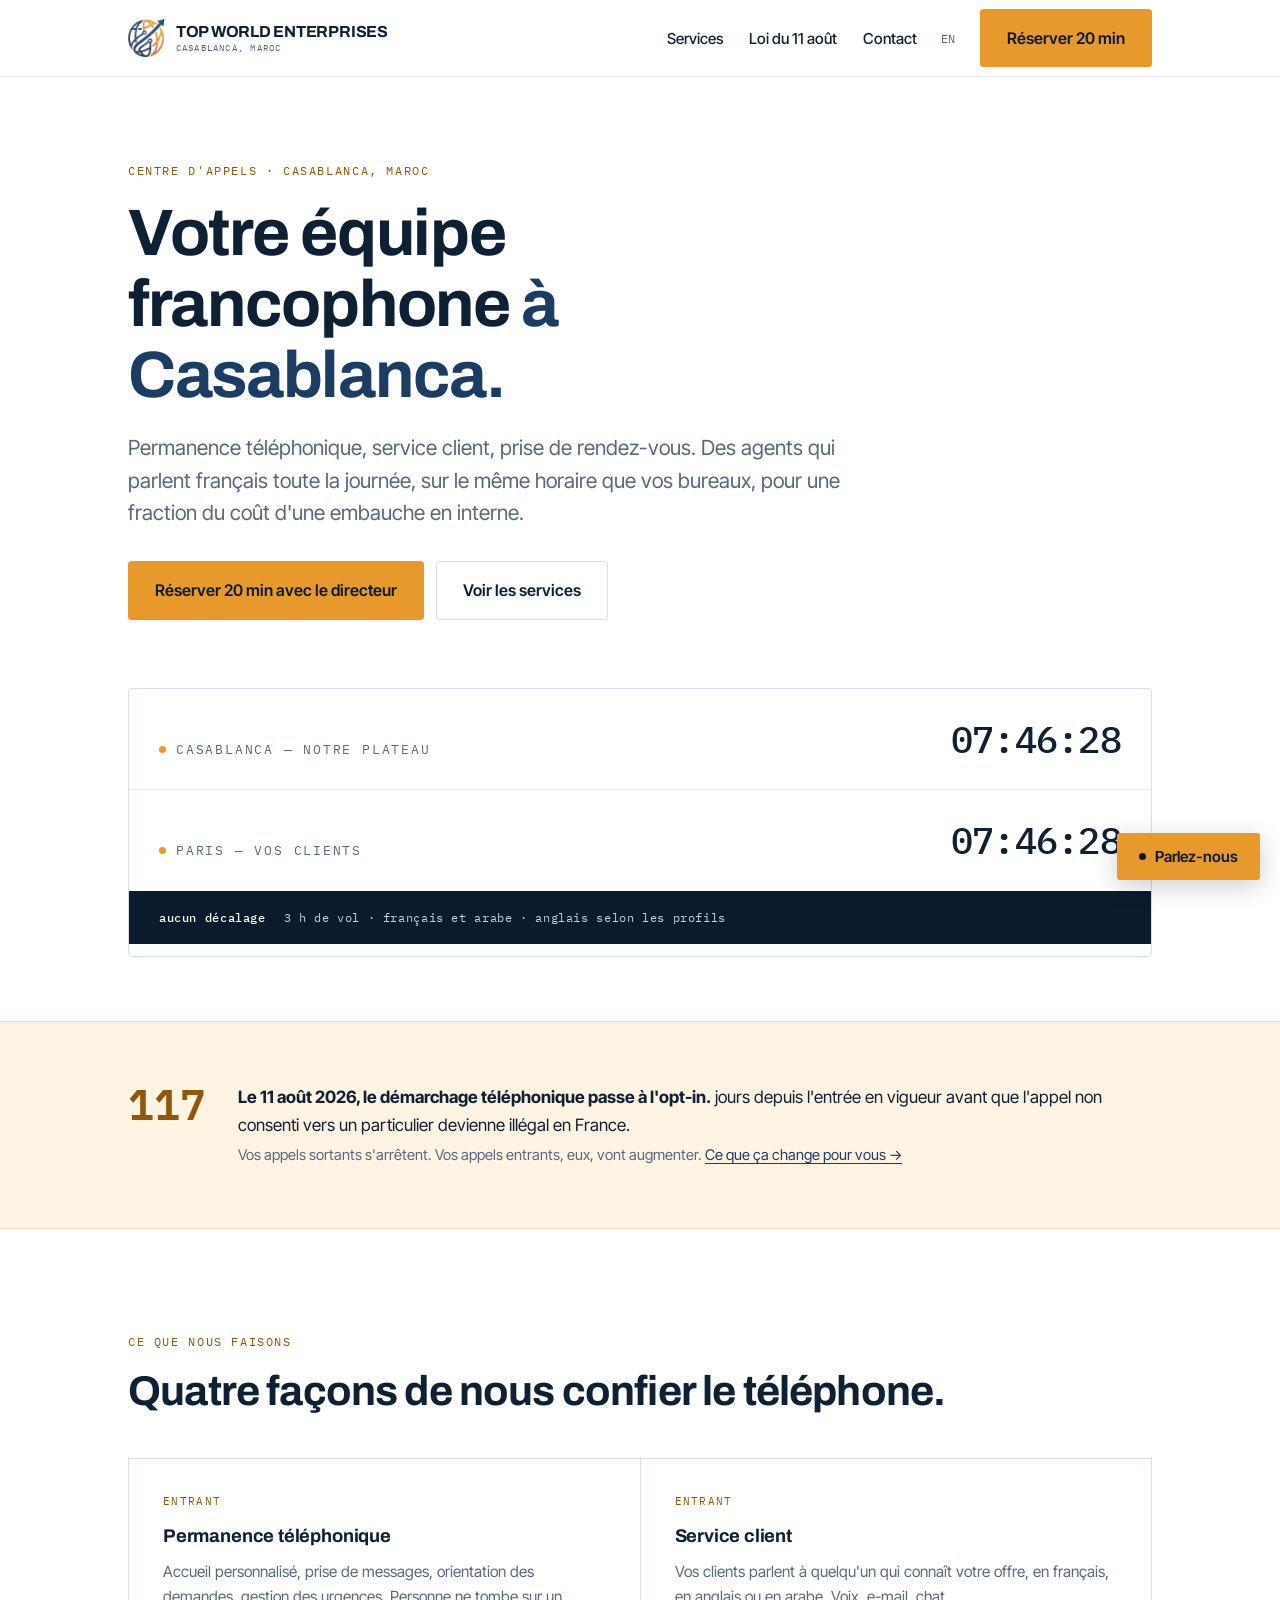
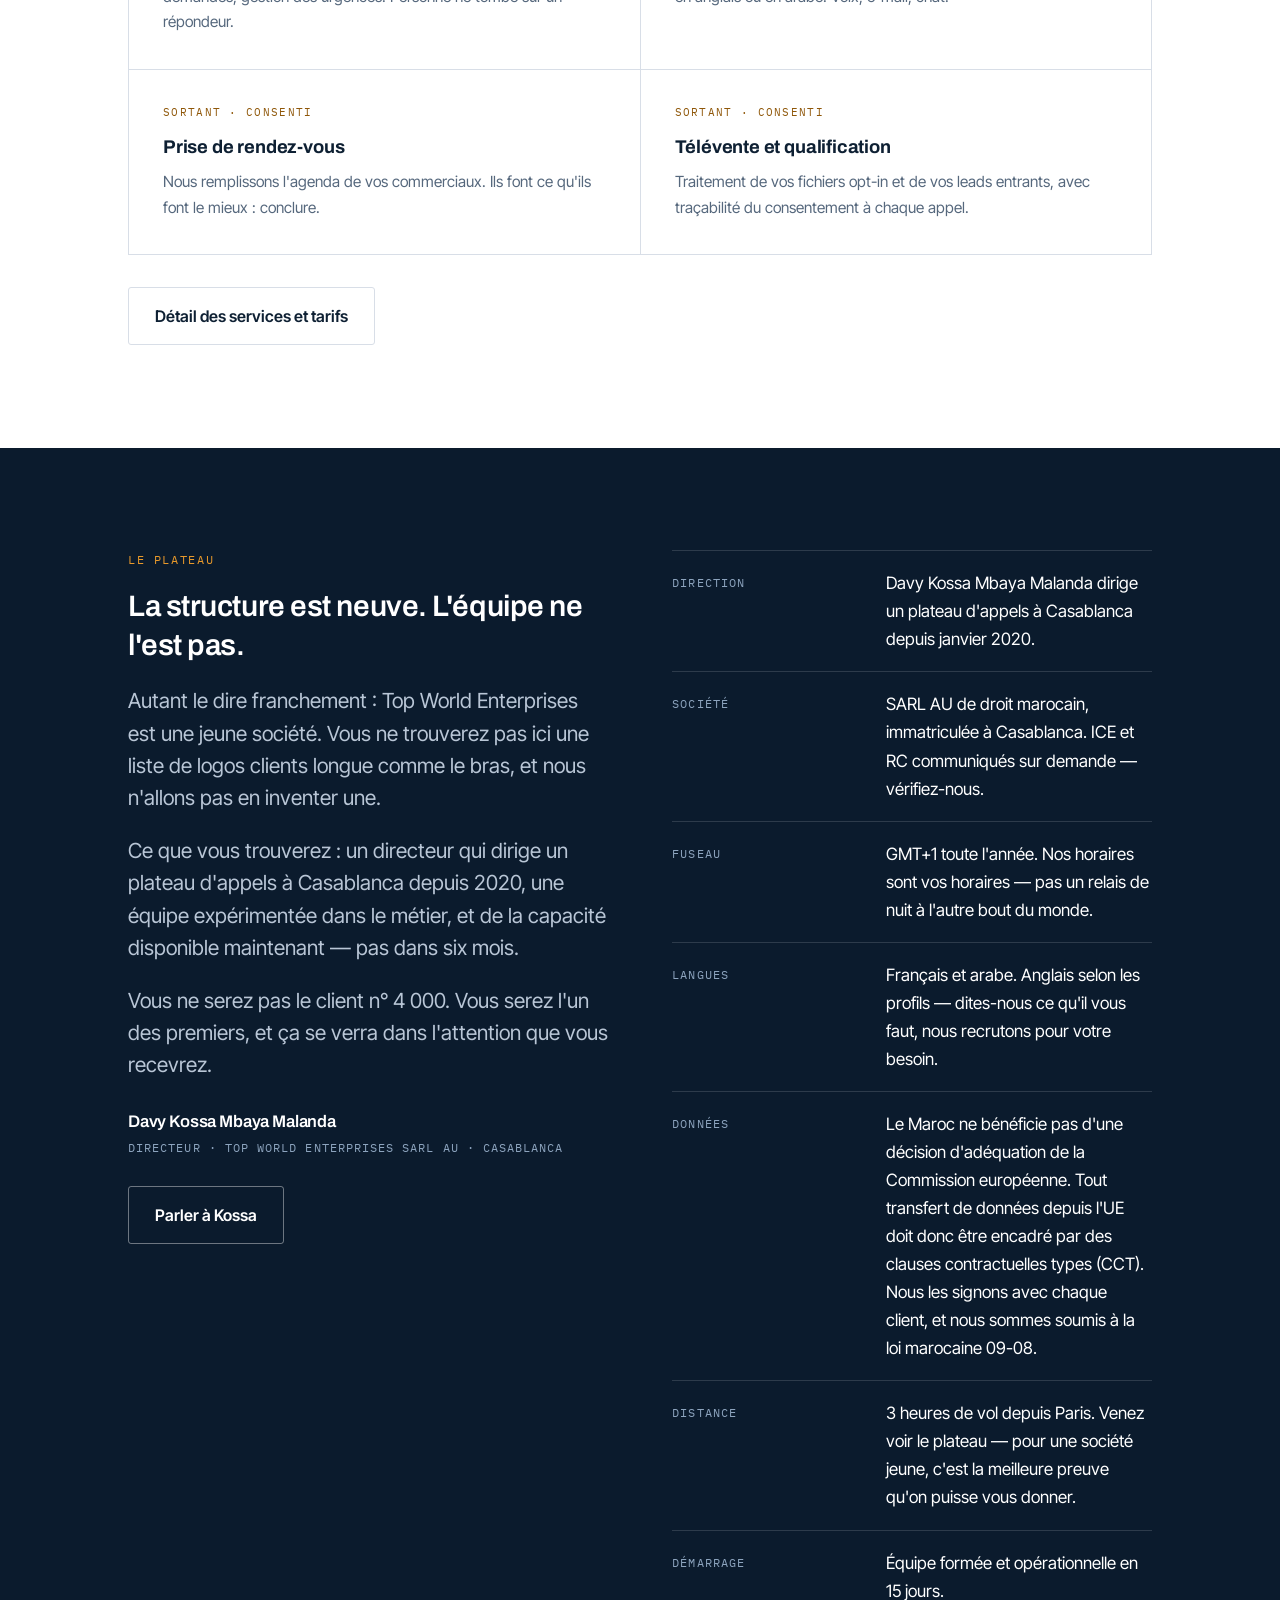
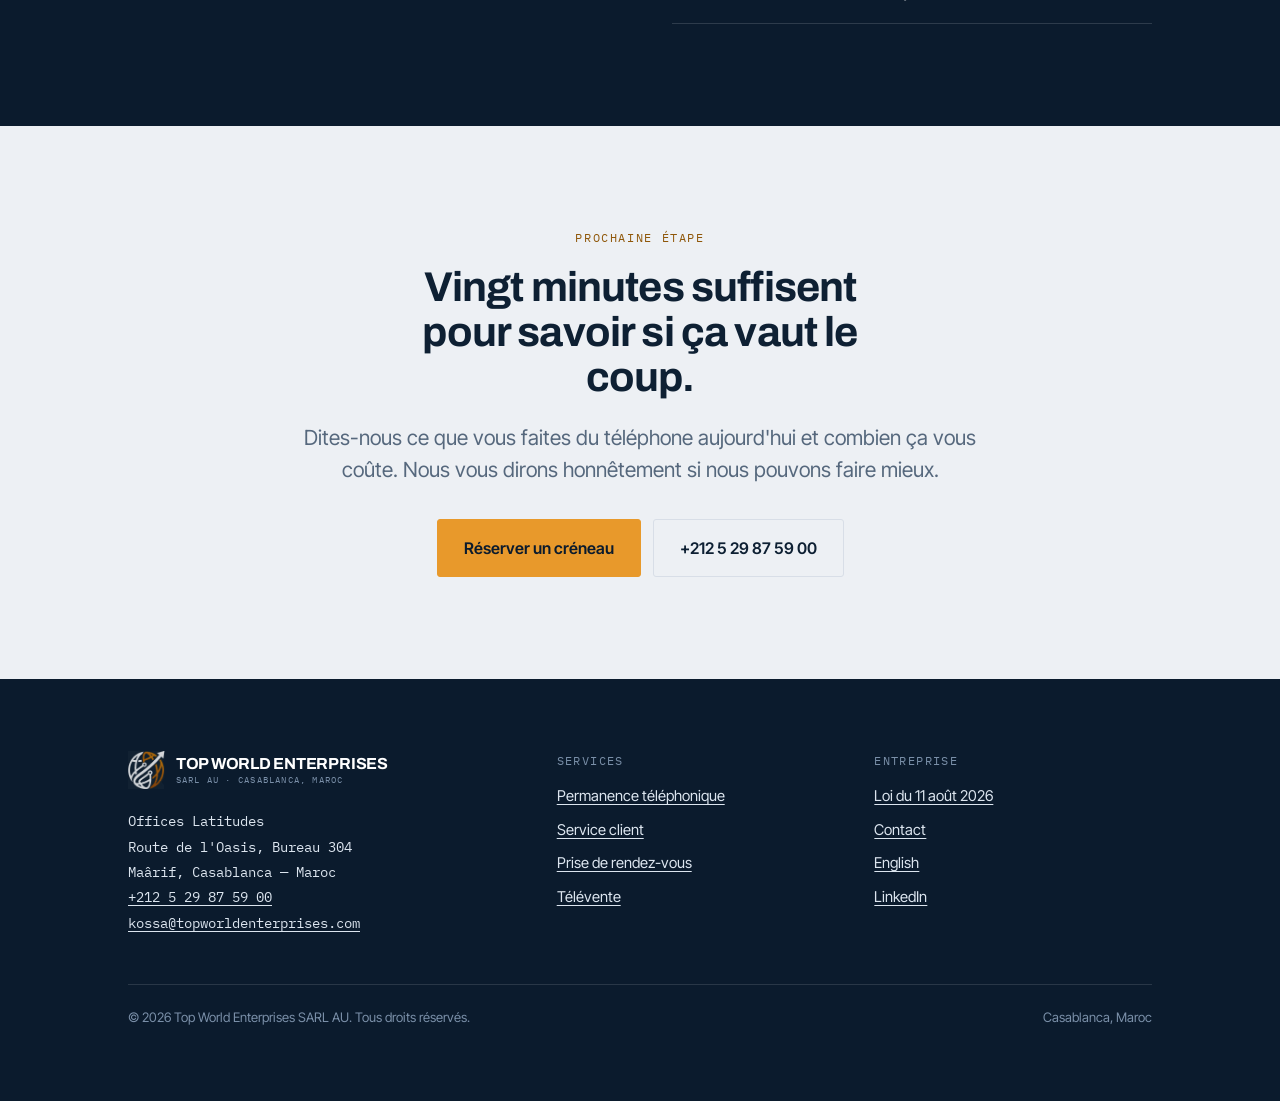
==== index.html @ 04cad6b2 "Add files via upload" ====
<!DOCTYPE html>
<html lang="fr">
<head>
<meta charset="utf-8">
<meta name="viewport" content="width=device-width, initial-scale=1">
<title>Centre d'appels francophone à Casablanca | Top World Enterprises</title>
<meta name="description" content="Centre d'appels et externalisation à Casablanca : permanence téléphonique, service client, prise de rendez-vous et télévente en français. Équipe opérationnelle en 15 jours. Conforme à la loi du 11 août 2026.">
<link rel="canonical" href="https://topworldenterprises.com/">
<link rel="alternate" hreflang="fr" href="https://topworldenterprises.com/">
<link rel="alternate" hreflang="en" href="https://topworldenterprises.com/en/">
<link rel="alternate" hreflang="x-default" href="https://topworldenterprises.com/">

<meta property="og:type" content="website">
<meta property="og:locale" content="fr_FR">
<meta property="og:site_name" content="Top World Enterprises">
<meta property="og:title" content="Votre équipe francophone à Casablanca">
<meta property="og:description" content="Permanence téléphonique, service client et prise de rendez-vous en français, depuis Casablanca. Opérationnelle en 15 jours.">
<meta property="og:url" content="https://topworldenterprises.com/">
<meta property="og:image" content="https://topworldenterprises.com/assets/img/og-image.jpg">
<meta name="twitter:card" content="summary">
<meta name="twitter:site" content="@topworldentrprz">

<link rel="icon" href="/assets/img/favicon.ico" sizes="any">
<link rel="apple-touch-icon" href="/assets/img/apple-touch-icon.png">
<link rel="preconnect" href="https://fonts.googleapis.com">
<link rel="preconnect" href="https://fonts.gstatic.com" crossorigin>
<link href="https://fonts.googleapis.com/css2?family=Archivo:wght@600;700&family=Inter+Tight:wght@400;500;600&family=IBM+Plex+Mono:wght@400;500;600&display=swap" rel="stylesheet">
<link rel="stylesheet" href="/assets/css/site.css">

<script type="application/ld+json">
{
  "@context": "https://schema.org",
  "@type": "LocalBusiness",
  "name": "Top World Enterprises SARL AU",
  "url": "https://topworldenterprises.com/",
  "image": "https://topworldenterprises.com/assets/img/og-image.jpg",
  "telephone": "+212529875900",
  "email": "kossa@topworldenterprises.com",
  "description": "Centre d'appels francophone et partenaire d'externalisation à Casablanca, Maroc.",
  "address": {
    "@type": "PostalAddress",
    "streetAddress": "Offices Latitudes, Route de l'Oasis, Bureau 304, Maârif",
    "addressLocality": "Casablanca",
    "addressRegion": "Casablanca-Settat",
    "addressCountry": "MA"
  },
  "areaServed": [
    { "@type": "Country", "name": "France" },
    { "@type": "Country", "name": "Belgique" },
    { "@type": "Country", "name": "Suisse" },
    { "@type": "Country", "name": "Maroc" }
  ],
  "knowsLanguage": ["fr", "ar"],
  "sameAs": [
    "https://www.linkedin.com/company/topworldenterprises",
    "https://www.facebook.com/TopWorldEnterprises/",
    "https://www.instagram.com/topworldenterprises",
    "https://www.x.com/topworldentrprz"
  ]
}
</script>
</head>
<body>
<a class="skip" href="#main">Aller au contenu</a>

<header class="nav">
  <div class="wrap nav__in">
    <a class="brand" href="/" aria-label="Top World Enterprises — accueil">
      <img class="brand__mark" src="/assets/img/mark.png" alt="" width="160" height="165">
      <span class="brand__text">
        <span class="brand__name">Top World Enterprises</span>
        <span class="brand__loc">Casablanca, Maroc</span>
      </span>
    </a>
    <nav aria-label="Principal">
      <ul class="nav__links">
        <li><a href="/services/">Services</a></li>
        <li><a href="/loi-11-aout-2026/">Loi du 11 août</a></li>
        <li><a href="/contact/">Contact</a></li>
      </ul>
    </nav>
    <a class="nav__lang" href="/en/">EN</a>
    <a class="btn btn--primary" href="/contact/">Réserver 20 min</a>
  </div>
</header>

<main id="main">

  <section class="wrap hero">
    <p class="eyebrow">Centre d'appels · Casablanca, Maroc</p>
    <h1>Votre équipe francophone <em>à Casablanca.</em></h1>
    <p class="lede">
      Permanence téléphonique, service client, prise de rendez-vous. Des agents
      qui parlent français toute la journée, sur le même horaire que vos bureaux,
      pour une fraction du coût d'une embauche en interne.
    </p>
    <div class="btn-row">
      <a class="btn btn--primary" href="/contact/">Réserver 20 min avec le directeur</a>
      <a class="btn btn--ghost" href="/services/">Voir les services</a>
    </div>

    <!-- Signature: the two clocks. Real times, real gap, computed live. -->
    <div class="clock">
      <div class="clock__row">
        <span class="clock__city"><span class="clock__dot clock__dot--live"></span>Casablanca — notre plateau</span>
        <span class="clock__time" id="clock-casa">--:--:--</span>
      </div>
      <div class="clock__row">
        <span class="clock__city"><span class="clock__dot"></span>Paris — vos clients</span>
        <span class="clock__time" id="clock-paris">--:--:--</span>
      </div>
      <p class="clock__foot">
        <b id="clock-gap">·</b>
        <span>3 h de vol · français et arabe · anglais selon les profils</span>
      </p>
    </div>
  </section>

  <section class="alert band band--tight">
    <div class="wrap alert__in">
      <p class="alert__count"><span id="loi-count">·</span></p>
      <div class="alert__body">
        <p><strong>Le 11 août 2026, le démarchage téléphonique passe à l'opt-in.</strong>
          <span id="loi-count-label">jours restants</span> avant que l'appel non consenti vers un particulier devienne illégal en France.</p>
        <p>Vos appels sortants s'arrêtent. Vos appels entrants, eux, vont augmenter. <a href="/loi-11-aout-2026/">Ce que ça change pour vous →</a></p>
      </div>
    </div>
  </section>

  <section class="band">
    <div class="wrap">
      <p class="eyebrow">Ce que nous faisons</p>
      <h2>Quatre façons de nous confier le téléphone.</h2>
      <div class="grid grid--2" style="margin-top:44px">
        <article class="card">
          <span class="card__tag">Entrant</span>
          <h3>Permanence téléphonique</h3>
          <p>Accueil personnalisé, prise de messages, orientation des demandes, gestion des urgences. Personne ne tombe sur un répondeur.</p>
        </article>
        <article class="card">
          <span class="card__tag">Entrant</span>
          <h3>Service client</h3>
          <p>Vos clients parlent à quelqu'un qui connaît votre offre, en français, en anglais ou en arabe. Voix, e-mail, chat.</p>
        </article>
        <article class="card">
          <span class="card__tag">Sortant · consenti</span>
          <h3>Prise de rendez-vous</h3>
          <p>Nous remplissons l'agenda de vos commerciaux. Ils font ce qu'ils font le mieux : conclure.</p>
        </article>
        <article class="card">
          <span class="card__tag">Sortant · consenti</span>
          <h3>Télévente et qualification</h3>
          <p>Traitement de vos fichiers opt-in et de vos leads entrants, avec traçabilité du consentement à chaque appel.</p>
        </article>
      </div>
      <div class="btn-row" style="margin-top:32px">
        <a class="btn btn--ghost" href="/services/">Détail des services et tarifs</a>
      </div>
    </div>
  </section>

  <section class="band band--navy">
    <div class="wrap director">
      <div>
        <p class="eyebrow eyebrow--pale">Le plateau</p>
        <p class="pull">La structure est neuve. L'équipe ne l'est pas.</p>
        <p class="lede">
          Autant le dire franchement : Top World Enterprises est une jeune société.
          Vous ne trouverez pas ici une liste de logos clients longue comme le bras,
          et nous n'allons pas en inventer une.
        </p>
        <p class="lede">
          Ce que vous trouverez : un directeur qui dirige un plateau d'appels à
          Casablanca depuis 2020, une équipe expérimentée dans le métier, et de la
          capacité disponible maintenant — pas dans six mois.
        </p>
        <p class="lede">
          Vous ne serez pas le client n° 4 000. Vous serez l'un des premiers, et
          ça se verra dans l'attention que vous recevrez.
        </p>
        <p class="sig">
          <span class="sig__name">Davy Kossa Mbaya Malanda</span>
          <span class="sig__role">Directeur · Top World Enterprises SARL AU · Casablanca</span>
        </p>
        <div class="btn-row" style="margin-top:28px">
          <a class="btn btn--onnavy" href="/contact/">Parler à Kossa</a>
        </div>
      </div>
      <ul class="facts">
        <li>
          <span class="facts__k">Direction</span>
          <span>Davy Kossa Mbaya Malanda dirige un plateau d'appels à Casablanca depuis janvier 2020.</span>
        </li>
        <li>
          <span class="facts__k">Société</span>
          <!-- TODO Ian : ICE et RC réels. Pour une société jeune, c'est la preuve
               la moins chère et la plus vérifiable qu'on existe vraiment. -->
          <span>SARL AU de droit marocain, immatriculée à Casablanca. ICE et RC communiqués sur demande — vérifiez-nous.</span>
        </li>
        <li>
          <span class="facts__k">Fuseau</span>
          <span>GMT+1 toute l'année. Nos horaires sont vos horaires — pas un relais de nuit à l'autre bout du monde.</span>
        </li>
        <li>
          <span class="facts__k">Langues</span>
          <span>Français et arabe. Anglais selon les profils — dites-nous ce qu'il vous faut, nous recrutons pour votre besoin.</span>
        </li>
        <li>
          <span class="facts__k">Données</span>
          <span>Le Maroc ne bénéficie pas d'une décision d'adéquation de la Commission européenne. Tout transfert de données depuis l'UE doit donc être encadré par des clauses contractuelles types (CCT). Nous les signons avec chaque client, et nous sommes soumis à la loi marocaine 09-08.</span>
        </li>
        <li>
          <span class="facts__k">Distance</span>
          <span>3 heures de vol depuis Paris. Venez voir le plateau — pour une société jeune, c'est la meilleure preuve qu'on puisse vous donner.</span>
        </li>
        <li>
          <span class="facts__k">Démarrage</span>
          <span>Équipe formée et opérationnelle en 15 jours.</span>
        </li>
      </ul>
    </div>
  </section>

  <section class="band band--mist">
    <div class="wrap" style="text-align:center">
      <p class="eyebrow">Prochaine étape</p>
      <h2 style="max-width:20ch;margin-inline:auto">Vingt minutes suffisent pour savoir si ça vaut le coup.</h2>
      <p class="lede" style="margin:22px auto 0">
        Dites-nous ce que vous faites du téléphone aujourd'hui et combien ça vous coûte.
        Nous vous dirons honnêtement si nous pouvons faire mieux.
      </p>
      <div class="btn-row" style="justify-content:center;margin-top:32px">
        <a class="btn btn--primary" href="/contact/">Réserver un créneau</a>
        <a class="btn btn--ghost" href="tel:+212529875900">+212 5 29 87 59 00</a>
      </div>
    </div>
  </section>

</main>

<footer class="foot">
  <div class="wrap">
    <div class="foot__grid">
      <div>
        <a class="brand brand--foot" href="/">
          <img class="brand__mark" src="/assets/img/mark-white.png" alt="" width="160" height="165">
          <span class="brand__text">
            <span class="brand__name">Top World Enterprises</span>
            <span class="brand__loc">SARL AU · Casablanca, Maroc</span>
          </span>
        </a>
        <address class="foot__mono">
          Offices Latitudes<br>
          Route de l'Oasis, Bureau 304<br>
          Maârif, Casablanca — Maroc<br>
          <a href="tel:+212529875900">+212 5 29 87 59 00</a><br>
          <a href="mailto:kossa@topworldenterprises.com">kossa@topworldenterprises.com</a>
        </address>
      </div>
      <div>
        <h4>Services</h4>
        <ul>
          <li><a href="/services/">Permanence téléphonique</a></li>
          <li><a href="/services/">Service client</a></li>
          <li><a href="/services/">Prise de rendez-vous</a></li>
          <li><a href="/services/">Télévente</a></li>
        </ul>
      </div>
      <div>
        <h4>Entreprise</h4>
        <ul>
          <li><a href="/loi-11-aout-2026/">Loi du 11 août 2026</a></li>
          <li><a href="/contact/">Contact</a></li>
          <li><a href="/en/">English</a></li>
          <li><a href="https://www.linkedin.com/company/topworldenterprises">LinkedIn</a></li>
        </ul>
      </div>
    </div>
    <!-- TODO Ian : dès que tu as l'ICE et le RC, décommente la ligne ci-dessous.
         Pour une société jeune vendant à des acheteurs français, un numéro
         d'immatriculation vérifiable vaut plus que n'importe quel argument. -->
    <!-- <p class="foot__mono" style="font-size:.78rem;color:#7A8FA8">ICE : 000000000000000 · RC : 000000 — Casablanca</p> -->
    <div class="foot__legal">
      <span>© 2026 Top World Enterprises SARL AU. Tous droits réservés.</span>
      <span>Casablanca, Maroc</span>
    </div>
  </div>
</footer>

<script src="/assets/js/site.js" defer></script>
<script src="/assets/js/qualifier.js" defer></script>
</body>
</html>
---- assets/css/site.css ----
/* Top World Enterprises — design tokens */
:root {
  --ink: #0E2033;
  --navy: #1C3D63;
  --navy-deep: #0B1B2D;
  --amber: #E8992B;
  --amber-deep: #8F5709;
  --amber-wash: #FDF3E2;
  --paper: #FFFFFF;
  --mist: #EDF0F4;
  --line: #D8DEE7;
  --line-soft: #E8ECF1;
  --muted: #56687D;
  --display: "Archivo", system-ui, sans-serif;
  --body: "Inter Tight", system-ui, sans-serif;
  --mono: "IBM Plex Mono", ui-monospace, monospace;
  --wrap: 1120px;
  --pad: clamp(20px, 5vw, 48px);
}

*, *::before, *::after { box-sizing: border-box; }

html { scroll-behavior: smooth; -webkit-text-size-adjust: 100%; }
@media (prefers-reduced-motion: reduce) {
  html { scroll-behavior: auto; }
  *, *::before, *::after { animation-duration: .01ms !important; transition-duration: .01ms !important; }
}

body {
  margin: 0;
  background: var(--paper);
  color: var(--ink);
  font-family: var(--body);
  font-size: 17px;
  line-height: 1.65;
  -webkit-font-smoothing: antialiased;
}

img { max-width: 100%; display: block; }

a { color: var(--navy); text-decoration-thickness: 1px; text-underline-offset: 3px; }

:focus-visible {
  outline: 2px solid var(--amber);
  outline-offset: 3px;
  border-radius: 2px;
}

.wrap { max-width: var(--wrap); margin-inline: auto; padding-inline: var(--pad); }

.skip {
  position: absolute; left: -9999px; top: 0; z-index: 100;
  background: var(--ink); color: #fff; padding: 12px 18px;
}
.skip:focus { left: 8px; top: 8px; }

/* ---------- type ---------- */
h1, h2, h3 { font-family: var(--display); font-weight: 700; letter-spacing: -.02em; line-height: 1.08; margin: 0; }
h1 { font-size: clamp(2.4rem, 6vw, 4.1rem); }
h2 { font-size: clamp(1.75rem, 3.4vw, 2.6rem); }
h3 { font-size: 1.15rem; letter-spacing: -.01em; line-height: 1.3; }
p { margin: 0 0 1em; }
.lede { font-size: clamp(1.05rem, 1.9vw, 1.3rem); color: var(--muted); line-height: 1.55; max-width: 60ch; }

.eyebrow {
  font-family: var(--mono);
  font-size: .72rem;
  letter-spacing: .14em;
  text-transform: uppercase;
  color: var(--amber-deep);
  margin: 0 0 18px;
}
.eyebrow--pale { color: var(--amber); }

/* ---------- buttons ---------- */
.btn {
  display: inline-flex; align-items: center; gap: 10px;
  font-family: var(--body); font-size: 1rem; font-weight: 600;
  padding: 15px 26px; border-radius: 3px; border: 1.5px solid transparent;
  text-decoration: none; cursor: pointer;
  transition: background .15s ease, color .15s ease, border-color .15s ease;
}
.btn--primary { background: var(--amber); color: var(--navy-deep); border-color: var(--amber); }
.btn--primary:hover { background: var(--amber-deep); border-color: var(--amber-deep); color: #fff; }
.btn--ghost { background: transparent; color: var(--ink); border-color: var(--line); }
.btn--ghost:hover { border-color: var(--ink); }
.btn--onnavy { background: transparent; color: #fff; border-color: rgba(255,255,255,.4); }
.btn--onnavy:hover { border-color: #fff; background: rgba(255,255,255,.08); }
.btn-row { display: flex; flex-wrap: wrap; gap: 12px; }

/* ---------- nav ---------- */
.nav {
  border-bottom: 1px solid var(--line-soft);
  position: sticky; top: 0; z-index: 50;
  background: rgba(255,255,255,.94);
  backdrop-filter: blur(8px);
}
.nav__in { display: flex; align-items: center; gap: 24px; min-height: 76px; }
.brand { display: flex; align-items: center; gap: 11px; text-decoration: none; margin-right: auto; }
.brand__mark { height: 38px; width: auto; flex: none; }
.brand__text { display: grid; gap: 2px; }
.brand__name {
  font-family: var(--display); font-weight: 700; font-size: 1rem;
  letter-spacing: -.015em; line-height: 1.05; color: var(--ink);
  text-transform: uppercase;
}
.brand__loc {
  font-family: var(--mono); font-size: .58rem; letter-spacing: .13em;
  text-transform: uppercase; color: var(--muted); line-height: 1;
}
.brand--foot { margin: 0 0 20px; }
.brand--foot .brand__name { color: #fff; }
.brand--foot .brand__loc { color: #7A8FA8; }
@media (max-width: 520px) {
  .brand__name { font-size: .82rem; }
  .brand__loc { display: none; }
  .brand__mark { height: 32px; }
}
.nav__links { display: flex; gap: 26px; list-style: none; margin: 0; padding: 0; }
.nav__links a { color: var(--ink); text-decoration: none; font-size: .95rem; font-weight: 500; }
.nav__links a:hover { color: var(--amber-deep); }
.nav__lang { font-family: var(--mono); font-size: .78rem; color: var(--muted); text-decoration: none; letter-spacing: .06em; }
@media (max-width: 860px) {
  .nav__links { display: none; }
  .nav__in { min-height: 64px; }
}

/* ---------- sections ---------- */
.band { padding-block: clamp(56px, 8vw, 104px); }
.band--mist { background: var(--mist); }
.band--navy { background: var(--navy-deep); color: #fff; }
.band--navy h2, .band--navy h3 { color: #fff; }
.band--navy .lede { color: #B9C6D6; }
.band--tight { padding-block: clamp(36px, 5vw, 60px); }

/* ---------- hero ---------- */
.hero { padding-top: clamp(48px, 7vw, 84px); padding-bottom: clamp(40px, 5vw, 64px); }
.hero h1 { max-width: 15ch; }
.hero h1 em { font-style: normal; color: var(--navy); }
.hero .lede { margin-top: 22px; }
.hero .btn-row { margin-top: 32px; }

/* ---------- signature: the shared clock ---------- */
.clock {
  margin-top: clamp(44px, 6vw, 68px);
  border: 1px solid var(--line);
  border-radius: 4px;
  background: var(--paper);
  overflow: hidden;
}
.clock__row {
  display: grid;
  grid-template-columns: 1fr auto;
  align-items: baseline;
  gap: 16px;
  padding: 20px clamp(18px, 3vw, 30px);
}
.clock__row + .clock__row { border-top: 1px solid var(--line-soft); }
.clock__city {
  font-family: var(--mono); font-size: .8rem; letter-spacing: .14em;
  text-transform: uppercase; color: var(--muted);
  display: flex; align-items: center; gap: 10px;
}
.clock__dot {
  width: 7px; height: 7px; border-radius: 50%;
  background: var(--amber); flex: none;
}
.clock__dot--live { animation: pulse 2.4s ease-in-out infinite; }
@keyframes pulse { 0%, 100% { opacity: 1; } 50% { opacity: .25; } }
.clock__time {
  font-family: var(--mono); font-weight: 500;
  font-size: clamp(1.6rem, 4vw, 2.3rem);
  letter-spacing: -.02em; color: var(--ink);
  font-variant-numeric: tabular-nums;
}
.clock__foot {
  background: var(--navy-deep); color: #C6D3E2;
  padding: 16px clamp(18px, 3vw, 30px);
  font-family: var(--mono); font-size: .78rem; letter-spacing: .05em;
  display: flex; flex-wrap: wrap; gap: 6px 18px; align-items: center;
}
.clock__foot b { color: #fff; font-weight: 500; }

/* ---------- alert band (loi) ---------- */
.alert { background: var(--amber-wash); border-block: 1px solid #F0DDBB; }
.alert__in { display: flex; flex-wrap: wrap; gap: 20px 32px; align-items: center; }
.alert__count {
  font-family: var(--mono); font-weight: 600;
  font-size: clamp(1.9rem, 4vw, 2.7rem); color: var(--amber-deep);
  line-height: 1; font-variant-numeric: tabular-nums; flex: none;
}
.alert__body { flex: 1 1 340px; }
.alert__body p { margin: 0; color: var(--ink); }
.alert__body p + p { margin-top: 4px; color: var(--muted); font-size: .92rem; }

/* ---------- cards ---------- */
.grid { display: grid; gap: 1px; background: var(--line); border: 1px solid var(--line); }
.grid--2 { grid-template-columns: repeat(2, 1fr); }
.grid--3 { grid-template-columns: repeat(3, 1fr); }
@media (max-width: 900px) { .grid--3 { grid-template-columns: repeat(2, 1fr); } }
@media (max-width: 620px) { .grid--2, .grid--3 { grid-template-columns: 1fr; } }

.card { background: var(--paper); padding: clamp(24px, 3vw, 34px); }
.card h3 { margin-bottom: 10px; }
.card p { margin: 0; color: var(--muted); font-size: .96rem; }
.card__tag {
  font-family: var(--mono); font-size: .68rem; letter-spacing: .12em;
  text-transform: uppercase; color: var(--amber-deep); display: block; margin-bottom: 14px;
}

/* ---------- fact list ---------- */
.facts { list-style: none; margin: 0; padding: 0; display: grid; gap: 0; }
.facts li {
  display: grid; grid-template-columns: 190px 1fr; gap: 24px;
  padding: 18px 0; border-top: 1px solid var(--line-soft);
}
.facts li:last-child { border-bottom: 1px solid var(--line-soft); }
.facts dt, .facts .facts__k {
  font-family: var(--mono); font-size: .74rem; letter-spacing: .1em;
  text-transform: uppercase; color: var(--muted); padding-top: 4px;
}
.band--navy .facts li { border-color: rgba(255,255,255,.14); }
.band--navy .facts__k { color: #8DA4BE; }
@media (max-width: 620px) { .facts li { grid-template-columns: 1fr; gap: 6px; } }

/* ---------- director ---------- */
.director { display: grid; grid-template-columns: 1fr 1fr; gap: clamp(32px, 5vw, 64px); align-items: start; }
@media (max-width: 860px) { .director { grid-template-columns: 1fr; } }
.pull {
  font-family: var(--display); font-weight: 600;
  font-size: clamp(1.3rem, 2.6vw, 1.85rem);
  line-height: 1.32; letter-spacing: -.015em; margin: 0 0 20px;
}

/* ---------- form ---------- */
.form { display: grid; gap: 18px; max-width: 560px; }
.field { display: grid; gap: 7px; }
.field label { font-family: var(--mono); font-size: .74rem; letter-spacing: .1em; text-transform: uppercase; color: var(--muted); }
.field input, .field select, .field textarea {
  font-family: var(--body); font-size: 1rem; color: var(--ink);
  padding: 13px 14px; border: 1.5px solid var(--line); border-radius: 3px;
  background: var(--paper); width: 100%;
}
.field input:focus, .field select:focus, .field textarea:focus { border-color: var(--navy); outline: none; }
.field textarea { min-height: 120px; resize: vertical; }
.hint { font-size: .85rem; color: var(--muted); margin: 0; }

/* ---------- footer ---------- */
.foot { background: var(--navy-deep); color: #A9BACD; padding-block: clamp(48px, 6vw, 72px); font-size: .93rem; }
.foot a { color: #DCE5EF; }
.foot__grid { display: grid; grid-template-columns: 1.4fr 1fr 1fr; gap: 40px; }
@media (max-width: 800px) { .foot__grid { grid-template-columns: 1fr 1fr; } }
@media (max-width: 520px) { .foot__grid { grid-template-columns: 1fr; } }
.foot h4 { font-family: var(--mono); font-size: .72rem; letter-spacing: .12em; text-transform: uppercase; color: #7A8FA8; margin: 0 0 14px; font-weight: 400; }
.foot ul { list-style: none; margin: 0; padding: 0; display: grid; gap: 9px; }
.foot__mono { font-family: var(--mono); font-size: .88rem; color: #DCE5EF; font-style: normal; line-height: 1.8; }
.foot__legal { margin-top: 48px; padding-top: 22px; border-top: 1px solid rgba(255,255,255,.12); font-size: .82rem; color: #7A8FA8; display: flex; flex-wrap: wrap; gap: 8px 24px; justify-content: space-between; }


/* ---------- director signature ---------- */
.sig { margin: 26px 0 0; display: grid; gap: 3px; }
.sig__name { font-family: var(--display); font-weight: 600; font-size: 1.05rem; letter-spacing: -.01em; color: #fff; }
.sig__role { font-family: var(--mono); font-size: .74rem; letter-spacing: .09em; text-transform: uppercase; color: #8DA4BE; }
.sig--light .sig__name { color: var(--ink); }
.sig--light .sig__role { color: var(--muted); }
.sig--light { margin-top: 0; margin-bottom: 14px; }

/* ---------- qualifier widget ---------- */
.qz { position: fixed; right: 20px; bottom: 20px; z-index: 60; display: flex; flex-direction: column; align-items: flex-end; gap: 12px; }
.qz__launch {
  display: inline-flex; align-items: center; gap: 9px;
  background: var(--amber); color: var(--navy-deep);
  border: none; border-radius: 3px; cursor: pointer;
  font-family: var(--body); font-size: .95rem; font-weight: 600;
  padding: 14px 22px; box-shadow: 0 6px 24px rgba(11,27,45,.22);
}
.qz__launch:hover { background: var(--amber-deep); color: #fff; }
.qz__dot { width: 7px; height: 7px; border-radius: 50%; background: var(--navy-deep); animation: pulse 2.4s ease-in-out infinite; }
.qz__launch:hover .qz__dot { background: #fff; }
.qz__box {
  width: min(370px, calc(100vw - 40px));
  background: var(--paper); border: 1px solid var(--line); border-radius: 4px;
  box-shadow: 0 18px 50px rgba(11,27,45,.26); overflow: hidden;
}
.qz__bar { background: var(--navy-deep); padding: 14px 16px; display: flex; align-items: center; justify-content: space-between; }
.qz__title { font-family: var(--mono); font-size: .7rem; letter-spacing: .12em; text-transform: uppercase; color: #C6D3E2; }
.qz__close { background: none; border: none; color: #C6D3E2; font-size: 1.4rem; line-height: 1; cursor: pointer; padding: 0 4px; }
.qz__close:hover { color: #fff; }
.qz__panel { padding: 20px 18px; max-height: min(66vh, 520px); overflow-y: auto; }
.qz__head { margin-bottom: 16px; }
.qz__step { font-family: var(--mono); font-size: .68rem; letter-spacing: .1em; color: var(--amber-deep); margin: 0 0 8px; }
.qz__q { font-family: var(--display); font-weight: 600; font-size: 1.08rem; letter-spacing: -.01em; line-height: 1.3; margin: 0 0 6px; }
.qz__body { font-size: .92rem; color: var(--muted); margin: 0 0 16px; }
.qz__opts { display: grid; gap: 7px; }
.qz__opt {
  text-align: left; background: var(--paper); border: 1.5px solid var(--line);
  border-radius: 3px; padding: 12px 14px; cursor: pointer;
  font-family: var(--body); font-size: .93rem; color: var(--ink);
}
.qz__opt:hover { border-color: var(--navy); background: var(--mist); }
.qz__back { background: none; border: none; color: var(--muted); font-family: var(--mono); font-size: .7rem; letter-spacing: .08em; cursor: pointer; margin-top: 14px; padding: 4px 0; }
.qz__back:hover { color: var(--ink); }
.qz__form { display: grid; gap: 10px; margin-top: 4px; }
.qz__input { font-family: var(--body); font-size: .95rem; padding: 12px 13px; border: 1.5px solid var(--line); border-radius: 3px; width: 100%; }
.qz__input:focus { border-color: var(--navy); outline: none; }
.qz__send { justify-content: center; }
.qz__err { font-size: .85rem; color: var(--amber-deep); margin: 4px 0 0; }
.qz__cal { width: 100%; height: 460px; border: 0; }
@media (max-width: 520px) {
  .qz { right: 12px; bottom: 12px; left: 12px; align-items: stretch; }
  .qz__launch { justify-content: center; }
}
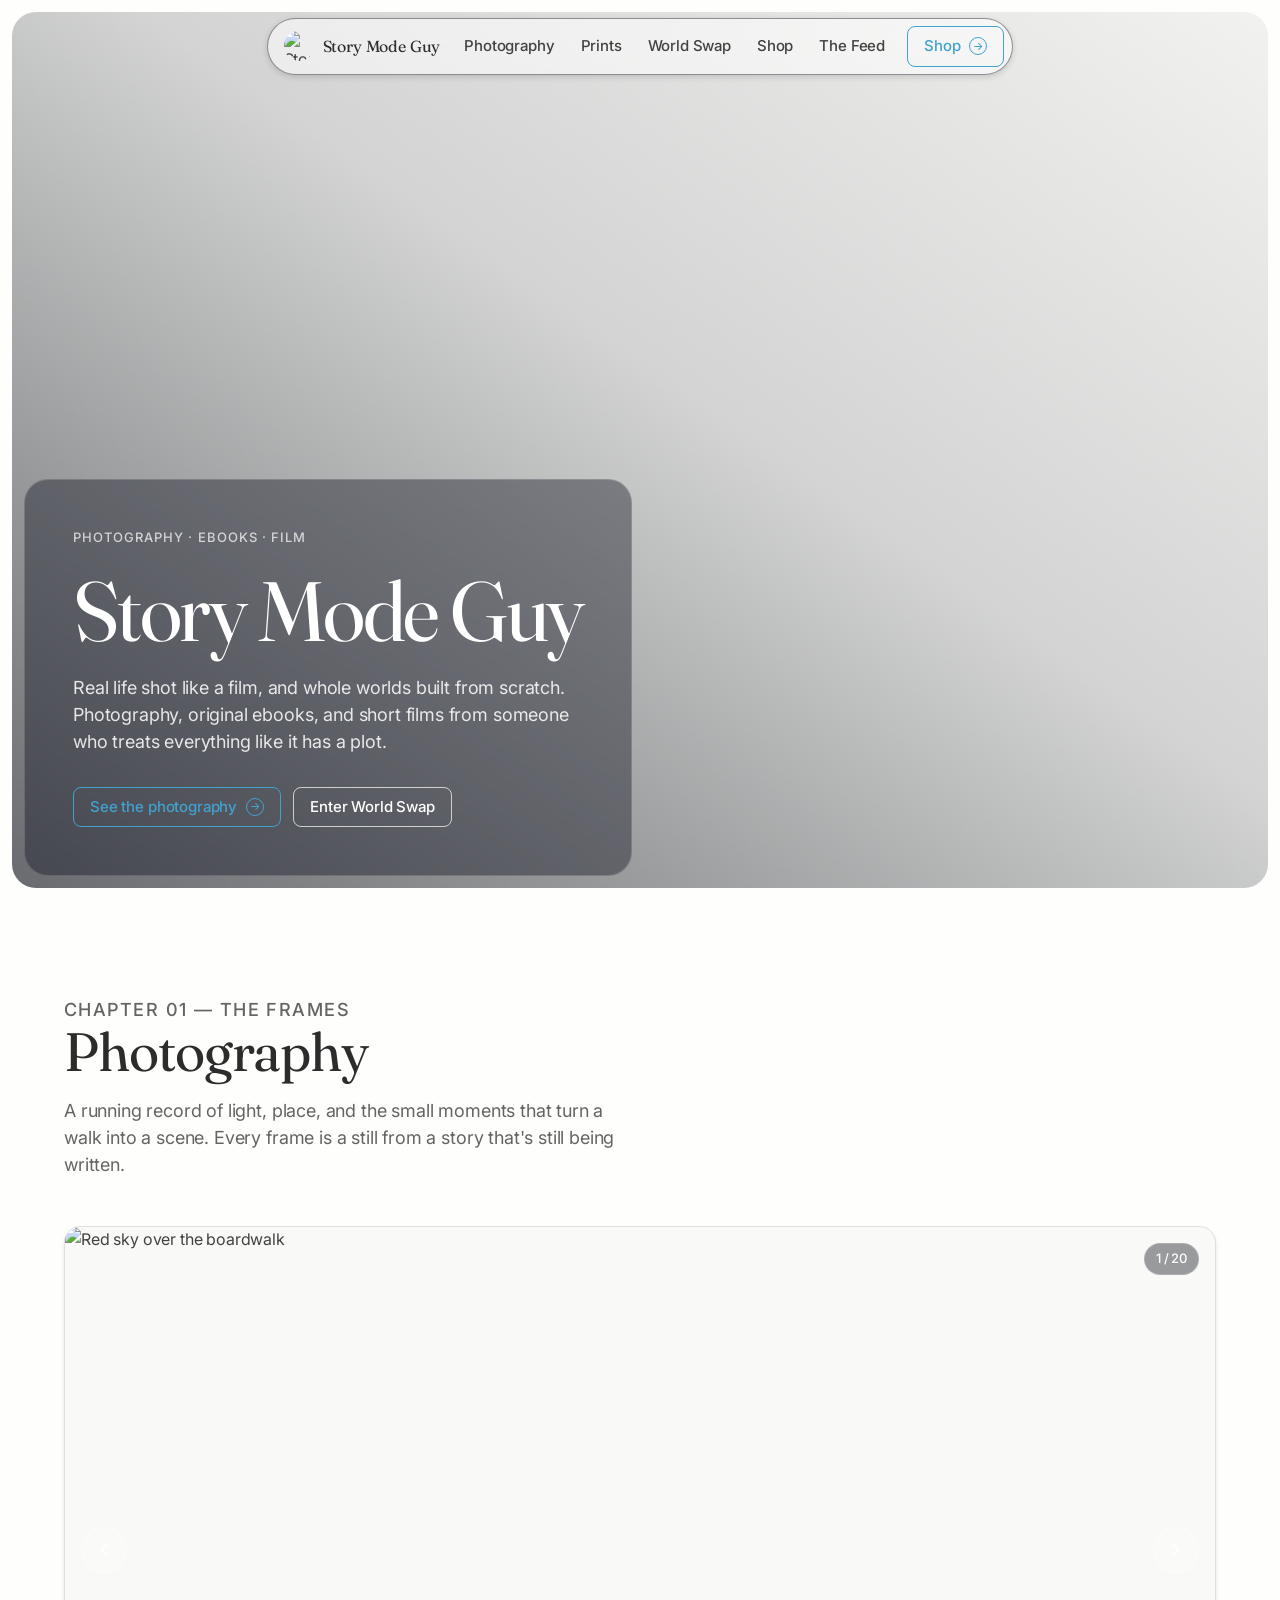
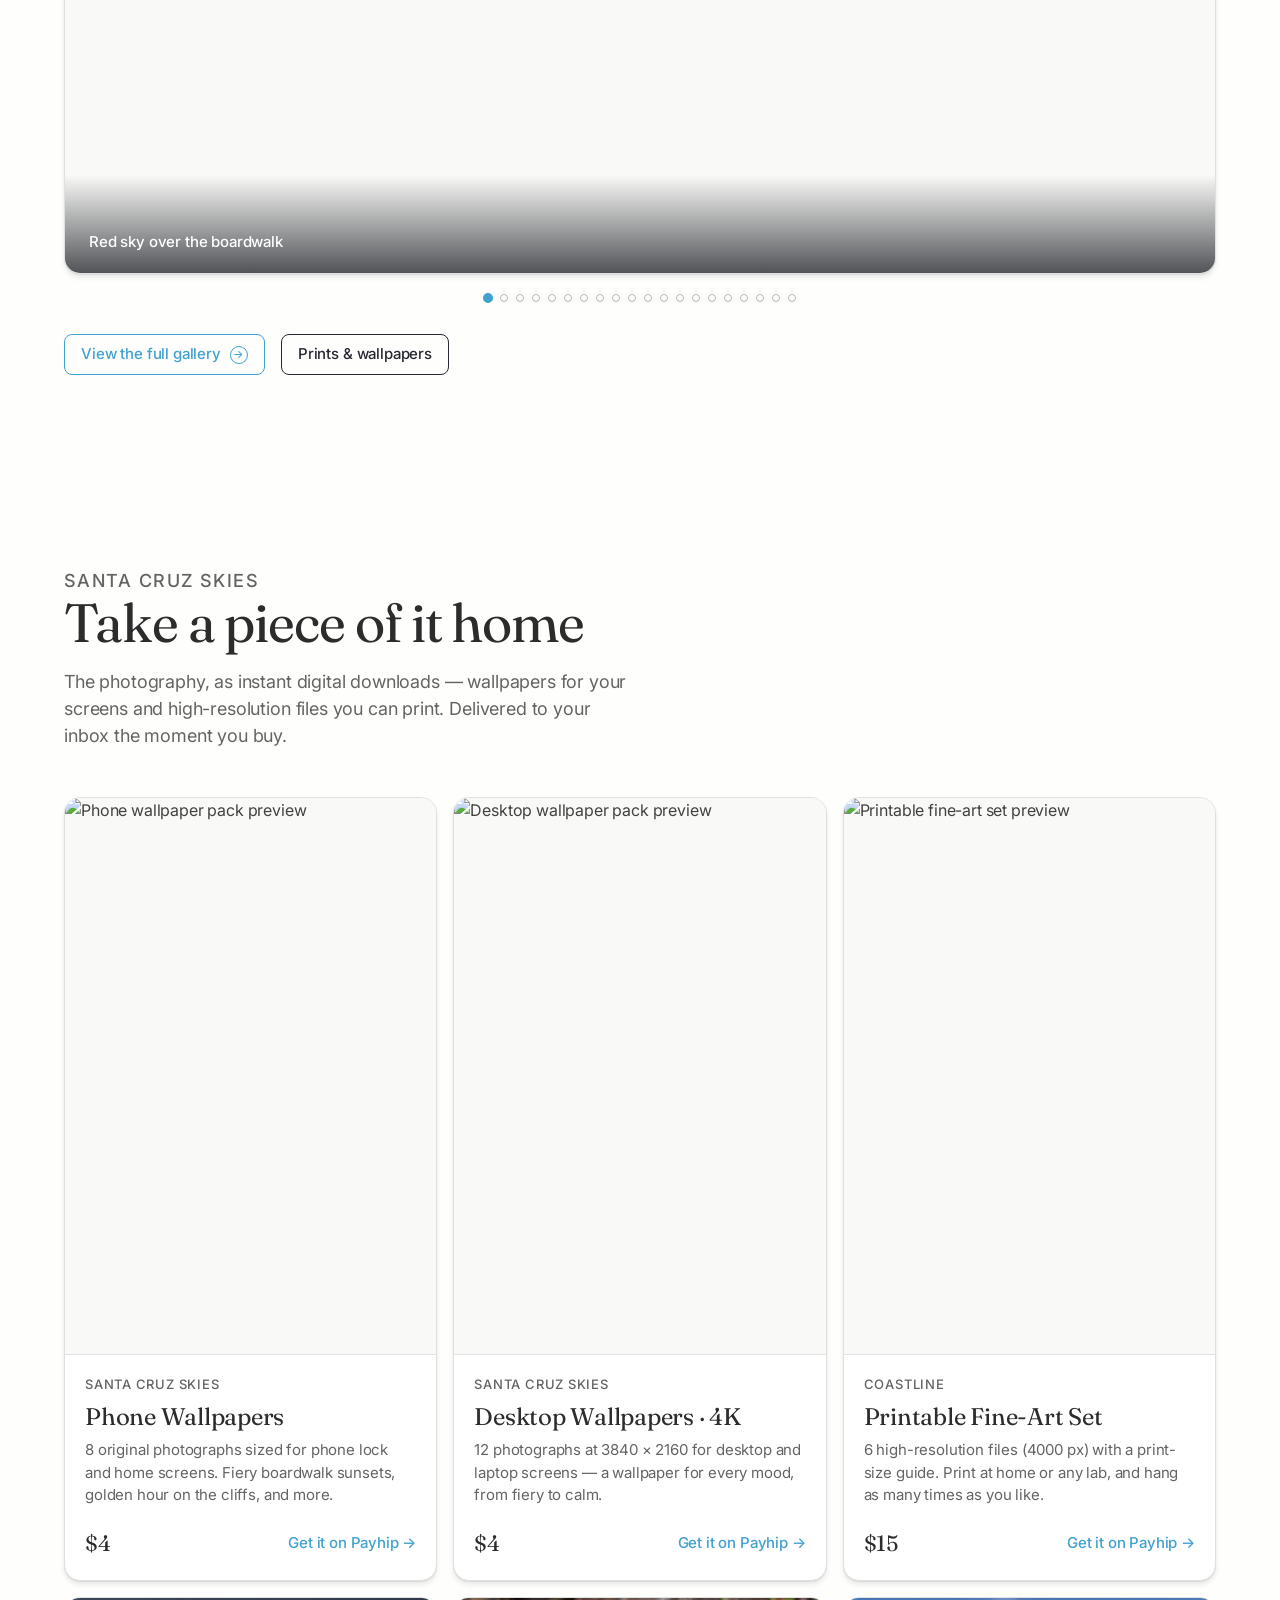
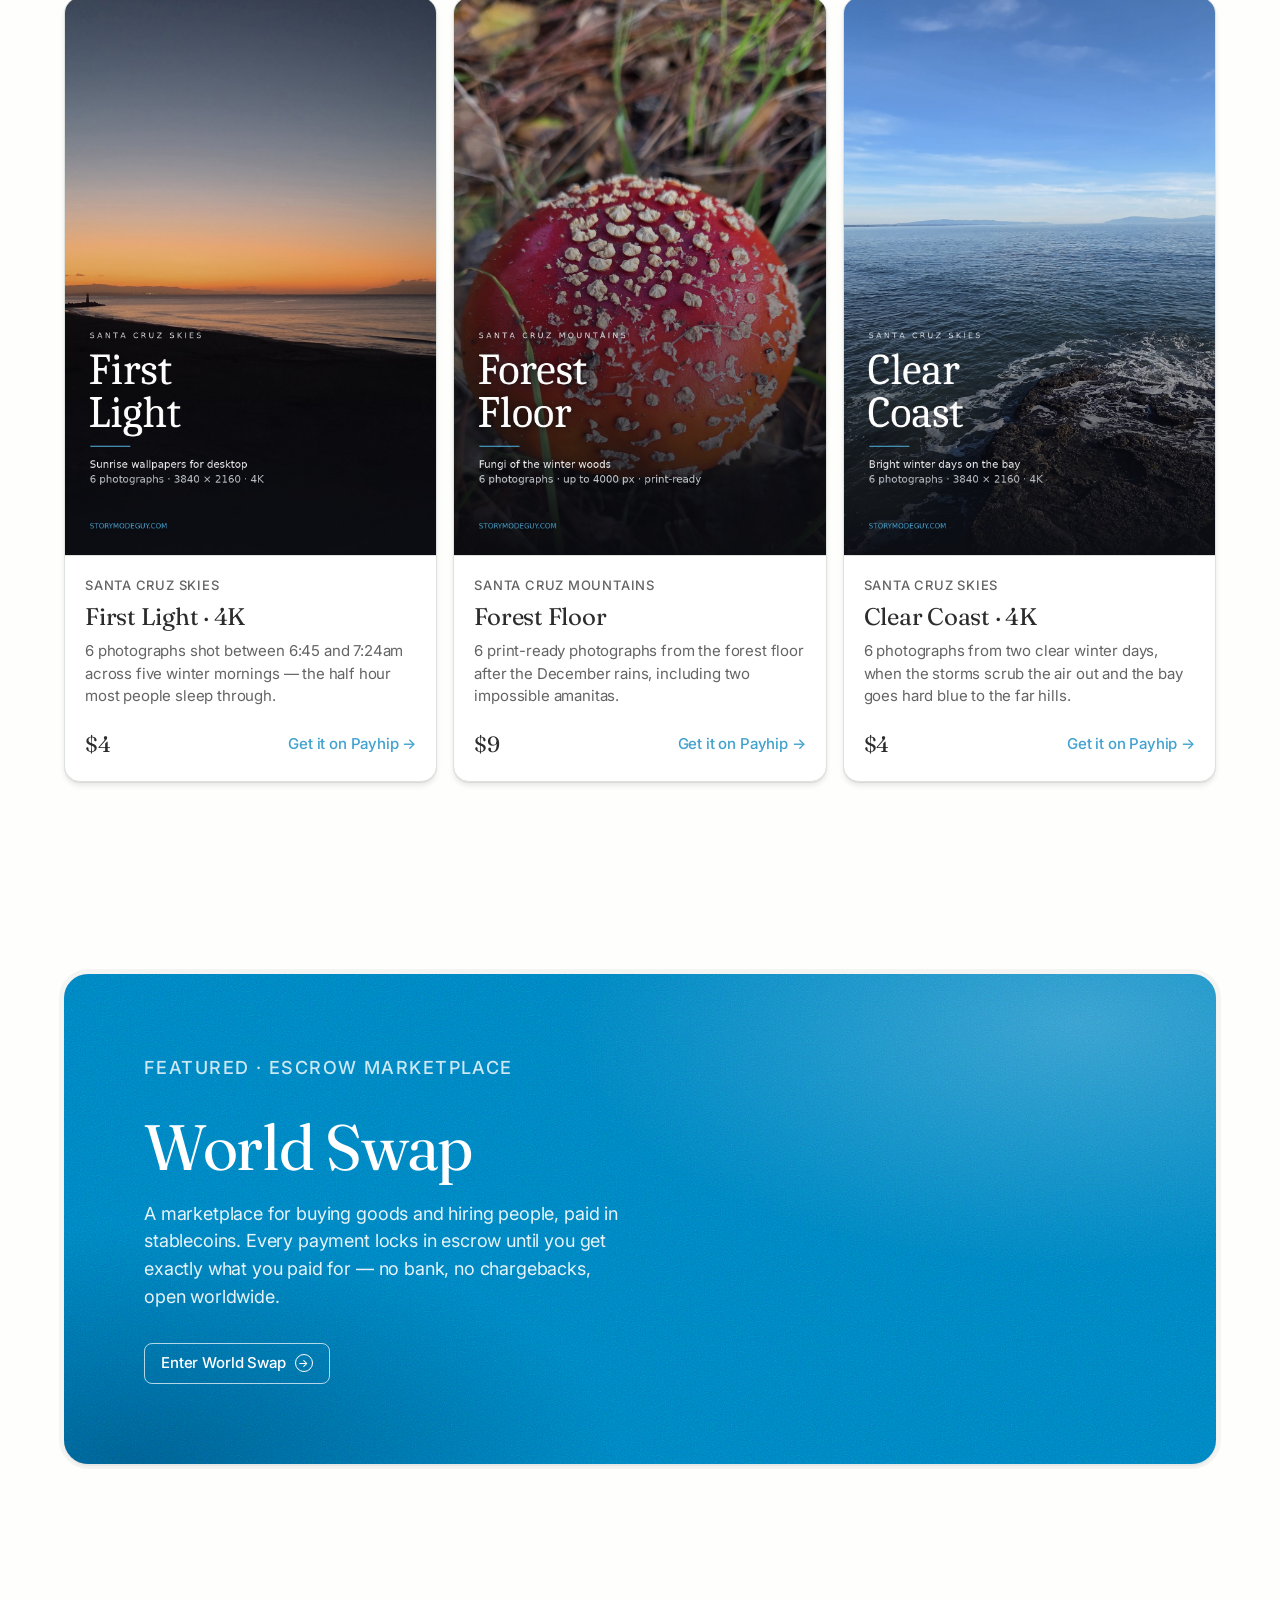
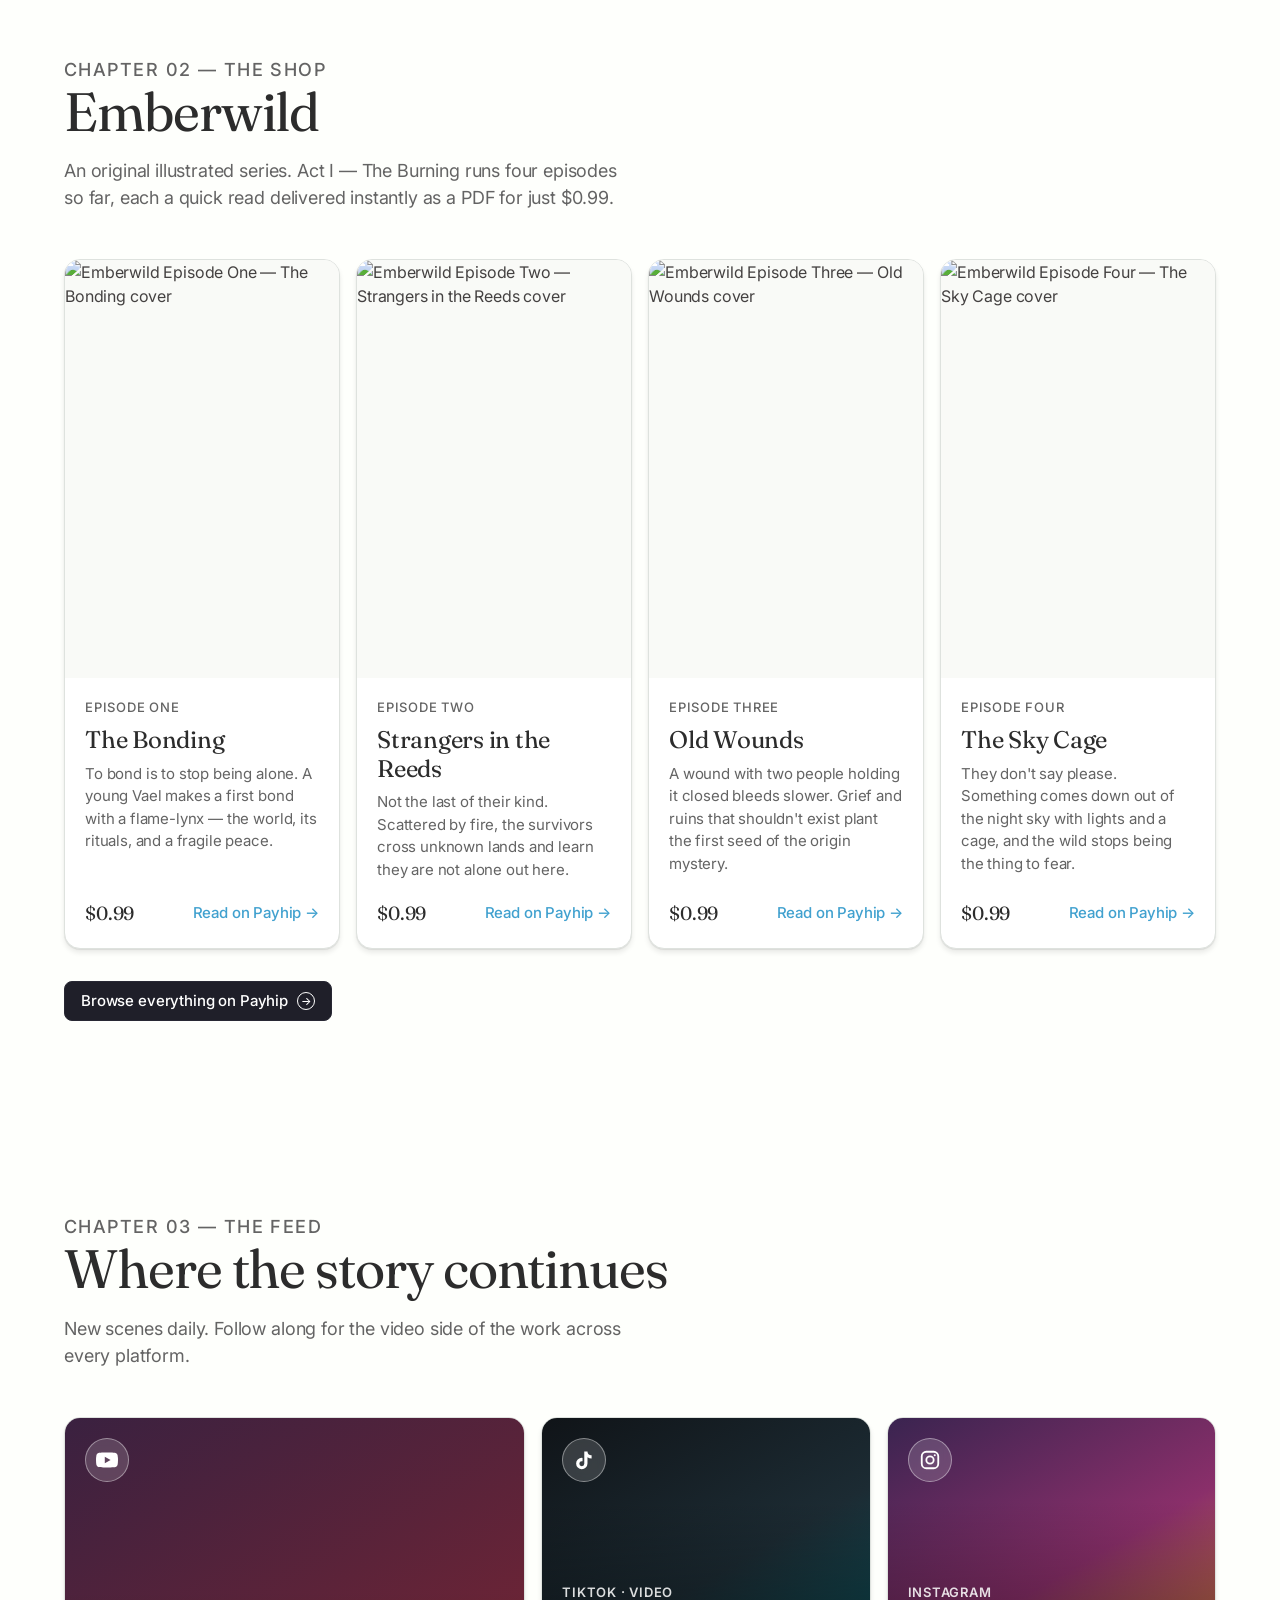
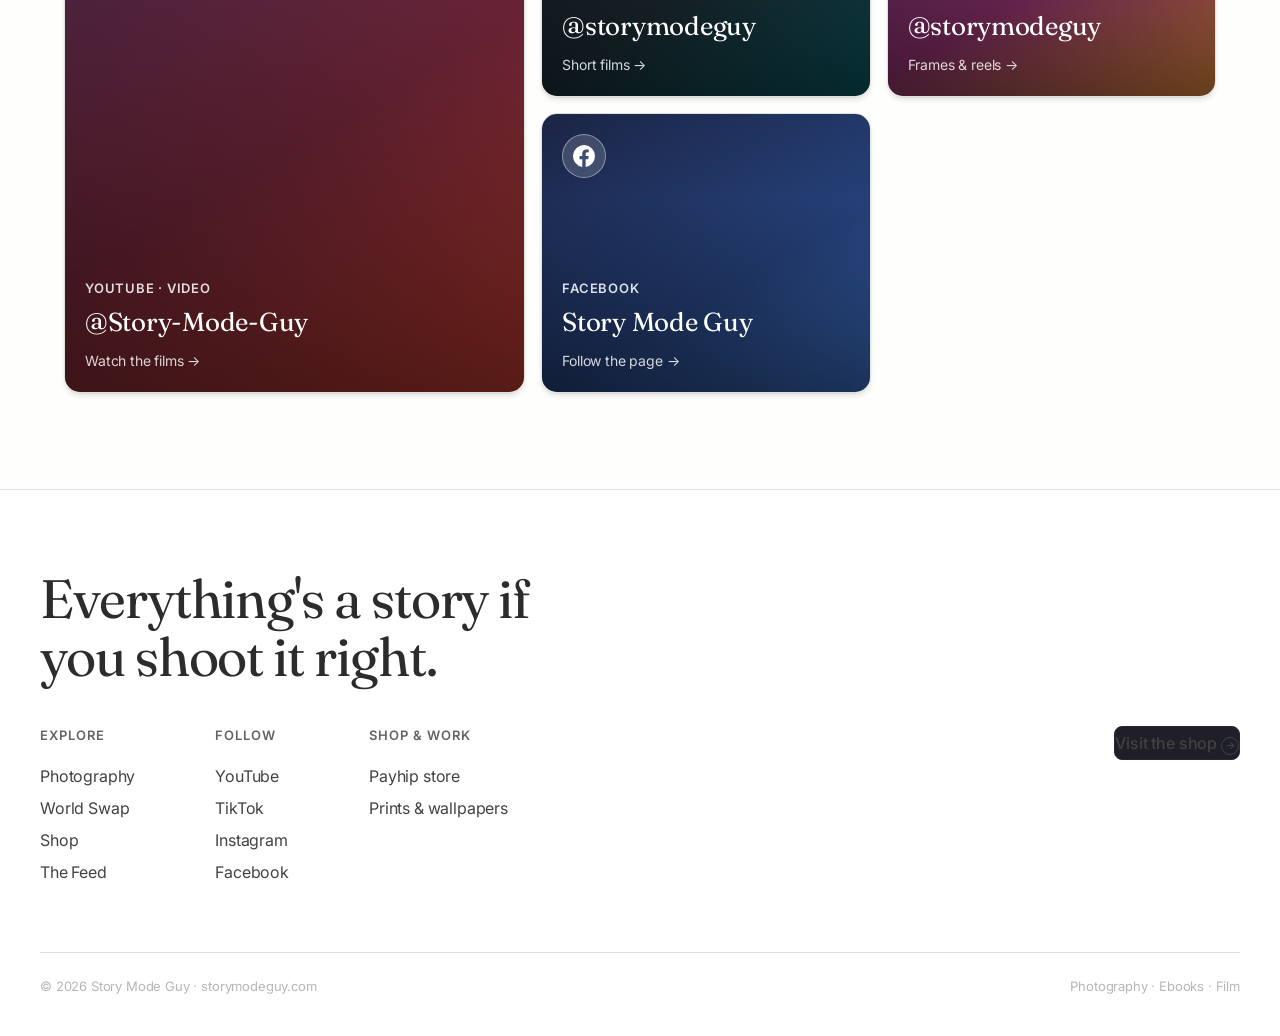
==== commit 12e8d935: "Add files via upload" ====
--- a/index.html
+++ b/index.html
@@ -1,293 +1,827 @@
 <!DOCTYPE html>
-<html lang="fr">
+<html lang="en">
 <head>
-<meta charset="utf-8">
-<meta name="viewport" content="width=device-width, initial-scale=1">
-<title>Centre d'appels francophone à Casablanca | Top World Enterprises</title>
-<meta name="description" content="Centre d'appels et externalisation à Casablanca : permanence téléphonique, service client, prise de rendez-vous et télévente en français. Équipe opérationnelle en 15 jours. Conforme à la loi du 11 août 2026.">
-<link rel="canonical" href="https://topworldenterprises.com/">
-<link rel="alternate" hreflang="fr" href="https://topworldenterprises.com/">
-<link rel="alternate" hreflang="en" href="https://topworldenterprises.com/en/">
-<link rel="alternate" hreflang="x-default" href="https://topworldenterprises.com/">
-
+<meta charset="UTF-8">
+<meta name="viewport" content="width=device-width, initial-scale=1.0">
+<title>Story Mode Guy — Photography, Ebooks & Film</title>
+<meta name="description" content="Photography, original ebooks, and short films from Story Mode Guy — someone who treats everything like it has a plot.">
+<link rel="canonical" href="https://storymodeguy.com/">
+<link rel="icon" type="image/png" href="smg-logo.png">
 <meta property="og:type" content="website">
-<meta property="og:locale" content="fr_FR">
-<meta property="og:site_name" content="Top World Enterprises">
-<meta property="og:title" content="Votre équipe francophone à Casablanca">
-<meta property="og:description" content="Permanence téléphonique, service client et prise de rendez-vous en français, depuis Casablanca. Opérationnelle en 15 jours.">
-<meta property="og:url" content="https://topworldenterprises.com/">
-<meta property="og:image" content="https://topworldenterprises.com/assets/img/og-image.jpg">
-<meta name="twitter:card" content="summary">
-<meta name="twitter:site" content="@topworldentrprz">
-
-<link rel="icon" href="/assets/img/favicon.ico" sizes="any">
-<link rel="apple-touch-icon" href="/assets/img/apple-touch-icon.png">
+<meta property="og:site_name" content="Story Mode Guy">
+<meta property="og:url" content="https://storymodeguy.com/">
+<meta property="og:title" content="Story Mode Guy — Photography, Ebooks & Film">
+<meta property="og:description" content="Photography, original fantasy ebooks, and short films.">
+<meta property="og:image" content="https://storymodeguy.com/og-image.jpg">
+<meta property="og:image:width" content="1200">
+<meta property="og:image:height" content="630">
+<meta name="twitter:card" content="summary_large_image">
+<meta name="twitter:title" content="Story Mode Guy — Photography, Ebooks & Film">
+<meta name="twitter:description" content="Photography, original fantasy ebooks, and short films.">
+<meta name="twitter:image" content="https://storymodeguy.com/og-image.jpg">
+
+<!-- ============================================================
+     FONTS
+     ppmondwest  → Fraunces  (display serif, weight 400)
+     af          → Inter     (utility sans)
+     ============================================================ -->
 <link rel="preconnect" href="https://fonts.googleapis.com">
 <link rel="preconnect" href="https://fonts.gstatic.com" crossorigin>
-<link href="https://fonts.googleapis.com/css2?family=Archivo:wght@600;700&family=Inter+Tight:wght@400;500;600&family=IBM+Plex+Mono:wght@400;500;600&display=swap" rel="stylesheet">
-<link rel="stylesheet" href="/assets/css/site.css">
-
-<script type="application/ld+json">
-{
-  "@context": "https://schema.org",
-  "@type": "LocalBusiness",
-  "name": "Top World Enterprises SARL AU",
-  "url": "https://topworldenterprises.com/",
-  "image": "https://topworldenterprises.com/assets/img/og-image.jpg",
-  "telephone": "+212529875900",
-  "email": "kossa@topworldenterprises.com",
-  "description": "Centre d'appels francophone et partenaire d'externalisation à Casablanca, Maroc.",
-  "address": {
-    "@type": "PostalAddress",
-    "streetAddress": "Offices Latitudes, Route de l'Oasis, Bureau 304, Maârif",
-    "addressLocality": "Casablanca",
-    "addressRegion": "Casablanca-Settat",
-    "addressCountry": "MA"
-  },
-  "areaServed": [
-    { "@type": "Country", "name": "France" },
-    { "@type": "Country", "name": "Belgique" },
-    { "@type": "Country", "name": "Suisse" },
-    { "@type": "Country", "name": "Maroc" }
-  ],
-  "knowsLanguage": ["fr", "ar"],
-  "sameAs": [
-    "https://www.linkedin.com/company/topworldenterprises",
-    "https://www.facebook.com/TopWorldEnterprises/",
-    "https://www.instagram.com/topworldenterprises",
-    "https://www.x.com/topworldentrprz"
-  ]
-}
-</script>
+<link href="https://fonts.googleapis.com/css2?family=Fraunces:opsz,wght@9..144,400;9..144,500&family=Inter:wght@400;500;600&display=swap" rel="stylesheet">
+
+<style>
+:root{
+  /* ---- Colors (from style reference) ---- */
+  --parchment:#fefffc;
+  --paper:#ffffff;
+  --linen:#f9faf7;
+  --ink-black:#171717;
+  --graphite:#2c2c2c;
+  --charcoal:#444141;
+  --ash:#646464;
+  --fog:#b4b8b4;
+  --mist:#dee2de;
+  --twilight:#282834;
+  --dusk:#1f1f29;
+  --signal-blue:#41a1cf;
+  --cerulean:#0081c0;
+
+  /* ---- Type ---- */
+  --serif:'Fraunces', Georgia, 'Times New Roman', serif;
+  --sans:'Inter', ui-sans-serif, system-ui, -apple-system, "Segoe UI", Roboto, sans-serif;
+
+  /* ---- Radii ---- */
+  --r-btn:8px;
+  --r-card:12px;
+  --r-card-lg:16px;
+  --r-surface:24px;
+  --r-pill:50px;
+
+  /* ---- Shadows (used very sparingly) ---- */
+  --sh-nav:rgba(0,0,0,0.15) 0px 2px 6px 0px;
+  --sh-card:rgba(0,0,0,0.08) 0px 1px 1px 0px, rgba(0,0,0,0.08) 0px 4px 5px 0px;
+  --sh-soft:rgba(0,0,0,0.05) 0px 1px 8px 0px;
+}
+
+*{box-sizing:border-box;}
+html{scroll-behavior:smooth;}
+@media (prefers-reduced-motion:reduce){html{scroll-behavior:auto;}}
+
+body{
+  margin:0;
+  background:var(--parchment);
+  color:var(--charcoal);
+  font-family:var(--sans);
+  font-size:16px;
+  line-height:1.5;
+  letter-spacing:-0.01em;
+  -webkit-font-smoothing:antialiased;
+  text-rendering:optimizeLegibility;
+}
+
+h1,h2,h3{
+  font-family:var(--serif);
+  font-weight:400;
+  color:var(--graphite);
+  font-feature-settings:"liga" 0;
+  margin:0;
+}
+
+a{color:inherit;text-decoration:none;}
+img{display:block;max-width:100%;}
+
+/* ---- Shared eyebrow / caption ---- */
+.eyebrow{
+  font-family:var(--sans);
+  font-size:13px;
+  font-weight:500;
+  letter-spacing:0.08em;
+  text-transform:uppercase;
+  color:var(--ash);
+  margin:0 0 var(--space,20px) 0;
+}
+
+/* ---- Buttons ---- */
+.btn{
+  display:inline-flex;
+  align-items:center;
+  gap:9px;
+  font-family:var(--sans);
+  font-size:15px;
+  font-weight:500;
+  letter-spacing:-0.01em;
+  border-radius:var(--r-btn);
+  padding:8px 16px;
+  border:1px solid transparent;
+  cursor:pointer;
+  transition:background-color .18s ease, color .18s ease, border-color .18s ease, transform .18s ease;
+}
+.btn .arrow{
+  display:inline-flex;align-items:center;justify-content:center;
+  width:18px;height:18px;border-radius:50%;
+  border:1px solid currentColor;font-size:11px;line-height:1;
+}
+.btn-primary{ color:var(--signal-blue); border-color:var(--signal-blue); background:transparent; }
+.btn-primary:hover{ background:rgba(65,161,207,0.08); }
+.btn-secondary{ color:var(--twilight); border-color:var(--twilight); background:transparent; }
+.btn-secondary:hover{ background:rgba(40,40,52,0.05); }
+.btn-filled{ color:#fff; background:var(--dusk); border-color:var(--twilight); }
+.btn-filled:hover{ transform:translateY(-1px); }
+.btn-onblue{ color:#fff; border-color:rgba(255,255,255,0.7); background:transparent; }
+.btn-onblue:hover{ background:rgba(255,255,255,0.14); }
+
+a:focus-visible,.btn:focus-visible{ outline:2px solid var(--signal-blue); outline-offset:3px; border-radius:var(--r-btn); }
+
+/* ============================================================
+   NAVIGATION — frosted pill, top center
+   ============================================================ */
+.nav-wrap{ position:fixed; top:18px; left:0; right:0; z-index:50; display:flex; justify-content:center; padding:0 16px; pointer-events:none; }
+.nav{
+  pointer-events:auto;
+  display:flex; align-items:center; gap:6px;
+  background:rgba(255,255,255,0.55);
+  backdrop-filter:blur(14px); -webkit-backdrop-filter:blur(14px);
+  border:1px solid rgba(40,40,52,0.5);
+  border-radius:var(--r-pill);
+  padding:7px 8px 7px 16px;
+  box-shadow:var(--sh-nav);
+  max-width:100%;
+}
+.brand{ display:flex; align-items:center; gap:9px; margin-right:6px; }
+.brand .brand-logo{ width:30px; height:30px; border-radius:50%; display:block; }
+.brand .glyph{ color:var(--twilight); }
+.brand .brand-name{ font-family:var(--serif); font-size:16px; color:var(--graphite); white-space:nowrap; letter-spacing:-0.01em; }
+.nav-links{ display:flex; align-items:center; gap:2px; }
+.nav-links a{
+  font-size:15px; font-weight:500; color:var(--charcoal);
+  padding:7px 12px; border-radius:var(--r-pill); white-space:nowrap;
+  transition:background-color .16s ease, color .16s ease;
+}
+.nav-links a:hover{ background:rgba(40,40,52,0.06); color:var(--graphite); }
+.nav-cta{ margin-left:4px; }
+.nav-toggle{ display:none; }
+
+@media (max-width:860px){
+  .nav-links{ display:none; }
+  .brand{ margin-right:0; }
+  .nav{ padding:8px 10px 8px 16px; }
+}
+
+/* ============================================================
+   LAYOUT
+   ============================================================ */
+.wrap{ max-width:1200px; margin:0 auto; padding:0 24px; }
+.chapter{ padding:96px 0; }
+@media (max-width:720px){ .chapter{ padding:64px 0; } }
+
+/* ============================================================
+   HERO — full-bleed atmospheric, frosted overlay card
+   ============================================================ */
+.hero{
+  position:relative;
+  min-height:100vh;
+  display:flex; align-items:flex-end;
+  padding:24px;
+  overflow:hidden;
+}
+.hero-art{
+  position:absolute; inset:12px;
+  border-radius:var(--r-surface);
+  /* Boardwalk sunset photo, with a soft dark wash at bottom-left for card legibility */
+  background-image:
+    linear-gradient(to top right, rgba(10,12,20,0.62) 0%, rgba(10,12,20,0.18) 55%, rgba(10,12,20,0.05) 100%),
+    url('hero.jpg');
+  background-size:cover, cover;
+  background-position:center, center;
+  overflow:hidden;
+}
+.hero-art::after{ /* grain */
+  content:""; position:absolute; inset:0; opacity:0.14; mix-blend-mode:overlay;
+  background-image:url("data:image/svg+xml,%3Csvg xmlns='http://www.w3.org/2000/svg' width='140' height='140'%3E%3Cfilter id='n'%3E%3CfeTurbulence type='fractalNoise' baseFrequency='0.85' numOctaves='2'/%3E%3C/filter%3E%3Crect width='100%25' height='100%25' filter='url(%23n)' opacity='0.55'/%3E%3C/svg%3E");
+}
+.hero-card{
+  position:relative;
+  max-width:620px;
+  background:rgba(20,22,36,0.42);
+  backdrop-filter:blur(10px); -webkit-backdrop-filter:blur(10px);
+  border:1px solid rgba(255,255,255,0.16);
+  border-radius:var(--r-surface);
+  padding:48px;
+  color:#fff;
+}
+.hero-card .eyebrow{ color:rgba(255,255,255,0.72); }
+.hero-card h1{
+  color:#fff;
+  font-size:clamp(48px, 8vw, 84px);
+  line-height:1.02;
+  letter-spacing:-0.03em;
+  margin:0 0 20px 0;
+}
+.hero-card p.lead{
+  font-size:18px; line-height:1.5; color:rgba(255,255,255,0.86);
+  margin:0 0 32px 0; max-width:46ch;
+}
+.hero-actions{ display:flex; flex-wrap:wrap; gap:12px; }
+@media (max-width:720px){
+  .hero-art{ inset:8px; }
+  .hero-card{ padding:32px 24px; }
+}
+
+/* ============================================================
+   EDITORIAL SECTION HEAD
+   ============================================================ */
+.sec-head{ max-width:720px; margin-bottom:48px; }
+.sec-head h2{
+  font-size:clamp(36px, 5vw, 54px);
+  line-height:1.08; letter-spacing:-0.02em;
+  margin:0 0 16px 0;
+}
+.sec-head p{ font-size:18px; color:var(--ash); line-height:1.5; margin:0; max-width:52ch; }
+
+/* ============================================================
+   PHOTOGRAPHY GALLERY — media cards
+   ============================================================ */
+/* ---- Slideshow ---- */
+.slideshow{
+  position:relative;
+  border:1px solid var(--mist);
+  border-radius:var(--r-card-lg);
+  overflow:hidden;
+  background:var(--linen);
+  box-shadow:var(--sh-card);
+  aspect-ratio:16/9;
+}
+.slides{ position:absolute; inset:0; }
+.slide{
+  position:absolute; inset:0; margin:0;
+  opacity:0; transition:opacity .6s ease;
+  pointer-events:none;
+}
+.slide.is-active{ opacity:1; pointer-events:auto; }
+.slide img{ width:100%; height:100%; object-fit:cover; display:block; }
+.slide figcaption{
+  position:absolute; left:0; right:0; bottom:0;
+  padding:56px 24px 20px;
+  font-family:var(--sans); font-size:15px; font-weight:500; color:#fff;
+  background:linear-gradient(to top, rgba(10,12,20,0.7), rgba(10,12,20,0));
+}
+.nav-arrow{
+  position:absolute; top:50%; transform:translateY(-50%); z-index:3;
+  width:46px; height:46px; border-radius:50%;
+  background:rgba(255,255,255,0.16); border:1px solid rgba(255,255,255,0.45);
+  backdrop-filter:blur(6px); -webkit-backdrop-filter:blur(6px);
+  color:#fff; cursor:pointer;
+  display:flex; align-items:center; justify-content:center;
+  transition:background-color .16s ease;
+}
+.nav-arrow:hover{ background:rgba(255,255,255,0.3); }
+.nav-arrow svg{ width:22px; height:22px; }
+.nav-arrow.prev{ left:16px; }
+.nav-arrow.next{ right:16px; }
+.counter{
+  position:absolute; top:16px; right:16px; z-index:3;
+  font-family:var(--sans); font-size:13px; font-weight:500; color:#fff;
+  background:rgba(10,12,20,0.4); border:1px solid rgba(255,255,255,0.2);
+  backdrop-filter:blur(4px); -webkit-backdrop-filter:blur(4px);
+  padding:5px 11px; border-radius:50px;
+}
+.dots{ display:flex; flex-wrap:wrap; justify-content:center; gap:8px; margin-top:20px; }
+.dot{
+  width:8px; height:8px; border-radius:50%; padding:0;
+  border:1px solid var(--fog); background:transparent; cursor:pointer;
+  transition:background-color .16s ease, border-color .16s ease, transform .16s ease;
+}
+.dot:hover{ border-color:var(--charcoal); }
+.dot.is-active{ background:var(--signal-blue); border-color:var(--signal-blue); transform:scale(1.25); }
+.gallery-foot{ margin-top:32px; display:flex; align-items:center; gap:16px; flex-wrap:wrap; }
+@media (max-width:720px){
+  .slideshow{ aspect-ratio:4/3; }
+  .nav-arrow{ width:40px; height:40px; }
+  .nav-arrow.prev{ left:10px; } .nav-arrow.next{ right:10px; }
+  .slide figcaption{ font-size:14px; padding:48px 16px 16px; }
+}
+
+/* ============================================================
+   PRINTS & WALLPAPERS — Payhip product cards
+   ============================================================ */
+.pcards{ display:grid; grid-template-columns:repeat(3,1fr); gap:16px; }
+.pcard{ display:flex; flex-direction:column; background:var(--paper); border:1px solid var(--mist); border-radius:var(--r-card-lg); overflow:hidden; box-shadow:var(--sh-card); text-decoration:none; transition:transform .18s ease; }
+.pcard:hover{ transform:translateY(-3px); }
+.pcard .pcover{ aspect-ratio:2/3; background:var(--linen); border-bottom:1px solid var(--mist); }
+.pcard .pcover img{ width:100%; height:100%; object-fit:cover; display:block; }
+.pcard .pbody{ padding:20px; display:flex; flex-direction:column; gap:8px; flex:1; }
+.pcard .kicker{ font-size:13px; font-weight:500; letter-spacing:0.06em; text-transform:uppercase; color:var(--ash); }
+.pcard h3{ font-size:24px; line-height:1.2; letter-spacing:-0.01em; }
+.pcard p{ font-size:15px; color:var(--ash); margin:0; flex:1; }
+.pcard .pfoot{ display:flex; align-items:center; justify-content:space-between; margin-top:12px; gap:12px; }
+.pcard .price{ font-family:var(--serif); font-size:22px; color:var(--graphite); }
+.pcard .card-link{ font-size:15px; font-weight:500; color:var(--signal-blue); display:inline-flex; align-items:center; gap:6px; }
+@media (max-width:900px){ .pcards{ grid-template-columns:1fr; max-width:460px; } }
+
+/* ============================================================
+   WORLD SWAP — the single Cerulean atmospheric moment
+   ============================================================ */
+.feature{
+  position:relative;
+  display:block;
+  text-decoration:none;
+  border-radius:var(--r-surface);
+  background:var(--cerulean);
+  color:#fff;
+  overflow:hidden;
+  box-shadow:rgba(0,0,0,0.06) 0px 2px 2px 0px, rgba(0,0,0,0.04) 0px 0px 0px 5px;
+  transition:transform .18s ease;
+}
+.feature:hover{ transform:translateY(-2px); }
+.feature::before,.feature::after{ pointer-events:none; }
+.feature::before{ content:""; position:absolute; inset:0;
+  background:
+    radial-gradient(80% 90% at 88% 10%, rgba(255,255,255,0.22), rgba(255,255,255,0) 55%),
+    radial-gradient(70% 80% at 6% 100%, rgba(0,40,70,0.4), rgba(0,40,70,0) 60%); }
+.feature::after{ content:""; position:absolute; inset:0; opacity:0.35; mix-blend-mode:overlay;
+  background-image:url("data:image/svg+xml,%3Csvg xmlns='http://www.w3.org/2000/svg' width='140' height='140'%3E%3Cfilter id='n'%3E%3CfeTurbulence type='fractalNoise' baseFrequency='0.8' numOctaves='2'/%3E%3C/filter%3E%3Crect width='100%25' height='100%25' filter='url(%23n)'/%3E%3C/svg%3E"); }
+.feature-inner{ position:relative; z-index:1; padding:80px; max-width:640px; }
+.feature .eyebrow{ color:rgba(255,255,255,0.8); }
+.feature h2{ color:#fff; font-size:clamp(40px,6vw,64px); line-height:1.03; letter-spacing:-0.02em; margin:0 0 20px 0; }
+.feature p{ font-size:18px; color:rgba(255,255,255,0.9); line-height:1.55; margin:0 0 32px 0; max-width:44ch; }
+@media (max-width:720px){ .feature-inner{ padding:40px 28px; } }
+
+/* ============================================================
+   SHOP — product cards
+   ============================================================ */
+.cards{ display:grid; grid-template-columns:repeat(4,1fr); gap:16px; }
+.card{
+  display:flex; flex-direction:column;
+  background:var(--paper);
+  border:1px solid var(--mist);
+  border-radius:var(--r-card-lg);
+  overflow:hidden;
+  box-shadow:var(--sh-card);
+  transition:transform .18s ease;
+}
+.card:hover{ transform:translateY(-3px); }
+.card .cover{ aspect-ratio:1692/2584; position:relative; background:var(--linen); }
+.card .cover img{ width:100%; height:100%; object-fit:cover; display:block; }
+.card .cover .wash::after{ content:""; position:absolute; inset:0; opacity:0.35; mix-blend-mode:overlay;
+  background-image:url("data:image/svg+xml,%3Csvg xmlns='http://www.w3.org/2000/svg' width='120' height='120'%3E%3Cfilter id='n'%3E%3CfeTurbulence type='fractalNoise' baseFrequency='0.9' numOctaves='2'/%3E%3C/filter%3E%3Crect width='100%25' height='100%25' filter='url(%23n)'/%3E%3C/svg%3E"); }
+.card .cover .wash{ position:absolute; inset:0; }
+.card .body{ padding:20px; display:flex; flex-direction:column; gap:8px; flex:1; }
+.card .kicker{ font-size:13px; font-weight:500; letter-spacing:0.06em; text-transform:uppercase; color:var(--ash); }
+.card h3{ font-size:24px; line-height:1.2; letter-spacing:-0.01em; }
+.card p{ font-size:15px; color:var(--ash); margin:0; flex:1; }
+.card .card-link{ font-size:15px; font-weight:500; color:var(--signal-blue); display:inline-flex; align-items:center; gap:6px; }
+.card .card-foot{ display:flex; align-items:center; justify-content:space-between; margin-top:10px; }
+.card .price{ font-family:var(--serif); font-size:19px; color:var(--graphite); }
+.shop-foot{ margin-top:32px; }
+@media (max-width:1000px){ .cards{ grid-template-columns:repeat(2,1fr); } }
+@media (max-width:560px){ .cards{ grid-template-columns:1fr; max-width:420px; } }
+
+/* ============================================================
+   THE FEED — social + video
+   ============================================================ */
+.feed{ display:grid; grid-template-columns:1.4fr 1fr 1fr; gap:16px; }
+.social{
+  position:relative;
+  display:flex; flex-direction:column; justify-content:flex-end;
+  border:1px solid var(--mist);
+  border-radius:var(--r-card-lg);
+  overflow:hidden;
+  min-height:280px;
+  padding:20px;
+  color:#fff;
+  box-shadow:var(--sh-card);
+  transition:transform .18s ease;
+}
+.social:hover{ transform:translateY(-3px); }
+.social .bg{ position:absolute; inset:0; z-index:0; }
+.social .bg::after{ content:""; position:absolute; inset:0; background:linear-gradient(180deg, rgba(0,0,0,0) 30%, rgba(0,0,0,0.55) 100%); }
+.social .content{ position:relative; z-index:1; }
+.social .plat{ font-size:13px; font-weight:600; letter-spacing:0.06em; text-transform:uppercase; opacity:0.85; }
+.social .handle{ font-family:var(--serif); font-size:26px; margin:4px 0 6px; letter-spacing:-0.01em; }
+.social .meta{ font-size:14px; opacity:0.82; display:inline-flex; align-items:center; gap:7px; }
+.social.tall{ grid-row:span 2; min-height:0; }
+.plat-badge{ position:absolute; top:20px; left:20px; z-index:1; width:44px; height:44px; border-radius:50%;
+  background:rgba(255,255,255,0.16); border:1px solid rgba(255,255,255,0.4); backdrop-filter:blur(4px); -webkit-backdrop-filter:blur(4px);
+  display:flex; align-items:center; justify-content:center; color:#fff; }
+.plat-badge svg{ width:22px; height:22px; display:block; }
+/* platform tints */
+.bg-yt{ background:linear-gradient(150deg,#3a2140,#6b2436 55%,#c23b2e); }
+.bg-tt{ background:linear-gradient(150deg,#101418,#1c2b33 55%,#0a5a63); }
+.bg-ig{ background:linear-gradient(150deg,#3a2450,#8a2f6a 55%,#e08a3a); }
+.bg-fb{ background:linear-gradient(150deg,#1b2444,#25417a 60%,#3b6ec2); }
+@media (max-width:860px){
+  .feed{ grid-template-columns:1fr 1fr; }
+  .social.tall{ grid-row:auto; }
+}
+@media (max-width:520px){ .feed{ grid-template-columns:1fr; } }
+
+/* ============================================================
+   FOOTER — white band, editorial colophon
+   ============================================================ */
+.footer{ background:var(--paper); border-top:1px solid var(--mist); }
+.footer-inner{ padding:80px 0 40px; }
+.footer h2{ font-size:clamp(32px,5vw,54px); line-height:1.08; letter-spacing:-0.02em; max-width:16ch; margin:0 0 40px; }
+.footer-grid{ display:flex; flex-wrap:wrap; gap:48px 80px; align-items:flex-start; }
+.foot-col h4{ font-family:var(--sans); font-size:13px; font-weight:600; letter-spacing:0.08em; text-transform:uppercase; color:var(--ash); margin:0 0 14px; }
+.foot-col a{ display:block; font-size:16px; color:var(--charcoal); padding:4px 0; transition:color .15s ease; }
+.foot-col a:hover{ color:var(--signal-blue); }
+.foot-cta{ margin-left:auto; }
+.colophon{ margin-top:64px; padding-top:24px; border-top:1px solid var(--mist); display:flex; flex-wrap:wrap; gap:12px 24px; justify-content:space-between; align-items:center; }
+.colophon span{ font-size:13px; color:var(--fog); }
+@media (max-width:720px){ .foot-cta{ margin-left:0; } }
+</style>
 </head>
 <body>
-<a class="skip" href="#main">Aller au contenu</a>
-
-<header class="nav">
-  <div class="wrap nav__in">
-    <a class="brand" href="/" aria-label="Top World Enterprises — accueil">
-      <img class="brand__mark" src="/assets/img/mark.png" alt="" width="160" height="165">
-      <span class="brand__text">
-        <span class="brand__name">Top World Enterprises</span>
-        <span class="brand__loc">Casablanca, Maroc</span>
-      </span>
+
+<!-- ========================= NAV ========================= -->
+<div class="nav-wrap">
+  <nav class="nav" aria-label="Primary">
+    <a class="brand" href="#top" aria-label="Story Mode Guy — home">
+      <img class="brand-logo" src="smg-logo.png" alt="Story Mode Guy logo">
+      <span class="brand-name">Story Mode Guy</span>
     </a>
-    <nav aria-label="Principal">
-      <ul class="nav__links">
-        <li><a href="/services/">Services</a></li>
-        <li><a href="/loi-11-aout-2026/">Loi du 11 août</a></li>
-        <li><a href="/contact/">Contact</a></li>
-      </ul>
-    </nav>
-    <a class="nav__lang" href="/en/">EN</a>
-    <a class="btn btn--primary" href="/contact/">Réserver 20 min</a>
+    <div class="nav-links">
+      <a href="#photography">Photography</a>
+      <a href="#prints">Prints</a>
+      <a href="#worldswap">World Swap</a>
+      <a href="#shop">Shop</a>
+      <a href="#feed">The Feed</a>
+    </div>
+    <a class="btn btn-primary nav-cta" href="https://payhip.com/storymodeguy" target="_blank" rel="noopener">Shop <span class="arrow">→</span></a>
+  </nav>
+</div>
+
+<!-- ========================= HERO ========================= -->
+<header class="hero" id="top">
+  <div class="hero-art" aria-hidden="true"></div>
+  <div class="hero-card">
+    <p class="eyebrow">Photography · Ebooks · Film</p>
+    <h1>Story Mode Guy</h1>
+    <p class="lead">Real life shot like a film, and whole worlds built from scratch. Photography, original ebooks, and short films from someone who treats everything like it has a plot.</p>
+    <div class="hero-actions">
+      <a class="btn btn-primary" href="#photography">See the photography <span class="arrow">→</span></a>
+      <a class="btn btn-onblue" href="https://www.topworldmedia.world" target="_blank" rel="noopener">Enter World Swap</a>
+    </div>
   </div>
 </header>
 
-<main id="main">
-
-  <section class="wrap hero">
-    <p class="eyebrow">Centre d'appels · Casablanca, Maroc</p>
-    <h1>Votre équipe francophone <em>à Casablanca.</em></h1>
-    <p class="lede">
-      Permanence téléphonique, service client, prise de rendez-vous. Des agents
-      qui parlent français toute la journée, sur le même horaire que vos bureaux,
-      pour une fraction du coût d'une embauche en interne.
-    </p>
-    <div class="btn-row">
-      <a class="btn btn--primary" href="/contact/">Réserver 20 min avec le directeur</a>
-      <a class="btn btn--ghost" href="/services/">Voir les services</a>
-    </div>
-
-    <!-- Signature: the two clocks. Real times, real gap, computed live. -->
-    <div class="clock">
-      <div class="clock__row">
-        <span class="clock__city"><span class="clock__dot clock__dot--live"></span>Casablanca — notre plateau</span>
-        <span class="clock__time" id="clock-casa">--:--:--</span>
+<!-- ========================= CH.01 PHOTOGRAPHY ========================= -->
+<section class="chapter" id="photography">
+  <div class="wrap">
+    <div class="sec-head">
+      <p class="eyebrow">Chapter 01 — The Frames</p>
+      <h2>Photography</h2>
+      <p>A running record of light, place, and the small moments that turn a walk into a scene. Every frame is a still from a story that's still being written.</p>
+    </div>
+
+    <div class="slideshow" id="slideshow">
+      <div class="slides" id="slides">
+        <figure class="slide is-active"><img src="photo-01.jpg" alt="Red sky over the boardwalk"><figcaption>Red sky over the boardwalk</figcaption></figure>
+        <figure class="slide"><img src="photo-02.jpg" alt="Ferris wheel in silhouette" loading="lazy"><figcaption>Ferris wheel in silhouette</figcaption></figure>
+        <figure class="slide"><img src="photo-03.jpg" alt="Walton Lighthouse, burning sky" loading="lazy"><figcaption>Walton Lighthouse, burning sky</figcaption></figure>
+        <figure class="slide"><img src="photo-04.jpg" alt="Ember light on the shore" loading="lazy"><figcaption>Ember light on the shore</figcaption></figure>
+        <figure class="slide"><img src="photo-05.jpg" alt="The wheel, lit up after dark" loading="lazy"><figcaption>The wheel, lit up after dark</figcaption></figure>
+        <figure class="slide"><img src="photo-06.jpg" alt="Lenticular cloud over the cliff" loading="lazy"><figcaption>Lenticular cloud over the cliff</figcaption></figure>
+        <figure class="slide"><img src="photo-07.jpg" alt="Dusk on the wet sand" loading="lazy"><figcaption>Dusk on the wet sand</figcaption></figure>
+        <figure class="slide"><img src="photo-08.jpg" alt="Still water, mirrored lights" loading="lazy"><figcaption>Still water, mirrored lights</figcaption></figure>
+        <figure class="slide"><img src="photo-09.jpg" alt="Golden hour on the tideline" loading="lazy"><figcaption>Golden hour on the tideline</figcaption></figure>
+        <figure class="slide"><img src="photo-10.jpg" alt="Magenta over the coaster" loading="lazy"><figcaption>Magenta over the coaster</figcaption></figure>
+        <figure class="slide"><img src="photo-11.jpg" alt="Sun through the coaster" loading="lazy"><figcaption>Sun through the coaster</figcaption></figure>
+        <figure class="slide"><img src="photo-12.jpg" alt="Cotton candy sky" loading="lazy"><figcaption>Cotton candy sky</figcaption></figure>
+        <figure class="slide"><img src="photo-13.jpg" alt="Crimson over the bay" loading="lazy"><figcaption>Crimson over the bay</figcaption></figure>
+        <figure class="slide"><img src="photo-14.jpg" alt="Pastel evening on the river" loading="lazy"><figcaption>Pastel evening on the river</figcaption></figure>
+        <figure class="slide"><img src="photo-15.jpg" alt="Boardwalk after dark" loading="lazy"><figcaption>Boardwalk after dark</figcaption></figure>
+        <figure class="slide"><img src="photo-16.jpg" alt="Blue water on the rocks" loading="lazy"><figcaption>Blue water on the rocks</figcaption></figure>
+        <figure class="slide"><img src="photo-17.jpg" alt="Cirrus over an empty beach" loading="lazy"><figcaption>Cirrus over an empty beach</figcaption></figure>
+        <figure class="slide"><img src="photo-18.jpg" alt="Creek in the redwoods" loading="lazy"><figcaption>Creek in the redwoods</figcaption></figure>
+        <figure class="slide"><img src="photo-19.jpg" alt="Amanita on the forest floor" loading="lazy"><figcaption>Amanita on the forest floor</figcaption></figure>
+        <figure class="slide"><img src="photo-20.jpg" alt="Sea foam, Christmas morning" loading="lazy"><figcaption>Sea foam, Christmas morning</figcaption></figure>
       </div>
-      <div class="clock__row">
-        <span class="clock__city"><span class="clock__dot"></span>Paris — vos clients</span>
-        <span class="clock__time" id="clock-paris">--:--:--</span>
+
+      <button class="nav-arrow prev" id="prevBtn" aria-label="Previous photo">
+        <svg viewBox="0 0 24 24" fill="none" stroke="currentColor" stroke-width="2" stroke-linecap="round" stroke-linejoin="round"><polyline points="15 18 9 12 15 6"></polyline></svg>
+      </button>
+      <button class="nav-arrow next" id="nextBtn" aria-label="Next photo">
+        <svg viewBox="0 0 24 24" fill="none" stroke="currentColor" stroke-width="2" stroke-linecap="round" stroke-linejoin="round"><polyline points="9 18 15 12 9 6"></polyline></svg>
+      </button>
+
+      <div class="counter"><span id="counterNow">1</span> / 20</div>
+    </div>
+
+    <div class="dots" id="dots" role="tablist" aria-label="Choose a photo"></div>
+
+    <div class="gallery-foot">
+      <a class="btn btn-primary" href="gallery.html">View the full gallery <span class="arrow">→</span></a>
+      <a class="btn btn-secondary" href="#prints">Prints &amp; wallpapers</a>
+    </div>
+  </div>
+</section>
+
+<!-- ========================= PRINTS & WALLPAPERS ========================= -->
+<section class="chapter" id="prints">
+  <div class="wrap">
+    <div class="sec-head">
+      <p class="eyebrow">Santa Cruz Skies</p>
+      <h2>Take a piece of it home</h2>
+      <p>The photography, as instant digital downloads — wallpapers for your screens and high-resolution files you can print. Delivered to your inbox the moment you buy.</p>
+    </div>
+
+    <div class="pcards">
+      <a class="pcard" href="https://payhip.com/b/KstGk" target="_blank" rel="noopener">
+        <div class="pcover"><img src="thumb-phone.jpg" alt="Phone wallpaper pack preview"></div>
+        <div class="pbody">
+          <span class="kicker">Santa Cruz Skies</span>
+          <h3>Phone Wallpapers</h3>
+          <p>8 original photographs sized for phone lock and home screens. Fiery boardwalk sunsets, golden hour on the cliffs, and more.</p>
+          <div class="pfoot">
+            <span class="price">$4</span>
+            <span class="card-link">Get it on Payhip →</span>
+          </div>
+        </div>
+      </a>
+
+      <a class="pcard" href="https://payhip.com/b/9dl2k" target="_blank" rel="noopener">
+        <div class="pcover"><img src="thumb-desktop.jpg" alt="Desktop wallpaper pack preview"></div>
+        <div class="pbody">
+          <span class="kicker">Santa Cruz Skies</span>
+          <h3>Desktop Wallpapers · 4K</h3>
+          <p>12 photographs at 3840 × 2160 for desktop and laptop screens — a wallpaper for every mood, from fiery to calm.</p>
+          <div class="pfoot">
+            <span class="price">$4</span>
+            <span class="card-link">Get it on Payhip →</span>
+          </div>
+        </div>
+      </a>
+
+      <a class="pcard" href="https://payhip.com/b/8eEof" target="_blank" rel="noopener">
+        <div class="pcover"><img src="thumb-prints.jpg" alt="Printable fine-art set preview"></div>
+        <div class="pbody">
+          <span class="kicker">Coastline</span>
+          <h3>Printable Fine-Art Set</h3>
+          <p>6 high-resolution files (4000&nbsp;px) with a print-size guide. Print at home or any lab, and hang as many times as you like.</p>
+          <div class="pfoot">
+            <span class="price">$15</span>
+            <span class="card-link">Get it on Payhip →</span>
+          </div>
+        </div>
+      </a>
+
+      <a class="pcard" href="https://payhip.com/b/n20m8" target="_blank" rel="noopener">
+        <div class="pcover"><img src="thumb-first-light.jpg" alt="First Light sunrise wallpaper pack preview"></div>
+        <div class="pbody">
+          <span class="kicker">Santa Cruz Skies</span>
+          <h3>First Light · 4K</h3>
+          <p>6 photographs shot between 6:45 and 7:24am across five winter mornings — the half hour most people sleep through.</p>
+          <div class="pfoot">
+            <span class="price">$4</span>
+            <span class="card-link">Get it on Payhip →</span>
+          </div>
+        </div>
+      </a>
+
+      <a class="pcard" href="https://payhip.com/b/GOTV1" target="_blank" rel="noopener">
+        <div class="pcover"><img src="thumb-forest-floor.jpg" alt="Forest Floor printable fungi set preview"></div>
+        <div class="pbody">
+          <span class="kicker">Santa Cruz Mountains</span>
+          <h3>Forest Floor</h3>
+          <p>6 print-ready photographs from the forest floor after the December rains, including two impossible amanitas.</p>
+          <div class="pfoot">
+            <span class="price">$9</span>
+            <span class="card-link">Get it on Payhip →</span>
+          </div>
+        </div>
+      </a>
+
+      <a class="pcard" href="https://payhip.com/b/29Exc" target="_blank" rel="noopener">
+        <div class="pcover"><img src="thumb-clear-coast.jpg" alt="Clear Coast 4K wallpaper pack preview"></div>
+        <div class="pbody">
+          <span class="kicker">Santa Cruz Skies</span>
+          <h3>Clear Coast · 4K</h3>
+          <p>6 photographs from two clear winter days, when the storms scrub the air out and the bay goes hard blue to the far hills.</p>
+          <div class="pfoot">
+            <span class="price">$4</span>
+            <span class="card-link">Get it on Payhip →</span>
+          </div>
+        </div>
+      </a>
+    </div>
+  </div>
+</section>
+
+<!-- ========================= WORLD SWAP (FEATURED) ========================= -->
+<section class="chapter" id="worldswap">
+  <div class="wrap">
+    <a class="feature" href="https://www.topworldmedia.world" target="_blank" rel="noopener">
+      <div class="feature-inner">
+        <p class="eyebrow">Featured · Escrow marketplace</p>
+        <h2>World Swap</h2>
+        <p>A marketplace for buying goods and hiring people, paid in stablecoins. Every payment locks in escrow until you get exactly what you paid for — no bank, no chargebacks, open worldwide.</p>
+        <span class="btn btn-onblue">Enter World Swap <span class="arrow">→</span></span>
       </div>
-      <p class="clock__foot">
-        <b id="clock-gap">·</b>
-        <span>3 h de vol · français et arabe · anglais selon les profils</span>
-      </p>
-    </div>
-  </section>
-
-  <section class="alert band band--tight">
-    <div class="wrap alert__in">
-      <p class="alert__count"><span id="loi-count">·</span></p>
-      <div class="alert__body">
-        <p><strong>Le 11 août 2026, le démarchage téléphonique passe à l'opt-in.</strong>
-          <span id="loi-count-label">jours restants</span> avant que l'appel non consenti vers un particulier devienne illégal en France.</p>
-        <p>Vos appels sortants s'arrêtent. Vos appels entrants, eux, vont augmenter. <a href="/loi-11-aout-2026/">Ce que ça change pour vous →</a></p>
+    </a>
+  </div>
+</section>
+
+<!-- ========================= CH.02 SHOP ========================= -->
+<section class="chapter" id="shop">
+  <div class="wrap">
+    <div class="sec-head">
+      <p class="eyebrow">Chapter 02 — The Shop</p>
+      <h2>Emberwild</h2>
+      <p>An original illustrated series. Act I — The Burning runs four episodes so far, each a quick read delivered instantly as a PDF for just $0.99.</p>
+    </div>
+
+    <div class="cards">
+      <a class="card" href="https://payhip.com/b/bMoJ7" target="_blank" rel="noopener">
+        <div class="cover"><img src="ep-1cover.png" alt="Emberwild Episode One — The Bonding cover"></div>
+        <div class="body">
+          <span class="kicker">Episode One</span>
+          <h3>The Bonding</h3>
+          <p>To bond is to stop being alone. A young Vael makes a first bond with a flame-lynx — the world, its rituals, and a fragile peace.</p>
+          <div class="card-foot"><span class="price">$0.99</span><span class="card-link">Read on Payhip →</span></div>
+        </div>
+      </a>
+      <a class="card" href="https://payhip.com/b/hLtPf" target="_blank" rel="noopener">
+        <div class="cover"><img src="ep-2cover.png" alt="Emberwild Episode Two — Strangers in the Reeds cover"></div>
+        <div class="body">
+          <span class="kicker">Episode Two</span>
+          <h3>Strangers in the Reeds</h3>
+          <p>Not the last of their kind. Scattered by fire, the survivors cross unknown lands and learn they are not alone out here.</p>
+          <div class="card-foot"><span class="price">$0.99</span><span class="card-link">Read on Payhip →</span></div>
+        </div>
+      </a>
+      <a class="card" href="https://payhip.com/b/Lip5f" target="_blank" rel="noopener">
+        <div class="cover"><img src="ep-3cover.png" alt="Emberwild Episode Three — Old Wounds cover"></div>
+        <div class="body">
+          <span class="kicker">Episode Three</span>
+          <h3>Old Wounds</h3>
+          <p>A wound with two people holding it closed bleeds slower. Grief and ruins that shouldn't exist plant the first seed of the origin mystery.</p>
+          <div class="card-foot"><span class="price">$0.99</span><span class="card-link">Read on Payhip →</span></div>
+        </div>
+      </a>
+      <a class="card" href="https://payhip.com/b/9BG6W" target="_blank" rel="noopener">
+        <div class="cover"><img src="ep-4cover.png" alt="Emberwild Episode Four — The Sky Cage cover"></div>
+        <div class="body">
+          <span class="kicker">Episode Four</span>
+          <h3>The Sky Cage</h3>
+          <p>They don't say please. Something comes down out of the night sky with lights and a cage, and the wild stops being the thing to fear.</p>
+          <div class="card-foot"><span class="price">$0.99</span><span class="card-link">Read on Payhip →</span></div>
+        </div>
+      </a>
+    </div>
+
+    <div class="shop-foot">
+      <a class="btn btn-filled" href="https://payhip.com/storymodeguy" target="_blank" rel="noopener">Browse everything on Payhip <span class="arrow">→</span></a>
+    </div>
+  </div>
+</section>
+
+<!-- ========================= CH.03 THE FEED ========================= -->
+<section class="chapter" id="feed">
+  <div class="wrap">
+    <div class="sec-head">
+      <p class="eyebrow">Chapter 03 — The Feed</p>
+      <h2>Where the story continues</h2>
+      <p>New scenes daily. Follow along for the video side of the work across every platform.</p>
+    </div>
+
+    <div class="feed">
+      <a class="social tall" href="https://www.youtube.com/@Story-Mode-Guy" target="_blank" rel="noopener">
+        <div class="bg bg-yt" aria-hidden="true"></div>
+        <div class="plat-badge" aria-hidden="true"><svg viewBox="0 0 24 24" fill="currentColor"><path d="M23.5 6.5a3 3 0 0 0-2.1-2.1C19.5 3.9 12 3.9 12 3.9s-7.5 0-9.4.5A3 3 0 0 0 .5 6.5 31 31 0 0 0 0 12a31 31 0 0 0 .5 5.5 3 3 0 0 0 2.1 2.1c1.9.5 9.4.5 9.4.5s7.5 0 9.4-.5a3 3 0 0 0 2.1-2.1A31 31 0 0 0 24 12a31 31 0 0 0-.5-5.5zM9.6 15.6V8.4l6.3 3.6-6.3 3.6z"/></svg></div>
+        <div class="content">
+          <span class="plat">YouTube · Video</span>
+          <div class="handle">@Story-Mode-Guy</div>
+          <span class="meta">Watch the films →</span>
+        </div>
+      </a>
+      <a class="social" href="https://www.tiktok.com/@storymodeguy" target="_blank" rel="noopener">
+        <div class="bg bg-tt" aria-hidden="true"></div>
+        <div class="plat-badge" aria-hidden="true"><svg viewBox="0 0 24 24" fill="currentColor"><path d="M16.9 5.6a4.6 4.6 0 0 1-1.1-3H12.3v13.4a2.7 2.7 0 1 1-2.7-2.7c.28 0 .55.05.8.13V9.7a6.2 6.2 0 0 0-.8-.05 6.2 6.2 0 1 0 6.2 6.2V8.9a7.9 7.9 0 0 0 4.5 1.4V6.7a4.6 4.6 0 0 1-3.4-1.1z"/></svg></div>
+        <div class="content">
+          <span class="plat">TikTok · Video</span>
+          <div class="handle">@storymodeguy</div>
+          <span class="meta">Short films →</span>
+        </div>
+      </a>
+      <a class="social" href="https://www.instagram.com/storymodeguy" target="_blank" rel="noopener">
+        <div class="bg bg-ig" aria-hidden="true"></div>
+        <div class="plat-badge" aria-hidden="true"><svg viewBox="0 0 24 24" fill="none" stroke="currentColor" stroke-width="2"><rect x="3" y="3" width="18" height="18" rx="5"/><circle cx="12" cy="12" r="4"/><circle cx="17.2" cy="6.8" r="1.1" fill="currentColor" stroke="none"/></svg></div>
+        <div class="content">
+          <span class="plat">Instagram</span>
+          <div class="handle">@storymodeguy</div>
+          <span class="meta">Frames &amp; reels →</span>
+        </div>
+      </a>
+      <a class="social" href="https://www.facebook.com/profile.php?id=61572467301840" target="_blank" rel="noopener">
+        <div class="bg bg-fb" aria-hidden="true"></div>
+        <div class="plat-badge" aria-hidden="true"><svg viewBox="0 0 24 24" fill="currentColor"><path d="M24 12a12 12 0 1 0-13.9 11.9v-8.4H7.1V12h3V9.4c0-3 1.8-4.6 4.5-4.6 1.3 0 2.6.23 2.6.23v2.9h-1.5c-1.5 0-1.9.9-1.9 1.9V12h3.3l-.5 3.5h-2.8v8.4A12 12 0 0 0 24 12z"/></svg></div>
+        <div class="content">
+          <span class="plat">Facebook</span>
+          <div class="handle">Story Mode Guy</div>
+          <span class="meta">Follow the page →</span>
+        </div>
+      </a>
+    </div>
+  </div>
+</section>
+
+<!-- ========================= FOOTER ========================= -->
+<footer class="footer">
+  <div class="wrap footer-inner">
+    <h2>Everything's a story if you shoot it right.</h2>
+    <div class="footer-grid">
+      <div class="foot-col">
+        <h4>Explore</h4>
+        <a href="#photography">Photography</a>
+        <a href="#worldswap">World Swap</a>
+        <a href="#shop">Shop</a>
+        <a href="#feed">The Feed</a>
       </div>
-    </div>
-  </section>
-
-  <section class="band">
-    <div class="wrap">
-      <p class="eyebrow">Ce que nous faisons</p>
-      <h2>Quatre façons de nous confier le téléphone.</h2>
-      <div class="grid grid--2" style="margin-top:44px">
-        <article class="card">
-          <span class="card__tag">Entrant</span>
-          <h3>Permanence téléphonique</h3>
-          <p>Accueil personnalisé, prise de messages, orientation des demandes, gestion des urgences. Personne ne tombe sur un répondeur.</p>
-        </article>
-        <article class="card">
-          <span class="card__tag">Entrant</span>
-          <h3>Service client</h3>
-          <p>Vos clients parlent à quelqu'un qui connaît votre offre, en français, en anglais ou en arabe. Voix, e-mail, chat.</p>
-        </article>
-        <article class="card">
-          <span class="card__tag">Sortant · consenti</span>
-          <h3>Prise de rendez-vous</h3>
-          <p>Nous remplissons l'agenda de vos commerciaux. Ils font ce qu'ils font le mieux : conclure.</p>
-        </article>
-        <article class="card">
-          <span class="card__tag">Sortant · consenti</span>
-          <h3>Télévente et qualification</h3>
-          <p>Traitement de vos fichiers opt-in et de vos leads entrants, avec traçabilité du consentement à chaque appel.</p>
-        </article>
+      <div class="foot-col">
+        <h4>Follow</h4>
+        <a href="https://www.youtube.com/@Story-Mode-Guy" target="_blank" rel="noopener">YouTube</a>
+        <a href="https://www.tiktok.com/@storymodeguy" target="_blank" rel="noopener">TikTok</a>
+        <a href="https://www.instagram.com/storymodeguy" target="_blank" rel="noopener">Instagram</a>
+        <a href="https://www.facebook.com/profile.php?id=61572467301840" target="_blank" rel="noopener">Facebook</a>
       </div>
-      <div class="btn-row" style="margin-top:32px">
-        <a class="btn btn--ghost" href="/services/">Détail des services et tarifs</a>
+      <div class="foot-col">
+        <h4>Shop &amp; work</h4>
+        <a href="https://payhip.com/storymodeguy" target="_blank" rel="noopener">Payhip store</a>
+        <a href="#prints">Prints &amp; wallpapers</a>
       </div>
-    </div>
-  </section>
-
-  <section class="band band--navy">
-    <div class="wrap director">
-      <div>
-        <p class="eyebrow eyebrow--pale">Le plateau</p>
-        <p class="pull">La structure est neuve. L'équipe ne l'est pas.</p>
-        <p class="lede">
-          Autant le dire franchement : Top World Enterprises est une jeune société.
-          Vous ne trouverez pas ici une liste de logos clients longue comme le bras,
-          et nous n'allons pas en inventer une.
-        </p>
-        <p class="lede">
-          Ce que vous trouverez : un directeur qui dirige un plateau d'appels à
-          Casablanca depuis 2020, une équipe expérimentée dans le métier, et de la
-          capacité disponible maintenant — pas dans six mois.
-        </p>
-        <p class="lede">
-          Vous ne serez pas le client n° 4 000. Vous serez l'un des premiers, et
-          ça se verra dans l'attention que vous recevrez.
-        </p>
-        <p class="sig">
-          <span class="sig__name">Davy Kossa Mbaya Malanda</span>
-          <span class="sig__role">Directeur · Top World Enterprises SARL AU · Casablanca</span>
-        </p>
-        <div class="btn-row" style="margin-top:28px">
-          <a class="btn btn--onnavy" href="/contact/">Parler à Kossa</a>
-        </div>
+      <div class="foot-col foot-cta">
+        <a class="btn btn-filled" href="https://payhip.com/storymodeguy" target="_blank" rel="noopener">Visit the shop <span class="arrow">→</span></a>
       </div>
-      <ul class="facts">
-        <li>
-          <span class="facts__k">Direction</span>
-          <span>Davy Kossa Mbaya Malanda dirige un plateau d'appels à Casablanca depuis janvier 2020.</span>
-        </li>
-        <li>
-          <span class="facts__k">Société</span>
-          <!-- TODO Ian : ICE et RC réels. Pour une société jeune, c'est la preuve
-               la moins chère et la plus vérifiable qu'on existe vraiment. -->
-          <span>SARL AU de droit marocain, immatriculée à Casablanca. ICE et RC communiqués sur demande — vérifiez-nous.</span>
-        </li>
-        <li>
-          <span class="facts__k">Fuseau</span>
-          <span>GMT+1 toute l'année. Nos horaires sont vos horaires — pas un relais de nuit à l'autre bout du monde.</span>
-        </li>
-        <li>
-          <span class="facts__k">Langues</span>
-          <span>Français et arabe. Anglais selon les profils — dites-nous ce qu'il vous faut, nous recrutons pour votre besoin.</span>
-        </li>
-        <li>
-          <span class="facts__k">Données</span>
-          <span>Le Maroc ne bénéficie pas d'une décision d'adéquation de la Commission européenne. Tout transfert de données depuis l'UE doit donc être encadré par des clauses contractuelles types (CCT). Nous les signons avec chaque client, et nous sommes soumis à la loi marocaine 09-08.</span>
-        </li>
-        <li>
-          <span class="facts__k">Distance</span>
-          <span>3 heures de vol depuis Paris. Venez voir le plateau — pour une société jeune, c'est la meilleure preuve qu'on puisse vous donner.</span>
-        </li>
-        <li>
-          <span class="facts__k">Démarrage</span>
-          <span>Équipe formée et opérationnelle en 15 jours.</span>
-        </li>
-      </ul>
-    </div>
-  </section>
-
-  <section class="band band--mist">
-    <div class="wrap" style="text-align:center">
-      <p class="eyebrow">Prochaine étape</p>
-      <h2 style="max-width:20ch;margin-inline:auto">Vingt minutes suffisent pour savoir si ça vaut le coup.</h2>
-      <p class="lede" style="margin:22px auto 0">
-        Dites-nous ce que vous faites du téléphone aujourd'hui et combien ça vous coûte.
-        Nous vous dirons honnêtement si nous pouvons faire mieux.
-      </p>
-      <div class="btn-row" style="justify-content:center;margin-top:32px">
-        <a class="btn btn--primary" href="/contact/">Réserver un créneau</a>
-        <a class="btn btn--ghost" href="tel:+212529875900">+212 5 29 87 59 00</a>
-      </div>
-    </div>
-  </section>
-
-</main>
-
-<footer class="foot">
-  <div class="wrap">
-    <div class="foot__grid">
-      <div>
-        <a class="brand brand--foot" href="/">
-          <img class="brand__mark" src="/assets/img/mark-white.png" alt="" width="160" height="165">
-          <span class="brand__text">
-            <span class="brand__name">Top World Enterprises</span>
-            <span class="brand__loc">SARL AU · Casablanca, Maroc</span>
-          </span>
-        </a>
-        <address class="foot__mono">
-          Offices Latitudes<br>
-          Route de l'Oasis, Bureau 304<br>
-          Maârif, Casablanca — Maroc<br>
-          <a href="tel:+212529875900">+212 5 29 87 59 00</a><br>
-          <a href="mailto:kossa@topworldenterprises.com">kossa@topworldenterprises.com</a>
-        </address>
-      </div>
-      <div>
-        <h4>Services</h4>
-        <ul>
-          <li><a href="/services/">Permanence téléphonique</a></li>
-          <li><a href="/services/">Service client</a></li>
-          <li><a href="/services/">Prise de rendez-vous</a></li>
-          <li><a href="/services/">Télévente</a></li>
-        </ul>
-      </div>
-      <div>
-        <h4>Entreprise</h4>
-        <ul>
-          <li><a href="/loi-11-aout-2026/">Loi du 11 août 2026</a></li>
-          <li><a href="/contact/">Contact</a></li>
-          <li><a href="/en/">English</a></li>
-          <li><a href="https://www.linkedin.com/company/topworldenterprises">LinkedIn</a></li>
-        </ul>
-      </div>
-    </div>
-    <!-- TODO Ian : dès que tu as l'ICE et le RC, décommente la ligne ci-dessous.
-         Pour une société jeune vendant à des acheteurs français, un numéro
-         d'immatriculation vérifiable vaut plus que n'importe quel argument. -->
-    <!-- <p class="foot__mono" style="font-size:.78rem;color:#7A8FA8">ICE : 000000000000000 · RC : 000000 — Casablanca</p> -->
-    <div class="foot__legal">
-      <span>© 2026 Top World Enterprises SARL AU. Tous droits réservés.</span>
-      <span>Casablanca, Maroc</span>
+    </div>
+    <div class="colophon">
+      <span>© 2026 Story Mode Guy · storymodeguy.com</span>
+      <span>Photography · Ebooks · Film</span>
     </div>
   </div>
 </footer>
 
-<script src="/assets/js/site.js" defer></script>
-<script src="/assets/js/qualifier.js" defer></script>
+<script>
+(function(){
+  var slides = Array.prototype.slice.call(document.querySelectorAll('#slides .slide'));
+  if(!slides.length) return;
+  var dotsWrap = document.getElementById('dots');
+  var counterNow = document.getElementById('counterNow');
+  var show = document.getElementById('slideshow');
+  var i = 0, timer = null, DELAY = 5000;
+  var reduce = window.matchMedia && window.matchMedia('(prefers-reduced-motion: reduce)').matches;
+
+  // build dots
+  slides.forEach(function(_, n){
+    var b = document.createElement('button');
+    b.className = 'dot' + (n === 0 ? ' is-active' : '');
+    b.setAttribute('aria-label', 'Photo ' + (n+1));
+    b.addEventListener('click', function(){ go(n); restart(); });
+    dotsWrap.appendChild(b);
+  });
+  var dots = Array.prototype.slice.call(dotsWrap.children);
+
+  function go(n){
+    slides[i].classList.remove('is-active');
+    dots[i].classList.remove('is-active');
+    i = (n + slides.length) % slides.length;
+    slides[i].classList.add('is-active');
+    dots[i].classList.add('is-active');
+    counterNow.textContent = i + 1;
+  }
+  function next(){ go(i+1); }
+  function prev(){ go(i-1); }
+  function start(){ if(!reduce) timer = setInterval(next, DELAY); }
+  function stop(){ clearInterval(timer); }
+  function restart(){ stop(); start(); }
+
+  document.getElementById('nextBtn').addEventListener('click', function(){ next(); restart(); });
+  document.getElementById('prevBtn').addEventListener('click', function(){ prev(); restart(); });
+
+  // pause on hover
+  show.addEventListener('mouseenter', stop);
+  show.addEventListener('mouseleave', start);
+
+  // keyboard
+  document.addEventListener('keydown', function(e){
+    var r = show.getBoundingClientRect();
+    if(r.bottom < 0 || r.top > window.innerHeight) return;
+    if(e.key === 'ArrowRight'){ next(); restart(); }
+    if(e.key === 'ArrowLeft'){ prev(); restart(); }
+  });
+
+  // swipe
+  var x0 = null;
+  show.addEventListener('touchstart', function(e){ x0 = e.changedTouches[0].clientX; stop(); }, {passive:true});
+  show.addEventListener('touchend', function(e){
+    if(x0 === null) return;
+    var dx = e.changedTouches[0].clientX - x0;
+    if(Math.abs(dx) > 40){ dx < 0 ? next() : prev(); }
+    x0 = null; start();
+  }, {passive:true});
+
+  start();
+})();
+</script>
 </body>
 </html>
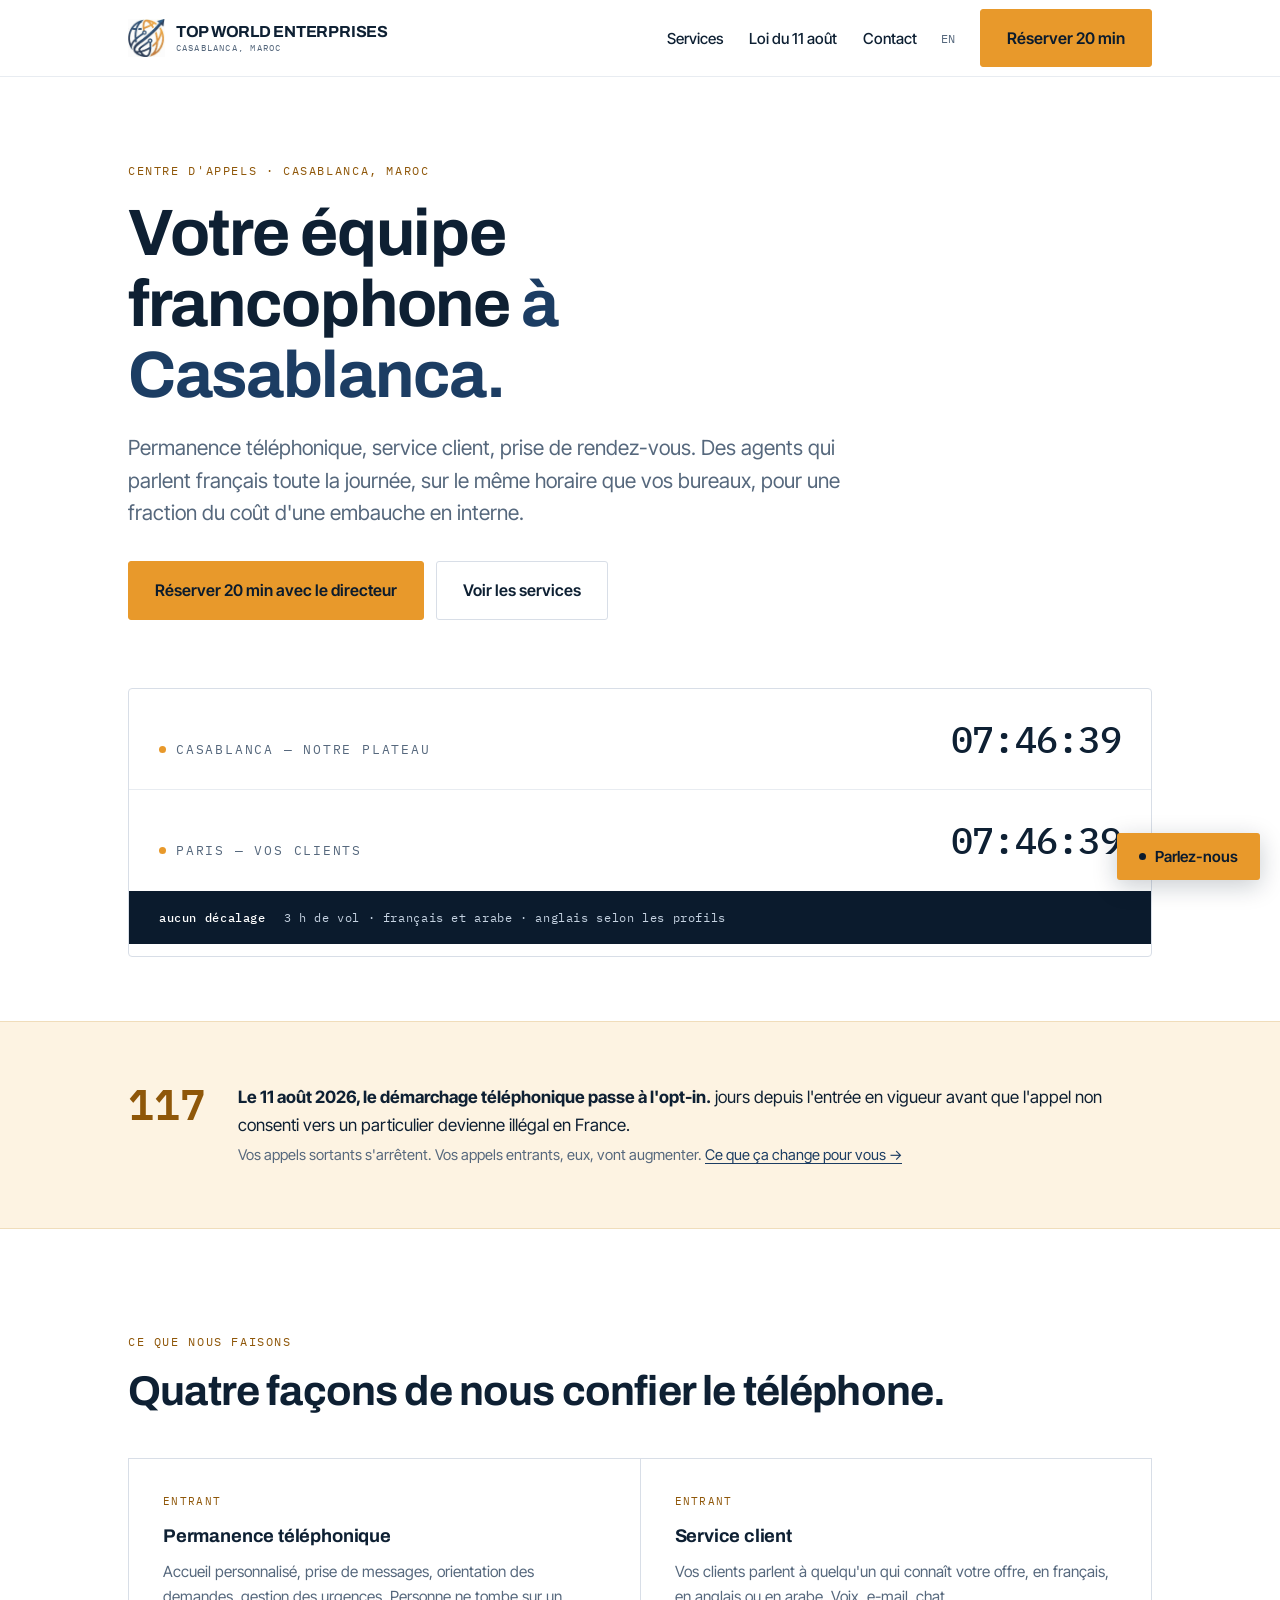
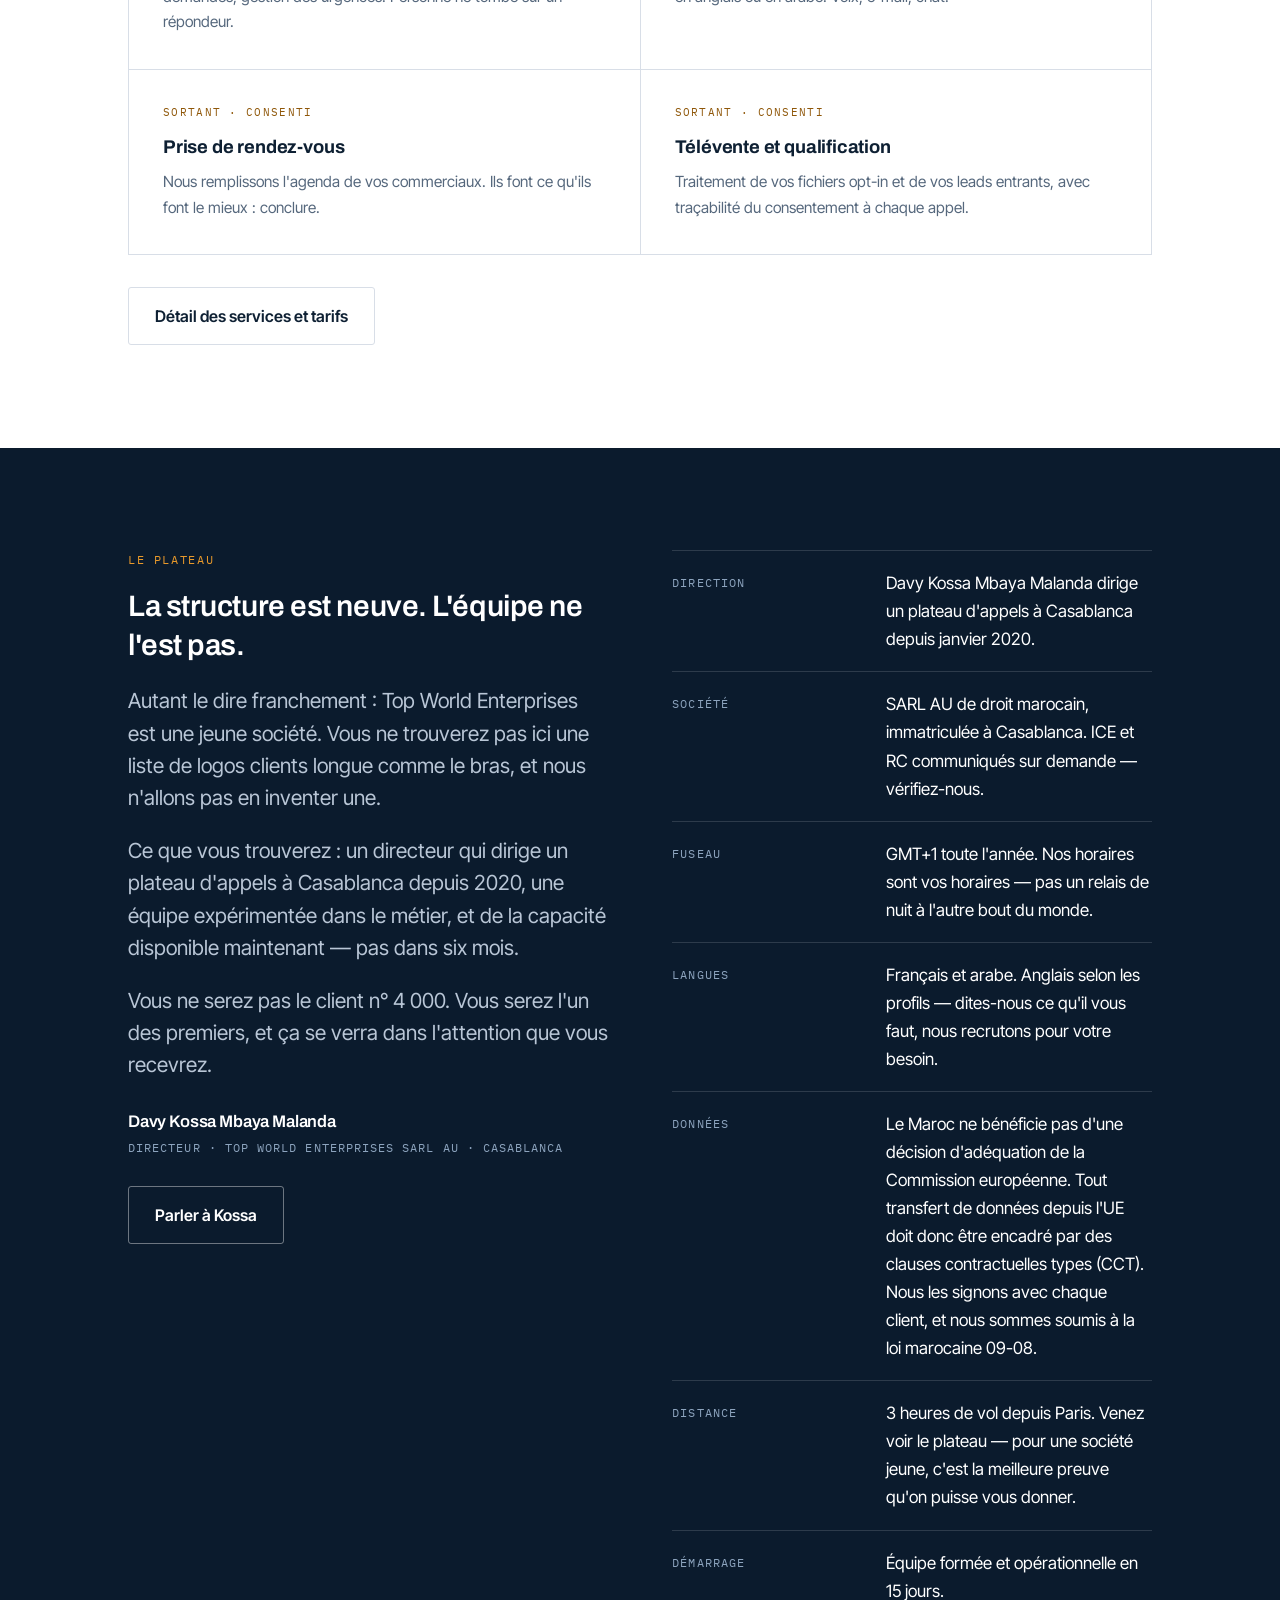
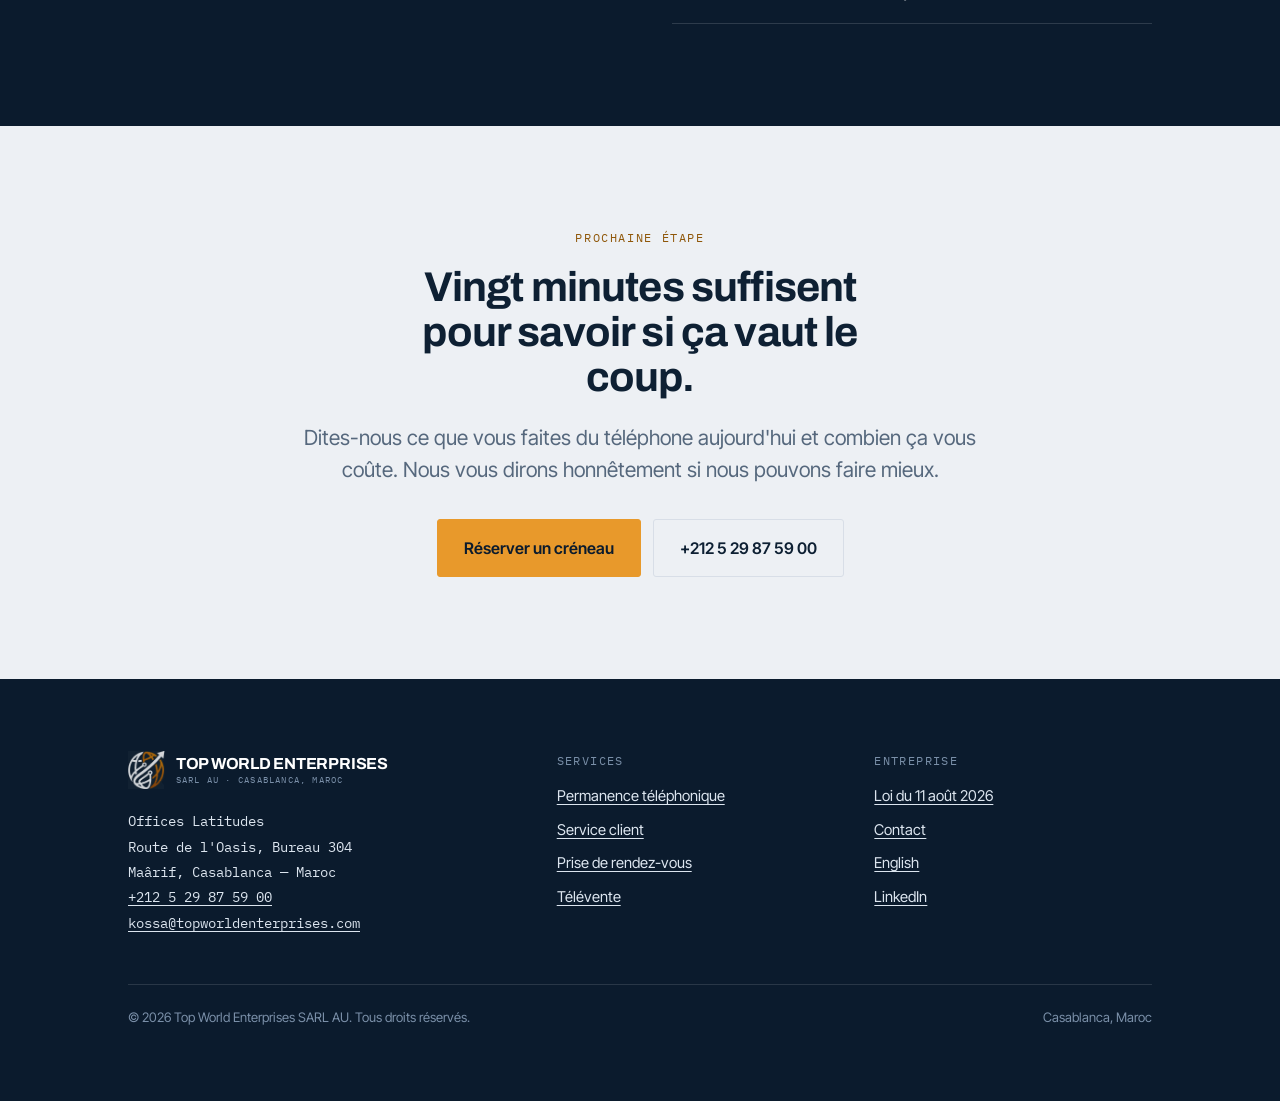
==== commit 574dcd04: "Add files via upload" ====
--- a/index.html
+++ b/index.html
@@ -1,827 +1,293 @@
 <!DOCTYPE html>
-<html lang="en">
+<html lang="fr">
 <head>
-<meta charset="UTF-8">
-<meta name="viewport" content="width=device-width, initial-scale=1.0">
-<title>Story Mode Guy — Photography, Ebooks & Film</title>
-<meta name="description" content="Photography, original ebooks, and short films from Story Mode Guy — someone who treats everything like it has a plot.">
-<link rel="canonical" href="https://storymodeguy.com/">
-<link rel="icon" type="image/png" href="smg-logo.png">
+<meta charset="utf-8">
+<meta name="viewport" content="width=device-width, initial-scale=1">
+<title>Centre d'appels francophone à Casablanca | Top World Enterprises</title>
+<meta name="description" content="Centre d'appels et externalisation à Casablanca : permanence téléphonique, service client, prise de rendez-vous et télévente en français. Équipe opérationnelle en 15 jours. Conforme à la loi du 11 août 2026.">
+<link rel="canonical" href="https://topworldenterprises.com/">
+<link rel="alternate" hreflang="fr" href="https://topworldenterprises.com/">
+<link rel="alternate" hreflang="en" href="https://topworldenterprises.com/en/">
+<link rel="alternate" hreflang="x-default" href="https://topworldenterprises.com/">
+
 <meta property="og:type" content="website">
-<meta property="og:site_name" content="Story Mode Guy">
-<meta property="og:url" content="https://storymodeguy.com/">
-<meta property="og:title" content="Story Mode Guy — Photography, Ebooks & Film">
-<meta property="og:description" content="Photography, original fantasy ebooks, and short films.">
-<meta property="og:image" content="https://storymodeguy.com/og-image.jpg">
-<meta property="og:image:width" content="1200">
-<meta property="og:image:height" content="630">
-<meta name="twitter:card" content="summary_large_image">
-<meta name="twitter:title" content="Story Mode Guy — Photography, Ebooks & Film">
-<meta name="twitter:description" content="Photography, original fantasy ebooks, and short films.">
-<meta name="twitter:image" content="https://storymodeguy.com/og-image.jpg">
-
-<!-- ============================================================
-     FONTS
-     ppmondwest  → Fraunces  (display serif, weight 400)
-     af          → Inter     (utility sans)
-     ============================================================ -->
+<meta property="og:locale" content="fr_FR">
+<meta property="og:site_name" content="Top World Enterprises">
+<meta property="og:title" content="Votre équipe francophone à Casablanca">
+<meta property="og:description" content="Permanence téléphonique, service client et prise de rendez-vous en français, depuis Casablanca. Opérationnelle en 15 jours.">
+<meta property="og:url" content="https://topworldenterprises.com/">
+<meta property="og:image" content="https://topworldenterprises.com/assets/img/og-image.jpg">
+<meta name="twitter:card" content="summary">
+<meta name="twitter:site" content="@topworldentrprz">
+
+<link rel="icon" href="/assets/img/favicon.ico" sizes="any">
+<link rel="apple-touch-icon" href="/assets/img/apple-touch-icon.png">
 <link rel="preconnect" href="https://fonts.googleapis.com">
 <link rel="preconnect" href="https://fonts.gstatic.com" crossorigin>
-<link href="https://fonts.googleapis.com/css2?family=Fraunces:opsz,wght@9..144,400;9..144,500&family=Inter:wght@400;500;600&display=swap" rel="stylesheet">
-
-<style>
-:root{
-  /* ---- Colors (from style reference) ---- */
-  --parchment:#fefffc;
-  --paper:#ffffff;
-  --linen:#f9faf7;
-  --ink-black:#171717;
-  --graphite:#2c2c2c;
-  --charcoal:#444141;
-  --ash:#646464;
-  --fog:#b4b8b4;
-  --mist:#dee2de;
-  --twilight:#282834;
-  --dusk:#1f1f29;
-  --signal-blue:#41a1cf;
-  --cerulean:#0081c0;
-
-  /* ---- Type ---- */
-  --serif:'Fraunces', Georgia, 'Times New Roman', serif;
-  --sans:'Inter', ui-sans-serif, system-ui, -apple-system, "Segoe UI", Roboto, sans-serif;
-
-  /* ---- Radii ---- */
-  --r-btn:8px;
-  --r-card:12px;
-  --r-card-lg:16px;
-  --r-surface:24px;
-  --r-pill:50px;
-
-  /* ---- Shadows (used very sparingly) ---- */
-  --sh-nav:rgba(0,0,0,0.15) 0px 2px 6px 0px;
-  --sh-card:rgba(0,0,0,0.08) 0px 1px 1px 0px, rgba(0,0,0,0.08) 0px 4px 5px 0px;
-  --sh-soft:rgba(0,0,0,0.05) 0px 1px 8px 0px;
+<link href="https://fonts.googleapis.com/css2?family=Archivo:wght@600;700&family=Inter+Tight:wght@400;500;600&family=IBM+Plex+Mono:wght@400;500;600&display=swap" rel="stylesheet">
+<link rel="stylesheet" href="/assets/css/site.css">
+
+<script type="application/ld+json">
+{
+  "@context": "https://schema.org",
+  "@type": "LocalBusiness",
+  "name": "Top World Enterprises SARL AU",
+  "url": "https://topworldenterprises.com/",
+  "image": "https://topworldenterprises.com/assets/img/og-image.jpg",
+  "telephone": "+212529875900",
+  "email": "kossa@topworldenterprises.com",
+  "description": "Centre d'appels francophone et partenaire d'externalisation à Casablanca, Maroc.",
+  "address": {
+    "@type": "PostalAddress",
+    "streetAddress": "Offices Latitudes, Route de l'Oasis, Bureau 304, Maârif",
+    "addressLocality": "Casablanca",
+    "addressRegion": "Casablanca-Settat",
+    "addressCountry": "MA"
+  },
+  "areaServed": [
+    { "@type": "Country", "name": "France" },
+    { "@type": "Country", "name": "Belgique" },
+    { "@type": "Country", "name": "Suisse" },
+    { "@type": "Country", "name": "Maroc" }
+  ],
+  "knowsLanguage": ["fr", "ar"],
+  "sameAs": [
+    "https://www.linkedin.com/company/topworldenterprises",
+    "https://www.facebook.com/TopWorldEnterprises/",
+    "https://www.instagram.com/topworldenterprises",
+    "https://www.x.com/topworldentrprz"
+  ]
 }
-
-*{box-sizing:border-box;}
-html{scroll-behavior:smooth;}
-@media (prefers-reduced-motion:reduce){html{scroll-behavior:auto;}}
-
-body{
-  margin:0;
-  background:var(--parchment);
-  color:var(--charcoal);
-  font-family:var(--sans);
-  font-size:16px;
-  line-height:1.5;
-  letter-spacing:-0.01em;
-  -webkit-font-smoothing:antialiased;
-  text-rendering:optimizeLegibility;
-}
-
-h1,h2,h3{
-  font-family:var(--serif);
-  font-weight:400;
-  color:var(--graphite);
-  font-feature-settings:"liga" 0;
-  margin:0;
-}
-
-a{color:inherit;text-decoration:none;}
-img{display:block;max-width:100%;}
-
-/* ---- Shared eyebrow / caption ---- */
-.eyebrow{
-  font-family:var(--sans);
-  font-size:13px;
-  font-weight:500;
-  letter-spacing:0.08em;
-  text-transform:uppercase;
-  color:var(--ash);
-  margin:0 0 var(--space,20px) 0;
-}
-
-/* ---- Buttons ---- */
-.btn{
-  display:inline-flex;
-  align-items:center;
-  gap:9px;
-  font-family:var(--sans);
-  font-size:15px;
-  font-weight:500;
-  letter-spacing:-0.01em;
-  border-radius:var(--r-btn);
-  padding:8px 16px;
-  border:1px solid transparent;
-  cursor:pointer;
-  transition:background-color .18s ease, color .18s ease, border-color .18s ease, transform .18s ease;
-}
-.btn .arrow{
-  display:inline-flex;align-items:center;justify-content:center;
-  width:18px;height:18px;border-radius:50%;
-  border:1px solid currentColor;font-size:11px;line-height:1;
-}
-.btn-primary{ color:var(--signal-blue); border-color:var(--signal-blue); background:transparent; }
-.btn-primary:hover{ background:rgba(65,161,207,0.08); }
-.btn-secondary{ color:var(--twilight); border-color:var(--twilight); background:transparent; }
-.btn-secondary:hover{ background:rgba(40,40,52,0.05); }
-.btn-filled{ color:#fff; background:var(--dusk); border-color:var(--twilight); }
-.btn-filled:hover{ transform:translateY(-1px); }
-.btn-onblue{ color:#fff; border-color:rgba(255,255,255,0.7); background:transparent; }
-.btn-onblue:hover{ background:rgba(255,255,255,0.14); }
-
-a:focus-visible,.btn:focus-visible{ outline:2px solid var(--signal-blue); outline-offset:3px; border-radius:var(--r-btn); }
-
-/* ============================================================
-   NAVIGATION — frosted pill, top center
-   ============================================================ */
-.nav-wrap{ position:fixed; top:18px; left:0; right:0; z-index:50; display:flex; justify-content:center; padding:0 16px; pointer-events:none; }
-.nav{
-  pointer-events:auto;
-  display:flex; align-items:center; gap:6px;
-  background:rgba(255,255,255,0.55);
-  backdrop-filter:blur(14px); -webkit-backdrop-filter:blur(14px);
-  border:1px solid rgba(40,40,52,0.5);
-  border-radius:var(--r-pill);
-  padding:7px 8px 7px 16px;
-  box-shadow:var(--sh-nav);
-  max-width:100%;
-}
-.brand{ display:flex; align-items:center; gap:9px; margin-right:6px; }
-.brand .brand-logo{ width:30px; height:30px; border-radius:50%; display:block; }
-.brand .glyph{ color:var(--twilight); }
-.brand .brand-name{ font-family:var(--serif); font-size:16px; color:var(--graphite); white-space:nowrap; letter-spacing:-0.01em; }
-.nav-links{ display:flex; align-items:center; gap:2px; }
-.nav-links a{
-  font-size:15px; font-weight:500; color:var(--charcoal);
-  padding:7px 12px; border-radius:var(--r-pill); white-space:nowrap;
-  transition:background-color .16s ease, color .16s ease;
-}
-.nav-links a:hover{ background:rgba(40,40,52,0.06); color:var(--graphite); }
-.nav-cta{ margin-left:4px; }
-.nav-toggle{ display:none; }
-
-@media (max-width:860px){
-  .nav-links{ display:none; }
-  .brand{ margin-right:0; }
-  .nav{ padding:8px 10px 8px 16px; }
-}
-
-/* ============================================================
-   LAYOUT
-   ============================================================ */
-.wrap{ max-width:1200px; margin:0 auto; padding:0 24px; }
-.chapter{ padding:96px 0; }
-@media (max-width:720px){ .chapter{ padding:64px 0; } }
-
-/* ============================================================
-   HERO — full-bleed atmospheric, frosted overlay card
-   ============================================================ */
-.hero{
-  position:relative;
-  min-height:100vh;
-  display:flex; align-items:flex-end;
-  padding:24px;
-  overflow:hidden;
-}
-.hero-art{
-  position:absolute; inset:12px;
-  border-radius:var(--r-surface);
-  /* Boardwalk sunset photo, with a soft dark wash at bottom-left for card legibility */
-  background-image:
-    linear-gradient(to top right, rgba(10,12,20,0.62) 0%, rgba(10,12,20,0.18) 55%, rgba(10,12,20,0.05) 100%),
-    url('hero.jpg');
-  background-size:cover, cover;
-  background-position:center, center;
-  overflow:hidden;
-}
-.hero-art::after{ /* grain */
-  content:""; position:absolute; inset:0; opacity:0.14; mix-blend-mode:overlay;
-  background-image:url("data:image/svg+xml,%3Csvg xmlns='http://www.w3.org/2000/svg' width='140' height='140'%3E%3Cfilter id='n'%3E%3CfeTurbulence type='fractalNoise' baseFrequency='0.85' numOctaves='2'/%3E%3C/filter%3E%3Crect width='100%25' height='100%25' filter='url(%23n)' opacity='0.55'/%3E%3C/svg%3E");
-}
-.hero-card{
-  position:relative;
-  max-width:620px;
-  background:rgba(20,22,36,0.42);
-  backdrop-filter:blur(10px); -webkit-backdrop-filter:blur(10px);
-  border:1px solid rgba(255,255,255,0.16);
-  border-radius:var(--r-surface);
-  padding:48px;
-  color:#fff;
-}
-.hero-card .eyebrow{ color:rgba(255,255,255,0.72); }
-.hero-card h1{
-  color:#fff;
-  font-size:clamp(48px, 8vw, 84px);
-  line-height:1.02;
-  letter-spacing:-0.03em;
-  margin:0 0 20px 0;
-}
-.hero-card p.lead{
-  font-size:18px; line-height:1.5; color:rgba(255,255,255,0.86);
-  margin:0 0 32px 0; max-width:46ch;
-}
-.hero-actions{ display:flex; flex-wrap:wrap; gap:12px; }
-@media (max-width:720px){
-  .hero-art{ inset:8px; }
-  .hero-card{ padding:32px 24px; }
-}
-
-/* ============================================================
-   EDITORIAL SECTION HEAD
-   ============================================================ */
-.sec-head{ max-width:720px; margin-bottom:48px; }
-.sec-head h2{
-  font-size:clamp(36px, 5vw, 54px);
-  line-height:1.08; letter-spacing:-0.02em;
-  margin:0 0 16px 0;
-}
-.sec-head p{ font-size:18px; color:var(--ash); line-height:1.5; margin:0; max-width:52ch; }
-
-/* ============================================================
-   PHOTOGRAPHY GALLERY — media cards
-   ============================================================ */
-/* ---- Slideshow ---- */
-.slideshow{
-  position:relative;
-  border:1px solid var(--mist);
-  border-radius:var(--r-card-lg);
-  overflow:hidden;
-  background:var(--linen);
-  box-shadow:var(--sh-card);
-  aspect-ratio:16/9;
-}
-.slides{ position:absolute; inset:0; }
-.slide{
-  position:absolute; inset:0; margin:0;
-  opacity:0; transition:opacity .6s ease;
-  pointer-events:none;
-}
-.slide.is-active{ opacity:1; pointer-events:auto; }
-.slide img{ width:100%; height:100%; object-fit:cover; display:block; }
-.slide figcaption{
-  position:absolute; left:0; right:0; bottom:0;
-  padding:56px 24px 20px;
-  font-family:var(--sans); font-size:15px; font-weight:500; color:#fff;
-  background:linear-gradient(to top, rgba(10,12,20,0.7), rgba(10,12,20,0));
-}
-.nav-arrow{
-  position:absolute; top:50%; transform:translateY(-50%); z-index:3;
-  width:46px; height:46px; border-radius:50%;
-  background:rgba(255,255,255,0.16); border:1px solid rgba(255,255,255,0.45);
-  backdrop-filter:blur(6px); -webkit-backdrop-filter:blur(6px);
-  color:#fff; cursor:pointer;
-  display:flex; align-items:center; justify-content:center;
-  transition:background-color .16s ease;
-}
-.nav-arrow:hover{ background:rgba(255,255,255,0.3); }
-.nav-arrow svg{ width:22px; height:22px; }
-.nav-arrow.prev{ left:16px; }
-.nav-arrow.next{ right:16px; }
-.counter{
-  position:absolute; top:16px; right:16px; z-index:3;
-  font-family:var(--sans); font-size:13px; font-weight:500; color:#fff;
-  background:rgba(10,12,20,0.4); border:1px solid rgba(255,255,255,0.2);
-  backdrop-filter:blur(4px); -webkit-backdrop-filter:blur(4px);
-  padding:5px 11px; border-radius:50px;
-}
-.dots{ display:flex; flex-wrap:wrap; justify-content:center; gap:8px; margin-top:20px; }
-.dot{
-  width:8px; height:8px; border-radius:50%; padding:0;
-  border:1px solid var(--fog); background:transparent; cursor:pointer;
-  transition:background-color .16s ease, border-color .16s ease, transform .16s ease;
-}
-.dot:hover{ border-color:var(--charcoal); }
-.dot.is-active{ background:var(--signal-blue); border-color:var(--signal-blue); transform:scale(1.25); }
-.gallery-foot{ margin-top:32px; display:flex; align-items:center; gap:16px; flex-wrap:wrap; }
-@media (max-width:720px){
-  .slideshow{ aspect-ratio:4/3; }
-  .nav-arrow{ width:40px; height:40px; }
-  .nav-arrow.prev{ left:10px; } .nav-arrow.next{ right:10px; }
-  .slide figcaption{ font-size:14px; padding:48px 16px 16px; }
-}
-
-/* ============================================================
-   PRINTS & WALLPAPERS — Payhip product cards
-   ============================================================ */
-.pcards{ display:grid; grid-template-columns:repeat(3,1fr); gap:16px; }
-.pcard{ display:flex; flex-direction:column; background:var(--paper); border:1px solid var(--mist); border-radius:var(--r-card-lg); overflow:hidden; box-shadow:var(--sh-card); text-decoration:none; transition:transform .18s ease; }
-.pcard:hover{ transform:translateY(-3px); }
-.pcard .pcover{ aspect-ratio:2/3; background:var(--linen); border-bottom:1px solid var(--mist); }
-.pcard .pcover img{ width:100%; height:100%; object-fit:cover; display:block; }
-.pcard .pbody{ padding:20px; display:flex; flex-direction:column; gap:8px; flex:1; }
-.pcard .kicker{ font-size:13px; font-weight:500; letter-spacing:0.06em; text-transform:uppercase; color:var(--ash); }
-.pcard h3{ font-size:24px; line-height:1.2; letter-spacing:-0.01em; }
-.pcard p{ font-size:15px; color:var(--ash); margin:0; flex:1; }
-.pcard .pfoot{ display:flex; align-items:center; justify-content:space-between; margin-top:12px; gap:12px; }
-.pcard .price{ font-family:var(--serif); font-size:22px; color:var(--graphite); }
-.pcard .card-link{ font-size:15px; font-weight:500; color:var(--signal-blue); display:inline-flex; align-items:center; gap:6px; }
-@media (max-width:900px){ .pcards{ grid-template-columns:1fr; max-width:460px; } }
-
-/* ============================================================
-   WORLD SWAP — the single Cerulean atmospheric moment
-   ============================================================ */
-.feature{
-  position:relative;
-  display:block;
-  text-decoration:none;
-  border-radius:var(--r-surface);
-  background:var(--cerulean);
-  color:#fff;
-  overflow:hidden;
-  box-shadow:rgba(0,0,0,0.06) 0px 2px 2px 0px, rgba(0,0,0,0.04) 0px 0px 0px 5px;
-  transition:transform .18s ease;
-}
-.feature:hover{ transform:translateY(-2px); }
-.feature::before,.feature::after{ pointer-events:none; }
-.feature::before{ content:""; position:absolute; inset:0;
-  background:
-    radial-gradient(80% 90% at 88% 10%, rgba(255,255,255,0.22), rgba(255,255,255,0) 55%),
-    radial-gradient(70% 80% at 6% 100%, rgba(0,40,70,0.4), rgba(0,40,70,0) 60%); }
-.feature::after{ content:""; position:absolute; inset:0; opacity:0.35; mix-blend-mode:overlay;
-  background-image:url("data:image/svg+xml,%3Csvg xmlns='http://www.w3.org/2000/svg' width='140' height='140'%3E%3Cfilter id='n'%3E%3CfeTurbulence type='fractalNoise' baseFrequency='0.8' numOctaves='2'/%3E%3C/filter%3E%3Crect width='100%25' height='100%25' filter='url(%23n)'/%3E%3C/svg%3E"); }
-.feature-inner{ position:relative; z-index:1; padding:80px; max-width:640px; }
-.feature .eyebrow{ color:rgba(255,255,255,0.8); }
-.feature h2{ color:#fff; font-size:clamp(40px,6vw,64px); line-height:1.03; letter-spacing:-0.02em; margin:0 0 20px 0; }
-.feature p{ font-size:18px; color:rgba(255,255,255,0.9); line-height:1.55; margin:0 0 32px 0; max-width:44ch; }
-@media (max-width:720px){ .feature-inner{ padding:40px 28px; } }
-
-/* ============================================================
-   SHOP — product cards
-   ============================================================ */
-.cards{ display:grid; grid-template-columns:repeat(4,1fr); gap:16px; }
-.card{
-  display:flex; flex-direction:column;
-  background:var(--paper);
-  border:1px solid var(--mist);
-  border-radius:var(--r-card-lg);
-  overflow:hidden;
-  box-shadow:var(--sh-card);
-  transition:transform .18s ease;
-}
-.card:hover{ transform:translateY(-3px); }
-.card .cover{ aspect-ratio:1692/2584; position:relative; background:var(--linen); }
-.card .cover img{ width:100%; height:100%; object-fit:cover; display:block; }
-.card .cover .wash::after{ content:""; position:absolute; inset:0; opacity:0.35; mix-blend-mode:overlay;
-  background-image:url("data:image/svg+xml,%3Csvg xmlns='http://www.w3.org/2000/svg' width='120' height='120'%3E%3Cfilter id='n'%3E%3CfeTurbulence type='fractalNoise' baseFrequency='0.9' numOctaves='2'/%3E%3C/filter%3E%3Crect width='100%25' height='100%25' filter='url(%23n)'/%3E%3C/svg%3E"); }
-.card .cover .wash{ position:absolute; inset:0; }
-.card .body{ padding:20px; display:flex; flex-direction:column; gap:8px; flex:1; }
-.card .kicker{ font-size:13px; font-weight:500; letter-spacing:0.06em; text-transform:uppercase; color:var(--ash); }
-.card h3{ font-size:24px; line-height:1.2; letter-spacing:-0.01em; }
-.card p{ font-size:15px; color:var(--ash); margin:0; flex:1; }
-.card .card-link{ font-size:15px; font-weight:500; color:var(--signal-blue); display:inline-flex; align-items:center; gap:6px; }
-.card .card-foot{ display:flex; align-items:center; justify-content:space-between; margin-top:10px; }
-.card .price{ font-family:var(--serif); font-size:19px; color:var(--graphite); }
-.shop-foot{ margin-top:32px; }
-@media (max-width:1000px){ .cards{ grid-template-columns:repeat(2,1fr); } }
-@media (max-width:560px){ .cards{ grid-template-columns:1fr; max-width:420px; } }
-
-/* ============================================================
-   THE FEED — social + video
-   ============================================================ */
-.feed{ display:grid; grid-template-columns:1.4fr 1fr 1fr; gap:16px; }
-.social{
-  position:relative;
-  display:flex; flex-direction:column; justify-content:flex-end;
-  border:1px solid var(--mist);
-  border-radius:var(--r-card-lg);
-  overflow:hidden;
-  min-height:280px;
-  padding:20px;
-  color:#fff;
-  box-shadow:var(--sh-card);
-  transition:transform .18s ease;
-}
-.social:hover{ transform:translateY(-3px); }
-.social .bg{ position:absolute; inset:0; z-index:0; }
-.social .bg::after{ content:""; position:absolute; inset:0; background:linear-gradient(180deg, rgba(0,0,0,0) 30%, rgba(0,0,0,0.55) 100%); }
-.social .content{ position:relative; z-index:1; }
-.social .plat{ font-size:13px; font-weight:600; letter-spacing:0.06em; text-transform:uppercase; opacity:0.85; }
-.social .handle{ font-family:var(--serif); font-size:26px; margin:4px 0 6px; letter-spacing:-0.01em; }
-.social .meta{ font-size:14px; opacity:0.82; display:inline-flex; align-items:center; gap:7px; }
-.social.tall{ grid-row:span 2; min-height:0; }
-.plat-badge{ position:absolute; top:20px; left:20px; z-index:1; width:44px; height:44px; border-radius:50%;
-  background:rgba(255,255,255,0.16); border:1px solid rgba(255,255,255,0.4); backdrop-filter:blur(4px); -webkit-backdrop-filter:blur(4px);
-  display:flex; align-items:center; justify-content:center; color:#fff; }
-.plat-badge svg{ width:22px; height:22px; display:block; }
-/* platform tints */
-.bg-yt{ background:linear-gradient(150deg,#3a2140,#6b2436 55%,#c23b2e); }
-.bg-tt{ background:linear-gradient(150deg,#101418,#1c2b33 55%,#0a5a63); }
-.bg-ig{ background:linear-gradient(150deg,#3a2450,#8a2f6a 55%,#e08a3a); }
-.bg-fb{ background:linear-gradient(150deg,#1b2444,#25417a 60%,#3b6ec2); }
-@media (max-width:860px){
-  .feed{ grid-template-columns:1fr 1fr; }
-  .social.tall{ grid-row:auto; }
-}
-@media (max-width:520px){ .feed{ grid-template-columns:1fr; } }
-
-/* ============================================================
-   FOOTER — white band, editorial colophon
-   ============================================================ */
-.footer{ background:var(--paper); border-top:1px solid var(--mist); }
-.footer-inner{ padding:80px 0 40px; }
-.footer h2{ font-size:clamp(32px,5vw,54px); line-height:1.08; letter-spacing:-0.02em; max-width:16ch; margin:0 0 40px; }
-.footer-grid{ display:flex; flex-wrap:wrap; gap:48px 80px; align-items:flex-start; }
-.foot-col h4{ font-family:var(--sans); font-size:13px; font-weight:600; letter-spacing:0.08em; text-transform:uppercase; color:var(--ash); margin:0 0 14px; }
-.foot-col a{ display:block; font-size:16px; color:var(--charcoal); padding:4px 0; transition:color .15s ease; }
-.foot-col a:hover{ color:var(--signal-blue); }
-.foot-cta{ margin-left:auto; }
-.colophon{ margin-top:64px; padding-top:24px; border-top:1px solid var(--mist); display:flex; flex-wrap:wrap; gap:12px 24px; justify-content:space-between; align-items:center; }
-.colophon span{ font-size:13px; color:var(--fog); }
-@media (max-width:720px){ .foot-cta{ margin-left:0; } }
-</style>
+</script>
 </head>
 <body>
-
-<!-- ========================= NAV ========================= -->
-<div class="nav-wrap">
-  <nav class="nav" aria-label="Primary">
-    <a class="brand" href="#top" aria-label="Story Mode Guy — home">
-      <img class="brand-logo" src="smg-logo.png" alt="Story Mode Guy logo">
-      <span class="brand-name">Story Mode Guy</span>
+<a class="skip" href="#main">Aller au contenu</a>
+
+<header class="nav">
+  <div class="wrap nav__in">
+    <a class="brand" href="/" aria-label="Top World Enterprises — accueil">
+      <img class="brand__mark" src="/assets/img/mark.png" alt="" width="160" height="165">
+      <span class="brand__text">
+        <span class="brand__name">Top World Enterprises</span>
+        <span class="brand__loc">Casablanca, Maroc</span>
+      </span>
     </a>
-    <div class="nav-links">
-      <a href="#photography">Photography</a>
-      <a href="#prints">Prints</a>
-      <a href="#worldswap">World Swap</a>
-      <a href="#shop">Shop</a>
-      <a href="#feed">The Feed</a>
-    </div>
-    <a class="btn btn-primary nav-cta" href="https://payhip.com/storymodeguy" target="_blank" rel="noopener">Shop <span class="arrow">→</span></a>
-  </nav>
-</div>
-
-<!-- ========================= HERO ========================= -->
-<header class="hero" id="top">
-  <div class="hero-art" aria-hidden="true"></div>
-  <div class="hero-card">
-    <p class="eyebrow">Photography · Ebooks · Film</p>
-    <h1>Story Mode Guy</h1>
-    <p class="lead">Real life shot like a film, and whole worlds built from scratch. Photography, original ebooks, and short films from someone who treats everything like it has a plot.</p>
-    <div class="hero-actions">
-      <a class="btn btn-primary" href="#photography">See the photography <span class="arrow">→</span></a>
-      <a class="btn btn-onblue" href="https://www.topworldmedia.world" target="_blank" rel="noopener">Enter World Swap</a>
-    </div>
+    <nav aria-label="Principal">
+      <ul class="nav__links">
+        <li><a href="/services/">Services</a></li>
+        <li><a href="/loi-11-aout-2026/">Loi du 11 août</a></li>
+        <li><a href="/contact/">Contact</a></li>
+      </ul>
+    </nav>
+    <a class="nav__lang" href="/en/">EN</a>
+    <a class="btn btn--primary" href="/contact/">Réserver 20 min</a>
   </div>
 </header>
 
-<!-- ========================= CH.01 PHOTOGRAPHY ========================= -->
-<section class="chapter" id="photography">
+<main id="main">
+
+  <section class="wrap hero">
+    <p class="eyebrow">Centre d'appels · Casablanca, Maroc</p>
+    <h1>Votre équipe francophone <em>à Casablanca.</em></h1>
+    <p class="lede">
+      Permanence téléphonique, service client, prise de rendez-vous. Des agents
+      qui parlent français toute la journée, sur le même horaire que vos bureaux,
+      pour une fraction du coût d'une embauche en interne.
+    </p>
+    <div class="btn-row">
+      <a class="btn btn--primary" href="/contact/">Réserver 20 min avec le directeur</a>
+      <a class="btn btn--ghost" href="/services/">Voir les services</a>
+    </div>
+
+    <!-- Signature: the two clocks. Real times, real gap, computed live. -->
+    <div class="clock">
+      <div class="clock__row">
+        <span class="clock__city"><span class="clock__dot clock__dot--live"></span>Casablanca — notre plateau</span>
+        <span class="clock__time" id="clock-casa">--:--:--</span>
+      </div>
+      <div class="clock__row">
+        <span class="clock__city"><span class="clock__dot"></span>Paris — vos clients</span>
+        <span class="clock__time" id="clock-paris">--:--:--</span>
+      </div>
+      <p class="clock__foot">
+        <b id="clock-gap">·</b>
+        <span>3 h de vol · français et arabe · anglais selon les profils</span>
+      </p>
+    </div>
+  </section>
+
+  <section class="alert band band--tight">
+    <div class="wrap alert__in">
+      <p class="alert__count"><span id="loi-count">·</span></p>
+      <div class="alert__body">
+        <p><strong>Le 11 août 2026, le démarchage téléphonique passe à l'opt-in.</strong>
+          <span id="loi-count-label">jours restants</span> avant que l'appel non consenti vers un particulier devienne illégal en France.</p>
+        <p>Vos appels sortants s'arrêtent. Vos appels entrants, eux, vont augmenter. <a href="/loi-11-aout-2026/">Ce que ça change pour vous →</a></p>
+      </div>
+    </div>
+  </section>
+
+  <section class="band">
+    <div class="wrap">
+      <p class="eyebrow">Ce que nous faisons</p>
+      <h2>Quatre façons de nous confier le téléphone.</h2>
+      <div class="grid grid--2" style="margin-top:44px">
+        <article class="card">
+          <span class="card__tag">Entrant</span>
+          <h3>Permanence téléphonique</h3>
+          <p>Accueil personnalisé, prise de messages, orientation des demandes, gestion des urgences. Personne ne tombe sur un répondeur.</p>
+        </article>
+        <article class="card">
+          <span class="card__tag">Entrant</span>
+          <h3>Service client</h3>
+          <p>Vos clients parlent à quelqu'un qui connaît votre offre, en français, en anglais ou en arabe. Voix, e-mail, chat.</p>
+        </article>
+        <article class="card">
+          <span class="card__tag">Sortant · consenti</span>
+          <h3>Prise de rendez-vous</h3>
+          <p>Nous remplissons l'agenda de vos commerciaux. Ils font ce qu'ils font le mieux : conclure.</p>
+        </article>
+        <article class="card">
+          <span class="card__tag">Sortant · consenti</span>
+          <h3>Télévente et qualification</h3>
+          <p>Traitement de vos fichiers opt-in et de vos leads entrants, avec traçabilité du consentement à chaque appel.</p>
+        </article>
+      </div>
+      <div class="btn-row" style="margin-top:32px">
+        <a class="btn btn--ghost" href="/services/">Détail des services et tarifs</a>
+      </div>
+    </div>
+  </section>
+
+  <section class="band band--navy">
+    <div class="wrap director">
+      <div>
+        <p class="eyebrow eyebrow--pale">Le plateau</p>
+        <p class="pull">La structure est neuve. L'équipe ne l'est pas.</p>
+        <p class="lede">
+          Autant le dire franchement : Top World Enterprises est une jeune société.
+          Vous ne trouverez pas ici une liste de logos clients longue comme le bras,
+          et nous n'allons pas en inventer une.
+        </p>
+        <p class="lede">
+          Ce que vous trouverez : un directeur qui dirige un plateau d'appels à
+          Casablanca depuis 2020, une équipe expérimentée dans le métier, et de la
+          capacité disponible maintenant — pas dans six mois.
+        </p>
+        <p class="lede">
+          Vous ne serez pas le client n° 4 000. Vous serez l'un des premiers, et
+          ça se verra dans l'attention que vous recevrez.
+        </p>
+        <p class="sig">
+          <span class="sig__name">Davy Kossa Mbaya Malanda</span>
+          <span class="sig__role">Directeur · Top World Enterprises SARL AU · Casablanca</span>
+        </p>
+        <div class="btn-row" style="margin-top:28px">
+          <a class="btn btn--onnavy" href="/contact/">Parler à Kossa</a>
+        </div>
+      </div>
+      <ul class="facts">
+        <li>
+          <span class="facts__k">Direction</span>
+          <span>Davy Kossa Mbaya Malanda dirige un plateau d'appels à Casablanca depuis janvier 2020.</span>
+        </li>
+        <li>
+          <span class="facts__k">Société</span>
+          <!-- TODO Ian : ICE et RC réels. Pour une société jeune, c'est la preuve
+               la moins chère et la plus vérifiable qu'on existe vraiment. -->
+          <span>SARL AU de droit marocain, immatriculée à Casablanca. ICE et RC communiqués sur demande — vérifiez-nous.</span>
+        </li>
+        <li>
+          <span class="facts__k">Fuseau</span>
+          <span>GMT+1 toute l'année. Nos horaires sont vos horaires — pas un relais de nuit à l'autre bout du monde.</span>
+        </li>
+        <li>
+          <span class="facts__k">Langues</span>
+          <span>Français et arabe. Anglais selon les profils — dites-nous ce qu'il vous faut, nous recrutons pour votre besoin.</span>
+        </li>
+        <li>
+          <span class="facts__k">Données</span>
+          <span>Le Maroc ne bénéficie pas d'une décision d'adéquation de la Commission européenne. Tout transfert de données depuis l'UE doit donc être encadré par des clauses contractuelles types (CCT). Nous les signons avec chaque client, et nous sommes soumis à la loi marocaine 09-08.</span>
+        </li>
+        <li>
+          <span class="facts__k">Distance</span>
+          <span>3 heures de vol depuis Paris. Venez voir le plateau — pour une société jeune, c'est la meilleure preuve qu'on puisse vous donner.</span>
+        </li>
+        <li>
+          <span class="facts__k">Démarrage</span>
+          <span>Équipe formée et opérationnelle en 15 jours.</span>
+        </li>
+      </ul>
+    </div>
+  </section>
+
+  <section class="band band--mist">
+    <div class="wrap" style="text-align:center">
+      <p class="eyebrow">Prochaine étape</p>
+      <h2 style="max-width:20ch;margin-inline:auto">Vingt minutes suffisent pour savoir si ça vaut le coup.</h2>
+      <p class="lede" style="margin:22px auto 0">
+        Dites-nous ce que vous faites du téléphone aujourd'hui et combien ça vous coûte.
+        Nous vous dirons honnêtement si nous pouvons faire mieux.
+      </p>
+      <div class="btn-row" style="justify-content:center;margin-top:32px">
+        <a class="btn btn--primary" href="/contact/">Réserver un créneau</a>
+        <a class="btn btn--ghost" href="tel:+212529875900">+212 5 29 87 59 00</a>
+      </div>
+    </div>
+  </section>
+
+</main>
+
+<footer class="foot">
   <div class="wrap">
-    <div class="sec-head">
-      <p class="eyebrow">Chapter 01 — The Frames</p>
-      <h2>Photography</h2>
-      <p>A running record of light, place, and the small moments that turn a walk into a scene. Every frame is a still from a story that's still being written.</p>
-    </div>
-
-    <div class="slideshow" id="slideshow">
-      <div class="slides" id="slides">
-        <figure class="slide is-active"><img src="photo-01.jpg" alt="Red sky over the boardwalk"><figcaption>Red sky over the boardwalk</figcaption></figure>
-        <figure class="slide"><img src="photo-02.jpg" alt="Ferris wheel in silhouette" loading="lazy"><figcaption>Ferris wheel in silhouette</figcaption></figure>
-        <figure class="slide"><img src="photo-03.jpg" alt="Walton Lighthouse, burning sky" loading="lazy"><figcaption>Walton Lighthouse, burning sky</figcaption></figure>
-        <figure class="slide"><img src="photo-04.jpg" alt="Ember light on the shore" loading="lazy"><figcaption>Ember light on the shore</figcaption></figure>
-        <figure class="slide"><img src="photo-05.jpg" alt="The wheel, lit up after dark" loading="lazy"><figcaption>The wheel, lit up after dark</figcaption></figure>
-        <figure class="slide"><img src="photo-06.jpg" alt="Lenticular cloud over the cliff" loading="lazy"><figcaption>Lenticular cloud over the cliff</figcaption></figure>
-        <figure class="slide"><img src="photo-07.jpg" alt="Dusk on the wet sand" loading="lazy"><figcaption>Dusk on the wet sand</figcaption></figure>
-        <figure class="slide"><img src="photo-08.jpg" alt="Still water, mirrored lights" loading="lazy"><figcaption>Still water, mirrored lights</figcaption></figure>
-        <figure class="slide"><img src="photo-09.jpg" alt="Golden hour on the tideline" loading="lazy"><figcaption>Golden hour on the tideline</figcaption></figure>
-        <figure class="slide"><img src="photo-10.jpg" alt="Magenta over the coaster" loading="lazy"><figcaption>Magenta over the coaster</figcaption></figure>
-        <figure class="slide"><img src="photo-11.jpg" alt="Sun through the coaster" loading="lazy"><figcaption>Sun through the coaster</figcaption></figure>
-        <figure class="slide"><img src="photo-12.jpg" alt="Cotton candy sky" loading="lazy"><figcaption>Cotton candy sky</figcaption></figure>
-        <figure class="slide"><img src="photo-13.jpg" alt="Crimson over the bay" loading="lazy"><figcaption>Crimson over the bay</figcaption></figure>
-        <figure class="slide"><img src="photo-14.jpg" alt="Pastel evening on the river" loading="lazy"><figcaption>Pastel evening on the river</figcaption></figure>
-        <figure class="slide"><img src="photo-15.jpg" alt="Boardwalk after dark" loading="lazy"><figcaption>Boardwalk after dark</figcaption></figure>
-        <figure class="slide"><img src="photo-16.jpg" alt="Blue water on the rocks" loading="lazy"><figcaption>Blue water on the rocks</figcaption></figure>
-        <figure class="slide"><img src="photo-17.jpg" alt="Cirrus over an empty beach" loading="lazy"><figcaption>Cirrus over an empty beach</figcaption></figure>
-        <figure class="slide"><img src="photo-18.jpg" alt="Creek in the redwoods" loading="lazy"><figcaption>Creek in the redwoods</figcaption></figure>
-        <figure class="slide"><img src="photo-19.jpg" alt="Amanita on the forest floor" loading="lazy"><figcaption>Amanita on the forest floor</figcaption></figure>
-        <figure class="slide"><img src="photo-20.jpg" alt="Sea foam, Christmas morning" loading="lazy"><figcaption>Sea foam, Christmas morning</figcaption></figure>
-      </div>
-
-      <button class="nav-arrow prev" id="prevBtn" aria-label="Previous photo">
-        <svg viewBox="0 0 24 24" fill="none" stroke="currentColor" stroke-width="2" stroke-linecap="round" stroke-linejoin="round"><polyline points="15 18 9 12 15 6"></polyline></svg>
-      </button>
-      <button class="nav-arrow next" id="nextBtn" aria-label="Next photo">
-        <svg viewBox="0 0 24 24" fill="none" stroke="currentColor" stroke-width="2" stroke-linecap="round" stroke-linejoin="round"><polyline points="9 18 15 12 9 6"></polyline></svg>
-      </button>
-
-      <div class="counter"><span id="counterNow">1</span> / 20</div>
-    </div>
-
-    <div class="dots" id="dots" role="tablist" aria-label="Choose a photo"></div>
-
-    <div class="gallery-foot">
-      <a class="btn btn-primary" href="gallery.html">View the full gallery <span class="arrow">→</span></a>
-      <a class="btn btn-secondary" href="#prints">Prints &amp; wallpapers</a>
-    </div>
-  </div>
-</section>
-
-<!-- ========================= PRINTS & WALLPAPERS ========================= -->
-<section class="chapter" id="prints">
-  <div class="wrap">
-    <div class="sec-head">
-      <p class="eyebrow">Santa Cruz Skies</p>
-      <h2>Take a piece of it home</h2>
-      <p>The photography, as instant digital downloads — wallpapers for your screens and high-resolution files you can print. Delivered to your inbox the moment you buy.</p>
-    </div>
-
-    <div class="pcards">
-      <a class="pcard" href="https://payhip.com/b/KstGk" target="_blank" rel="noopener">
-        <div class="pcover"><img src="thumb-phone.jpg" alt="Phone wallpaper pack preview"></div>
-        <div class="pbody">
-          <span class="kicker">Santa Cruz Skies</span>
-          <h3>Phone Wallpapers</h3>
-          <p>8 original photographs sized for phone lock and home screens. Fiery boardwalk sunsets, golden hour on the cliffs, and more.</p>
-          <div class="pfoot">
-            <span class="price">$4</span>
-            <span class="card-link">Get it on Payhip →</span>
-          </div>
-        </div>
-      </a>
-
-      <a class="pcard" href="https://payhip.com/b/9dl2k" target="_blank" rel="noopener">
-        <div class="pcover"><img src="thumb-desktop.jpg" alt="Desktop wallpaper pack preview"></div>
-        <div class="pbody">
-          <span class="kicker">Santa Cruz Skies</span>
-          <h3>Desktop Wallpapers · 4K</h3>
-          <p>12 photographs at 3840 × 2160 for desktop and laptop screens — a wallpaper for every mood, from fiery to calm.</p>
-          <div class="pfoot">
-            <span class="price">$4</span>
-            <span class="card-link">Get it on Payhip →</span>
-          </div>
-        </div>
-      </a>
-
-      <a class="pcard" href="https://payhip.com/b/8eEof" target="_blank" rel="noopener">
-        <div class="pcover"><img src="thumb-prints.jpg" alt="Printable fine-art set preview"></div>
-        <div class="pbody">
-          <span class="kicker">Coastline</span>
-          <h3>Printable Fine-Art Set</h3>
-          <p>6 high-resolution files (4000&nbsp;px) with a print-size guide. Print at home or any lab, and hang as many times as you like.</p>
-          <div class="pfoot">
-            <span class="price">$15</span>
-            <span class="card-link">Get it on Payhip →</span>
-          </div>
-        </div>
-      </a>
-
-      <a class="pcard" href="https://payhip.com/b/n20m8" target="_blank" rel="noopener">
-        <div class="pcover"><img src="thumb-first-light.jpg" alt="First Light sunrise wallpaper pack preview"></div>
-        <div class="pbody">
-          <span class="kicker">Santa Cruz Skies</span>
-          <h3>First Light · 4K</h3>
-          <p>6 photographs shot between 6:45 and 7:24am across five winter mornings — the half hour most people sleep through.</p>
-          <div class="pfoot">
-            <span class="price">$4</span>
-            <span class="card-link">Get it on Payhip →</span>
-          </div>
-        </div>
-      </a>
-
-      <a class="pcard" href="https://payhip.com/b/GOTV1" target="_blank" rel="noopener">
-        <div class="pcover"><img src="thumb-forest-floor.jpg" alt="Forest Floor printable fungi set preview"></div>
-        <div class="pbody">
-          <span class="kicker">Santa Cruz Mountains</span>
-          <h3>Forest Floor</h3>
-          <p>6 print-ready photographs from the forest floor after the December rains, including two impossible amanitas.</p>
-          <div class="pfoot">
-            <span class="price">$9</span>
-            <span class="card-link">Get it on Payhip →</span>
-          </div>
-        </div>
-      </a>
-
-      <a class="pcard" href="https://payhip.com/b/29Exc" target="_blank" rel="noopener">
-        <div class="pcover"><img src="thumb-clear-coast.jpg" alt="Clear Coast 4K wallpaper pack preview"></div>
-        <div class="pbody">
-          <span class="kicker">Santa Cruz Skies</span>
-          <h3>Clear Coast · 4K</h3>
-          <p>6 photographs from two clear winter days, when the storms scrub the air out and the bay goes hard blue to the far hills.</p>
-          <div class="pfoot">
-            <span class="price">$4</span>
-            <span class="card-link">Get it on Payhip →</span>
-          </div>
-        </div>
-      </a>
-    </div>
-  </div>
-</section>
-
-<!-- ========================= WORLD SWAP (FEATURED) ========================= -->
-<section class="chapter" id="worldswap">
-  <div class="wrap">
-    <a class="feature" href="https://www.topworldmedia.world" target="_blank" rel="noopener">
-      <div class="feature-inner">
-        <p class="eyebrow">Featured · Escrow marketplace</p>
-        <h2>World Swap</h2>
-        <p>A marketplace for buying goods and hiring people, paid in stablecoins. Every payment locks in escrow until you get exactly what you paid for — no bank, no chargebacks, open worldwide.</p>
-        <span class="btn btn-onblue">Enter World Swap <span class="arrow">→</span></span>
-      </div>
-    </a>
-  </div>
-</section>
-
-<!-- ========================= CH.02 SHOP ========================= -->
-<section class="chapter" id="shop">
-  <div class="wrap">
-    <div class="sec-head">
-      <p class="eyebrow">Chapter 02 — The Shop</p>
-      <h2>Emberwild</h2>
-      <p>An original illustrated series. Act I — The Burning runs four episodes so far, each a quick read delivered instantly as a PDF for just $0.99.</p>
-    </div>
-
-    <div class="cards">
-      <a class="card" href="https://payhip.com/b/bMoJ7" target="_blank" rel="noopener">
-        <div class="cover"><img src="ep-1cover.png" alt="Emberwild Episode One — The Bonding cover"></div>
-        <div class="body">
-          <span class="kicker">Episode One</span>
-          <h3>The Bonding</h3>
-          <p>To bond is to stop being alone. A young Vael makes a first bond with a flame-lynx — the world, its rituals, and a fragile peace.</p>
-          <div class="card-foot"><span class="price">$0.99</span><span class="card-link">Read on Payhip →</span></div>
-        </div>
-      </a>
-      <a class="card" href="https://payhip.com/b/hLtPf" target="_blank" rel="noopener">
-        <div class="cover"><img src="ep-2cover.png" alt="Emberwild Episode Two — Strangers in the Reeds cover"></div>
-        <div class="body">
-          <span class="kicker">Episode Two</span>
-          <h3>Strangers in the Reeds</h3>
-          <p>Not the last of their kind. Scattered by fire, the survivors cross unknown lands and learn they are not alone out here.</p>
-          <div class="card-foot"><span class="price">$0.99</span><span class="card-link">Read on Payhip →</span></div>
-        </div>
-      </a>
-      <a class="card" href="https://payhip.com/b/Lip5f" target="_blank" rel="noopener">
-        <div class="cover"><img src="ep-3cover.png" alt="Emberwild Episode Three — Old Wounds cover"></div>
-        <div class="body">
-          <span class="kicker">Episode Three</span>
-          <h3>Old Wounds</h3>
-          <p>A wound with two people holding it closed bleeds slower. Grief and ruins that shouldn't exist plant the first seed of the origin mystery.</p>
-          <div class="card-foot"><span class="price">$0.99</span><span class="card-link">Read on Payhip →</span></div>
-        </div>
-      </a>
-      <a class="card" href="https://payhip.com/b/9BG6W" target="_blank" rel="noopener">
-        <div class="cover"><img src="ep-4cover.png" alt="Emberwild Episode Four — The Sky Cage cover"></div>
-        <div class="body">
-          <span class="kicker">Episode Four</span>
-          <h3>The Sky Cage</h3>
-          <p>They don't say please. Something comes down out of the night sky with lights and a cage, and the wild stops being the thing to fear.</p>
-          <div class="card-foot"><span class="price">$0.99</span><span class="card-link">Read on Payhip →</span></div>
-        </div>
-      </a>
-    </div>
-
-    <div class="shop-foot">
-      <a class="btn btn-filled" href="https://payhip.com/storymodeguy" target="_blank" rel="noopener">Browse everything on Payhip <span class="arrow">→</span></a>
-    </div>
-  </div>
-</section>
-
-<!-- ========================= CH.03 THE FEED ========================= -->
-<section class="chapter" id="feed">
-  <div class="wrap">
-    <div class="sec-head">
-      <p class="eyebrow">Chapter 03 — The Feed</p>
-      <h2>Where the story continues</h2>
-      <p>New scenes daily. Follow along for the video side of the work across every platform.</p>
-    </div>
-
-    <div class="feed">
-      <a class="social tall" href="https://www.youtube.com/@Story-Mode-Guy" target="_blank" rel="noopener">
-        <div class="bg bg-yt" aria-hidden="true"></div>
-        <div class="plat-badge" aria-hidden="true"><svg viewBox="0 0 24 24" fill="currentColor"><path d="M23.5 6.5a3 3 0 0 0-2.1-2.1C19.5 3.9 12 3.9 12 3.9s-7.5 0-9.4.5A3 3 0 0 0 .5 6.5 31 31 0 0 0 0 12a31 31 0 0 0 .5 5.5 3 3 0 0 0 2.1 2.1c1.9.5 9.4.5 9.4.5s7.5 0 9.4-.5a3 3 0 0 0 2.1-2.1A31 31 0 0 0 24 12a31 31 0 0 0-.5-5.5zM9.6 15.6V8.4l6.3 3.6-6.3 3.6z"/></svg></div>
-        <div class="content">
-          <span class="plat">YouTube · Video</span>
-          <div class="handle">@Story-Mode-Guy</div>
-          <span class="meta">Watch the films →</span>
-        </div>
-      </a>
-      <a class="social" href="https://www.tiktok.com/@storymodeguy" target="_blank" rel="noopener">
-        <div class="bg bg-tt" aria-hidden="true"></div>
-        <div class="plat-badge" aria-hidden="true"><svg viewBox="0 0 24 24" fill="currentColor"><path d="M16.9 5.6a4.6 4.6 0 0 1-1.1-3H12.3v13.4a2.7 2.7 0 1 1-2.7-2.7c.28 0 .55.05.8.13V9.7a6.2 6.2 0 0 0-.8-.05 6.2 6.2 0 1 0 6.2 6.2V8.9a7.9 7.9 0 0 0 4.5 1.4V6.7a4.6 4.6 0 0 1-3.4-1.1z"/></svg></div>
-        <div class="content">
-          <span class="plat">TikTok · Video</span>
-          <div class="handle">@storymodeguy</div>
-          <span class="meta">Short films →</span>
-        </div>
-      </a>
-      <a class="social" href="https://www.instagram.com/storymodeguy" target="_blank" rel="noopener">
-        <div class="bg bg-ig" aria-hidden="true"></div>
-        <div class="plat-badge" aria-hidden="true"><svg viewBox="0 0 24 24" fill="none" stroke="currentColor" stroke-width="2"><rect x="3" y="3" width="18" height="18" rx="5"/><circle cx="12" cy="12" r="4"/><circle cx="17.2" cy="6.8" r="1.1" fill="currentColor" stroke="none"/></svg></div>
-        <div class="content">
-          <span class="plat">Instagram</span>
-          <div class="handle">@storymodeguy</div>
-          <span class="meta">Frames &amp; reels →</span>
-        </div>
-      </a>
-      <a class="social" href="https://www.facebook.com/profile.php?id=61572467301840" target="_blank" rel="noopener">
-        <div class="bg bg-fb" aria-hidden="true"></div>
-        <div class="plat-badge" aria-hidden="true"><svg viewBox="0 0 24 24" fill="currentColor"><path d="M24 12a12 12 0 1 0-13.9 11.9v-8.4H7.1V12h3V9.4c0-3 1.8-4.6 4.5-4.6 1.3 0 2.6.23 2.6.23v2.9h-1.5c-1.5 0-1.9.9-1.9 1.9V12h3.3l-.5 3.5h-2.8v8.4A12 12 0 0 0 24 12z"/></svg></div>
-        <div class="content">
-          <span class="plat">Facebook</span>
-          <div class="handle">Story Mode Guy</div>
-          <span class="meta">Follow the page →</span>
-        </div>
-      </a>
-    </div>
-  </div>
-</section>
-
-<!-- ========================= FOOTER ========================= -->
-<footer class="footer">
-  <div class="wrap footer-inner">
-    <h2>Everything's a story if you shoot it right.</h2>
-    <div class="footer-grid">
-      <div class="foot-col">
-        <h4>Explore</h4>
-        <a href="#photography">Photography</a>
-        <a href="#worldswap">World Swap</a>
-        <a href="#shop">Shop</a>
-        <a href="#feed">The Feed</a>
-      </div>
-      <div class="foot-col">
-        <h4>Follow</h4>
-        <a href="https://www.youtube.com/@Story-Mode-Guy" target="_blank" rel="noopener">YouTube</a>
-        <a href="https://www.tiktok.com/@storymodeguy" target="_blank" rel="noopener">TikTok</a>
-        <a href="https://www.instagram.com/storymodeguy" target="_blank" rel="noopener">Instagram</a>
-        <a href="https://www.facebook.com/profile.php?id=61572467301840" target="_blank" rel="noopener">Facebook</a>
-      </div>
-      <div class="foot-col">
-        <h4>Shop &amp; work</h4>
-        <a href="https://payhip.com/storymodeguy" target="_blank" rel="noopener">Payhip store</a>
-        <a href="#prints">Prints &amp; wallpapers</a>
-      </div>
-      <div class="foot-col foot-cta">
-        <a class="btn btn-filled" href="https://payhip.com/storymodeguy" target="_blank" rel="noopener">Visit the shop <span class="arrow">→</span></a>
-      </div>
-    </div>
-    <div class="colophon">
-      <span>© 2026 Story Mode Guy · storymodeguy.com</span>
-      <span>Photography · Ebooks · Film</span>
+    <div class="foot__grid">
+      <div>
+        <a class="brand brand--foot" href="/">
+          <img class="brand__mark" src="/assets/img/mark-white.png" alt="" width="160" height="165">
+          <span class="brand__text">
+            <span class="brand__name">Top World Enterprises</span>
+            <span class="brand__loc">SARL AU · Casablanca, Maroc</span>
+          </span>
+        </a>
+        <address class="foot__mono">
+          Offices Latitudes<br>
+          Route de l'Oasis, Bureau 304<br>
+          Maârif, Casablanca — Maroc<br>
+          <a href="tel:+212529875900">+212 5 29 87 59 00</a><br>
+          <a href="mailto:kossa@topworldenterprises.com">kossa@topworldenterprises.com</a>
+        </address>
+      </div>
+      <div>
+        <h4>Services</h4>
+        <ul>
+          <li><a href="/services/">Permanence téléphonique</a></li>
+          <li><a href="/services/">Service client</a></li>
+          <li><a href="/services/">Prise de rendez-vous</a></li>
+          <li><a href="/services/">Télévente</a></li>
+        </ul>
+      </div>
+      <div>
+        <h4>Entreprise</h4>
+        <ul>
+          <li><a href="/loi-11-aout-2026/">Loi du 11 août 2026</a></li>
+          <li><a href="/contact/">Contact</a></li>
+          <li><a href="/en/">English</a></li>
+          <li><a href="https://www.linkedin.com/company/topworldenterprises">LinkedIn</a></li>
+        </ul>
+      </div>
+    </div>
+    <!-- TODO Ian : dès que tu as l'ICE et le RC, décommente la ligne ci-dessous.
+         Pour une société jeune vendant à des acheteurs français, un numéro
+         d'immatriculation vérifiable vaut plus que n'importe quel argument. -->
+    <!-- <p class="foot__mono" style="font-size:.78rem;color:#7A8FA8">ICE : 000000000000000 · RC : 000000 — Casablanca</p> -->
+    <div class="foot__legal">
+      <span>© 2026 Top World Enterprises SARL AU. Tous droits réservés.</span>
+      <span>Casablanca, Maroc</span>
     </div>
   </div>
 </footer>
 
-<script>
-(function(){
-  var slides = Array.prototype.slice.call(document.querySelectorAll('#slides .slide'));
-  if(!slides.length) return;
-  var dotsWrap = document.getElementById('dots');
-  var counterNow = document.getElementById('counterNow');
-  var show = document.getElementById('slideshow');
-  var i = 0, timer = null, DELAY = 5000;
-  var reduce = window.matchMedia && window.matchMedia('(prefers-reduced-motion: reduce)').matches;
-
-  // build dots
-  slides.forEach(function(_, n){
-    var b = document.createElement('button');
-    b.className = 'dot' + (n === 0 ? ' is-active' : '');
-    b.setAttribute('aria-label', 'Photo ' + (n+1));
-    b.addEventListener('click', function(){ go(n); restart(); });
-    dotsWrap.appendChild(b);
-  });
-  var dots = Array.prototype.slice.call(dotsWrap.children);
-
-  function go(n){
-    slides[i].classList.remove('is-active');
-    dots[i].classList.remove('is-active');
-    i = (n + slides.length) % slides.length;
-    slides[i].classList.add('is-active');
-    dots[i].classList.add('is-active');
-    counterNow.textContent = i + 1;
-  }
-  function next(){ go(i+1); }
-  function prev(){ go(i-1); }
-  function start(){ if(!reduce) timer = setInterval(next, DELAY); }
-  function stop(){ clearInterval(timer); }
-  function restart(){ stop(); start(); }
-
-  document.getElementById('nextBtn').addEventListener('click', function(){ next(); restart(); });
-  document.getElementById('prevBtn').addEventListener('click', function(){ prev(); restart(); });
-
-  // pause on hover
-  show.addEventListener('mouseenter', stop);
-  show.addEventListener('mouseleave', start);
-
-  // keyboard
-  document.addEventListener('keydown', function(e){
-    var r = show.getBoundingClientRect();
-    if(r.bottom < 0 || r.top > window.innerHeight) return;
-    if(e.key === 'ArrowRight'){ next(); restart(); }
-    if(e.key === 'ArrowLeft'){ prev(); restart(); }
-  });
-
-  // swipe
-  var x0 = null;
-  show.addEventListener('touchstart', function(e){ x0 = e.changedTouches[0].clientX; stop(); }, {passive:true});
-  show.addEventListener('touchend', function(e){
-    if(x0 === null) return;
-    var dx = e.changedTouches[0].clientX - x0;
-    if(Math.abs(dx) > 40){ dx < 0 ? next() : prev(); }
-    x0 = null; start();
-  }, {passive:true});
-
-  start();
-})();
-</script>
+<script src="/assets/js/site.js" defer></script>
+<script src="/assets/js/qualifier.js" defer></script>
 </body>
 </html>
--- a/assets/css/site.css
+++ b/assets/css/site.css
@@ -0,0 +1,312 @@
+/* Top World Enterprises — design tokens */
+:root {
+  --ink: #0E2033;
+  --navy: #1C3D63;
+  --navy-deep: #0B1B2D;
+  --amber: #E8992B;
+  --amber-deep: #8F5709;
+  --amber-wash: #FDF3E2;
+  --paper: #FFFFFF;
+  --mist: #EDF0F4;
+  --line: #D8DEE7;
+  --line-soft: #E8ECF1;
+  --muted: #56687D;
+  --display: "Archivo", system-ui, sans-serif;
+  --body: "Inter Tight", system-ui, sans-serif;
+  --mono: "IBM Plex Mono", ui-monospace, monospace;
+  --wrap: 1120px;
+  --pad: clamp(20px, 5vw, 48px);
+}
+
+*, *::before, *::after { box-sizing: border-box; }
+
+html { scroll-behavior: smooth; -webkit-text-size-adjust: 100%; }
+@media (prefers-reduced-motion: reduce) {
+  html { scroll-behavior: auto; }
+  *, *::before, *::after { animation-duration: .01ms !important; transition-duration: .01ms !important; }
+}
+
+body {
+  margin: 0;
+  background: var(--paper);
+  color: var(--ink);
+  font-family: var(--body);
+  font-size: 17px;
+  line-height: 1.65;
+  -webkit-font-smoothing: antialiased;
+}
+
+img { max-width: 100%; display: block; }
+
+a { color: var(--navy); text-decoration-thickness: 1px; text-underline-offset: 3px; }
+
+:focus-visible {
+  outline: 2px solid var(--amber);
+  outline-offset: 3px;
+  border-radius: 2px;
+}
+
+.wrap { max-width: var(--wrap); margin-inline: auto; padding-inline: var(--pad); }
+
+.skip {
+  position: absolute; left: -9999px; top: 0; z-index: 100;
+  background: var(--ink); color: #fff; padding: 12px 18px;
+}
+.skip:focus { left: 8px; top: 8px; }
+
+/* ---------- type ---------- */
+h1, h2, h3 { font-family: var(--display); font-weight: 700; letter-spacing: -.02em; line-height: 1.08; margin: 0; }
+h1 { font-size: clamp(2.4rem, 6vw, 4.1rem); }
+h2 { font-size: clamp(1.75rem, 3.4vw, 2.6rem); }
+h3 { font-size: 1.15rem; letter-spacing: -.01em; line-height: 1.3; }
+p { margin: 0 0 1em; }
+.lede { font-size: clamp(1.05rem, 1.9vw, 1.3rem); color: var(--muted); line-height: 1.55; max-width: 60ch; }
+
+.eyebrow {
+  font-family: var(--mono);
+  font-size: .72rem;
+  letter-spacing: .14em;
+  text-transform: uppercase;
+  color: var(--amber-deep);
+  margin: 0 0 18px;
+}
+.eyebrow--pale { color: var(--amber); }
+
+/* ---------- buttons ---------- */
+.btn {
+  display: inline-flex; align-items: center; gap: 10px;
+  font-family: var(--body); font-size: 1rem; font-weight: 600;
+  padding: 15px 26px; border-radius: 3px; border: 1.5px solid transparent;
+  text-decoration: none; cursor: pointer;
+  transition: background .15s ease, color .15s ease, border-color .15s ease;
+}
+.btn--primary { background: var(--amber); color: var(--navy-deep); border-color: var(--amber); }
+.btn--primary:hover { background: var(--amber-deep); border-color: var(--amber-deep); color: #fff; }
+.btn--ghost { background: transparent; color: var(--ink); border-color: var(--line); }
+.btn--ghost:hover { border-color: var(--ink); }
+.btn--onnavy { background: transparent; color: #fff; border-color: rgba(255,255,255,.4); }
+.btn--onnavy:hover { border-color: #fff; background: rgba(255,255,255,.08); }
+.btn-row { display: flex; flex-wrap: wrap; gap: 12px; }
+
+/* ---------- nav ---------- */
+.nav {
+  border-bottom: 1px solid var(--line-soft);
+  position: sticky; top: 0; z-index: 50;
+  background: rgba(255,255,255,.94);
+  backdrop-filter: blur(8px);
+}
+.nav__in { display: flex; align-items: center; gap: 24px; min-height: 76px; }
+.brand { display: flex; align-items: center; gap: 11px; text-decoration: none; margin-right: auto; }
+.brand__mark { height: 38px; width: auto; flex: none; }
+.brand__text { display: grid; gap: 2px; }
+.brand__name {
+  font-family: var(--display); font-weight: 700; font-size: 1rem;
+  letter-spacing: -.015em; line-height: 1.05; color: var(--ink);
+  text-transform: uppercase;
+}
+.brand__loc {
+  font-family: var(--mono); font-size: .58rem; letter-spacing: .13em;
+  text-transform: uppercase; color: var(--muted); line-height: 1;
+}
+.brand--foot { margin: 0 0 20px; }
+.brand--foot .brand__name { color: #fff; }
+.brand--foot .brand__loc { color: #7A8FA8; }
+@media (max-width: 520px) {
+  .brand__name { font-size: .82rem; }
+  .brand__loc { display: none; }
+  .brand__mark { height: 32px; }
+}
+.nav__links { display: flex; gap: 26px; list-style: none; margin: 0; padding: 0; }
+.nav__links a { color: var(--ink); text-decoration: none; font-size: .95rem; font-weight: 500; }
+.nav__links a:hover { color: var(--amber-deep); }
+.nav__lang { font-family: var(--mono); font-size: .78rem; color: var(--muted); text-decoration: none; letter-spacing: .06em; }
+@media (max-width: 860px) {
+  .nav__links { display: none; }
+  .nav__in { min-height: 64px; }
+}
+
+/* ---------- sections ---------- */
+.band { padding-block: clamp(56px, 8vw, 104px); }
+.band--mist { background: var(--mist); }
+.band--navy { background: var(--navy-deep); color: #fff; }
+.band--navy h2, .band--navy h3 { color: #fff; }
+.band--navy .lede { color: #B9C6D6; }
+.band--tight { padding-block: clamp(36px, 5vw, 60px); }
+
+/* ---------- hero ---------- */
+.hero { padding-top: clamp(48px, 7vw, 84px); padding-bottom: clamp(40px, 5vw, 64px); }
+.hero h1 { max-width: 15ch; }
+.hero h1 em { font-style: normal; color: var(--navy); }
+.hero .lede { margin-top: 22px; }
+.hero .btn-row { margin-top: 32px; }
+
+/* ---------- signature: the shared clock ---------- */
+.clock {
+  margin-top: clamp(44px, 6vw, 68px);
+  border: 1px solid var(--line);
+  border-radius: 4px;
+  background: var(--paper);
+  overflow: hidden;
+}
+.clock__row {
+  display: grid;
+  grid-template-columns: 1fr auto;
+  align-items: baseline;
+  gap: 16px;
+  padding: 20px clamp(18px, 3vw, 30px);
+}
+.clock__row + .clock__row { border-top: 1px solid var(--line-soft); }
+.clock__city {
+  font-family: var(--mono); font-size: .8rem; letter-spacing: .14em;
+  text-transform: uppercase; color: var(--muted);
+  display: flex; align-items: center; gap: 10px;
+}
+.clock__dot {
+  width: 7px; height: 7px; border-radius: 50%;
+  background: var(--amber); flex: none;
+}
+.clock__dot--live { animation: pulse 2.4s ease-in-out infinite; }
+@keyframes pulse { 0%, 100% { opacity: 1; } 50% { opacity: .25; } }
+.clock__time {
+  font-family: var(--mono); font-weight: 500;
+  font-size: clamp(1.6rem, 4vw, 2.3rem);
+  letter-spacing: -.02em; color: var(--ink);
+  font-variant-numeric: tabular-nums;
+}
+.clock__foot {
+  background: var(--navy-deep); color: #C6D3E2;
+  padding: 16px clamp(18px, 3vw, 30px);
+  font-family: var(--mono); font-size: .78rem; letter-spacing: .05em;
+  display: flex; flex-wrap: wrap; gap: 6px 18px; align-items: center;
+}
+.clock__foot b { color: #fff; font-weight: 500; }
+
+/* ---------- alert band (loi) ---------- */
+.alert { background: var(--amber-wash); border-block: 1px solid #F0DDBB; }
+.alert__in { display: flex; flex-wrap: wrap; gap: 20px 32px; align-items: center; }
+.alert__count {
+  font-family: var(--mono); font-weight: 600;
+  font-size: clamp(1.9rem, 4vw, 2.7rem); color: var(--amber-deep);
+  line-height: 1; font-variant-numeric: tabular-nums; flex: none;
+}
+.alert__body { flex: 1 1 340px; }
+.alert__body p { margin: 0; color: var(--ink); }
+.alert__body p + p { margin-top: 4px; color: var(--muted); font-size: .92rem; }
+
+/* ---------- cards ---------- */
+.grid { display: grid; gap: 1px; background: var(--line); border: 1px solid var(--line); }
+.grid--2 { grid-template-columns: repeat(2, 1fr); }
+.grid--3 { grid-template-columns: repeat(3, 1fr); }
+@media (max-width: 900px) { .grid--3 { grid-template-columns: repeat(2, 1fr); } }
+@media (max-width: 620px) { .grid--2, .grid--3 { grid-template-columns: 1fr; } }
+
+.card { background: var(--paper); padding: clamp(24px, 3vw, 34px); }
+.card h3 { margin-bottom: 10px; }
+.card p { margin: 0; color: var(--muted); font-size: .96rem; }
+.card__tag {
+  font-family: var(--mono); font-size: .68rem; letter-spacing: .12em;
+  text-transform: uppercase; color: var(--amber-deep); display: block; margin-bottom: 14px;
+}
+
+/* ---------- fact list ---------- */
+.facts { list-style: none; margin: 0; padding: 0; display: grid; gap: 0; }
+.facts li {
+  display: grid; grid-template-columns: 190px 1fr; gap: 24px;
+  padding: 18px 0; border-top: 1px solid var(--line-soft);
+}
+.facts li:last-child { border-bottom: 1px solid var(--line-soft); }
+.facts dt, .facts .facts__k {
+  font-family: var(--mono); font-size: .74rem; letter-spacing: .1em;
+  text-transform: uppercase; color: var(--muted); padding-top: 4px;
+}
+.band--navy .facts li { border-color: rgba(255,255,255,.14); }
+.band--navy .facts__k { color: #8DA4BE; }
+@media (max-width: 620px) { .facts li { grid-template-columns: 1fr; gap: 6px; } }
+
+/* ---------- director ---------- */
+.director { display: grid; grid-template-columns: 1fr 1fr; gap: clamp(32px, 5vw, 64px); align-items: start; }
+@media (max-width: 860px) { .director { grid-template-columns: 1fr; } }
+.pull {
+  font-family: var(--display); font-weight: 600;
+  font-size: clamp(1.3rem, 2.6vw, 1.85rem);
+  line-height: 1.32; letter-spacing: -.015em; margin: 0 0 20px;
+}
+
+/* ---------- form ---------- */
+.form { display: grid; gap: 18px; max-width: 560px; }
+.field { display: grid; gap: 7px; }
+.field label { font-family: var(--mono); font-size: .74rem; letter-spacing: .1em; text-transform: uppercase; color: var(--muted); }
+.field input, .field select, .field textarea {
+  font-family: var(--body); font-size: 1rem; color: var(--ink);
+  padding: 13px 14px; border: 1.5px solid var(--line); border-radius: 3px;
+  background: var(--paper); width: 100%;
+}
+.field input:focus, .field select:focus, .field textarea:focus { border-color: var(--navy); outline: none; }
+.field textarea { min-height: 120px; resize: vertical; }
+.hint { font-size: .85rem; color: var(--muted); margin: 0; }
+
+/* ---------- footer ---------- */
+.foot { background: var(--navy-deep); color: #A9BACD; padding-block: clamp(48px, 6vw, 72px); font-size: .93rem; }
+.foot a { color: #DCE5EF; }
+.foot__grid { display: grid; grid-template-columns: 1.4fr 1fr 1fr; gap: 40px; }
+@media (max-width: 800px) { .foot__grid { grid-template-columns: 1fr 1fr; } }
+@media (max-width: 520px) { .foot__grid { grid-template-columns: 1fr; } }
+.foot h4 { font-family: var(--mono); font-size: .72rem; letter-spacing: .12em; text-transform: uppercase; color: #7A8FA8; margin: 0 0 14px; font-weight: 400; }
+.foot ul { list-style: none; margin: 0; padding: 0; display: grid; gap: 9px; }
+.foot__mono { font-family: var(--mono); font-size: .88rem; color: #DCE5EF; font-style: normal; line-height: 1.8; }
+.foot__legal { margin-top: 48px; padding-top: 22px; border-top: 1px solid rgba(255,255,255,.12); font-size: .82rem; color: #7A8FA8; display: flex; flex-wrap: wrap; gap: 8px 24px; justify-content: space-between; }
+
+
+/* ---------- director signature ---------- */
+.sig { margin: 26px 0 0; display: grid; gap: 3px; }
+.sig__name { font-family: var(--display); font-weight: 600; font-size: 1.05rem; letter-spacing: -.01em; color: #fff; }
+.sig__role { font-family: var(--mono); font-size: .74rem; letter-spacing: .09em; text-transform: uppercase; color: #8DA4BE; }
+.sig--light .sig__name { color: var(--ink); }
+.sig--light .sig__role { color: var(--muted); }
+.sig--light { margin-top: 0; margin-bottom: 14px; }
+
+/* ---------- qualifier widget ---------- */
+.qz { position: fixed; right: 20px; bottom: 20px; z-index: 60; display: flex; flex-direction: column; align-items: flex-end; gap: 12px; }
+.qz__launch {
+  display: inline-flex; align-items: center; gap: 9px;
+  background: var(--amber); color: var(--navy-deep);
+  border: none; border-radius: 3px; cursor: pointer;
+  font-family: var(--body); font-size: .95rem; font-weight: 600;
+  padding: 14px 22px; box-shadow: 0 6px 24px rgba(11,27,45,.22);
+}
+.qz__launch:hover { background: var(--amber-deep); color: #fff; }
+.qz__dot { width: 7px; height: 7px; border-radius: 50%; background: var(--navy-deep); animation: pulse 2.4s ease-in-out infinite; }
+.qz__launch:hover .qz__dot { background: #fff; }
+.qz__box {
+  width: min(370px, calc(100vw - 40px));
+  background: var(--paper); border: 1px solid var(--line); border-radius: 4px;
+  box-shadow: 0 18px 50px rgba(11,27,45,.26); overflow: hidden;
+}
+.qz__bar { background: var(--navy-deep); padding: 14px 16px; display: flex; align-items: center; justify-content: space-between; }
+.qz__title { font-family: var(--mono); font-size: .7rem; letter-spacing: .12em; text-transform: uppercase; color: #C6D3E2; }
+.qz__close { background: none; border: none; color: #C6D3E2; font-size: 1.4rem; line-height: 1; cursor: pointer; padding: 0 4px; }
+.qz__close:hover { color: #fff; }
+.qz__panel { padding: 20px 18px; max-height: min(66vh, 520px); overflow-y: auto; }
+.qz__head { margin-bottom: 16px; }
+.qz__step { font-family: var(--mono); font-size: .68rem; letter-spacing: .1em; color: var(--amber-deep); margin: 0 0 8px; }
+.qz__q { font-family: var(--display); font-weight: 600; font-size: 1.08rem; letter-spacing: -.01em; line-height: 1.3; margin: 0 0 6px; }
+.qz__body { font-size: .92rem; color: var(--muted); margin: 0 0 16px; }
+.qz__opts { display: grid; gap: 7px; }
+.qz__opt {
+  text-align: left; background: var(--paper); border: 1.5px solid var(--line);
+  border-radius: 3px; padding: 12px 14px; cursor: pointer;
+  font-family: var(--body); font-size: .93rem; color: var(--ink);
+}
+.qz__opt:hover { border-color: var(--navy); background: var(--mist); }
+.qz__back { background: none; border: none; color: var(--muted); font-family: var(--mono); font-size: .7rem; letter-spacing: .08em; cursor: pointer; margin-top: 14px; padding: 4px 0; }
+.qz__back:hover { color: var(--ink); }
+.qz__form { display: grid; gap: 10px; margin-top: 4px; }
+.qz__input { font-family: var(--body); font-size: .95rem; padding: 12px 13px; border: 1.5px solid var(--line); border-radius: 3px; width: 100%; }
+.qz__input:focus { border-color: var(--navy); outline: none; }
+.qz__send { justify-content: center; }
+.qz__err { font-size: .85rem; color: var(--amber-deep); margin: 4px 0 0; }
+.qz__cal { width: 100%; height: 460px; border: 0; }
+@media (max-width: 520px) {
+  .qz { right: 12px; bottom: 12px; left: 12px; align-items: stretch; }
+  .qz__launch { justify-content: center; }
+}
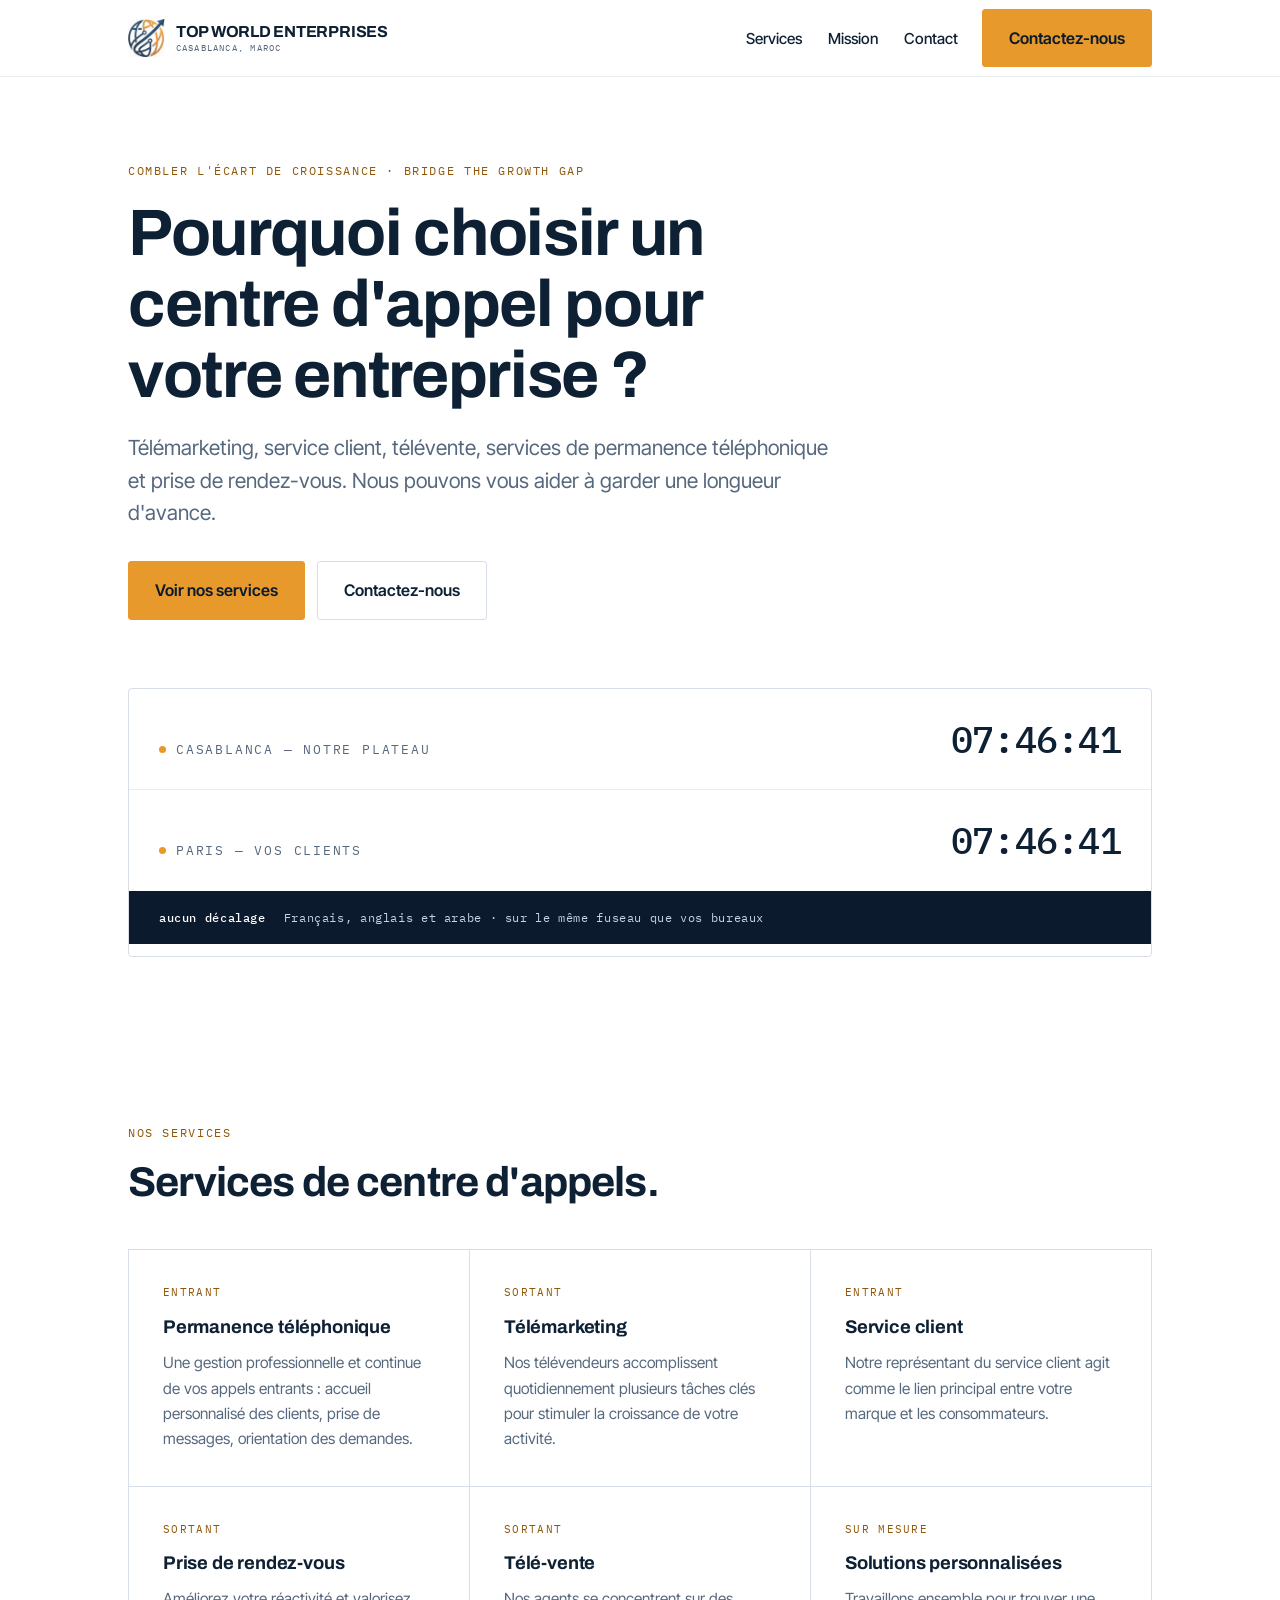
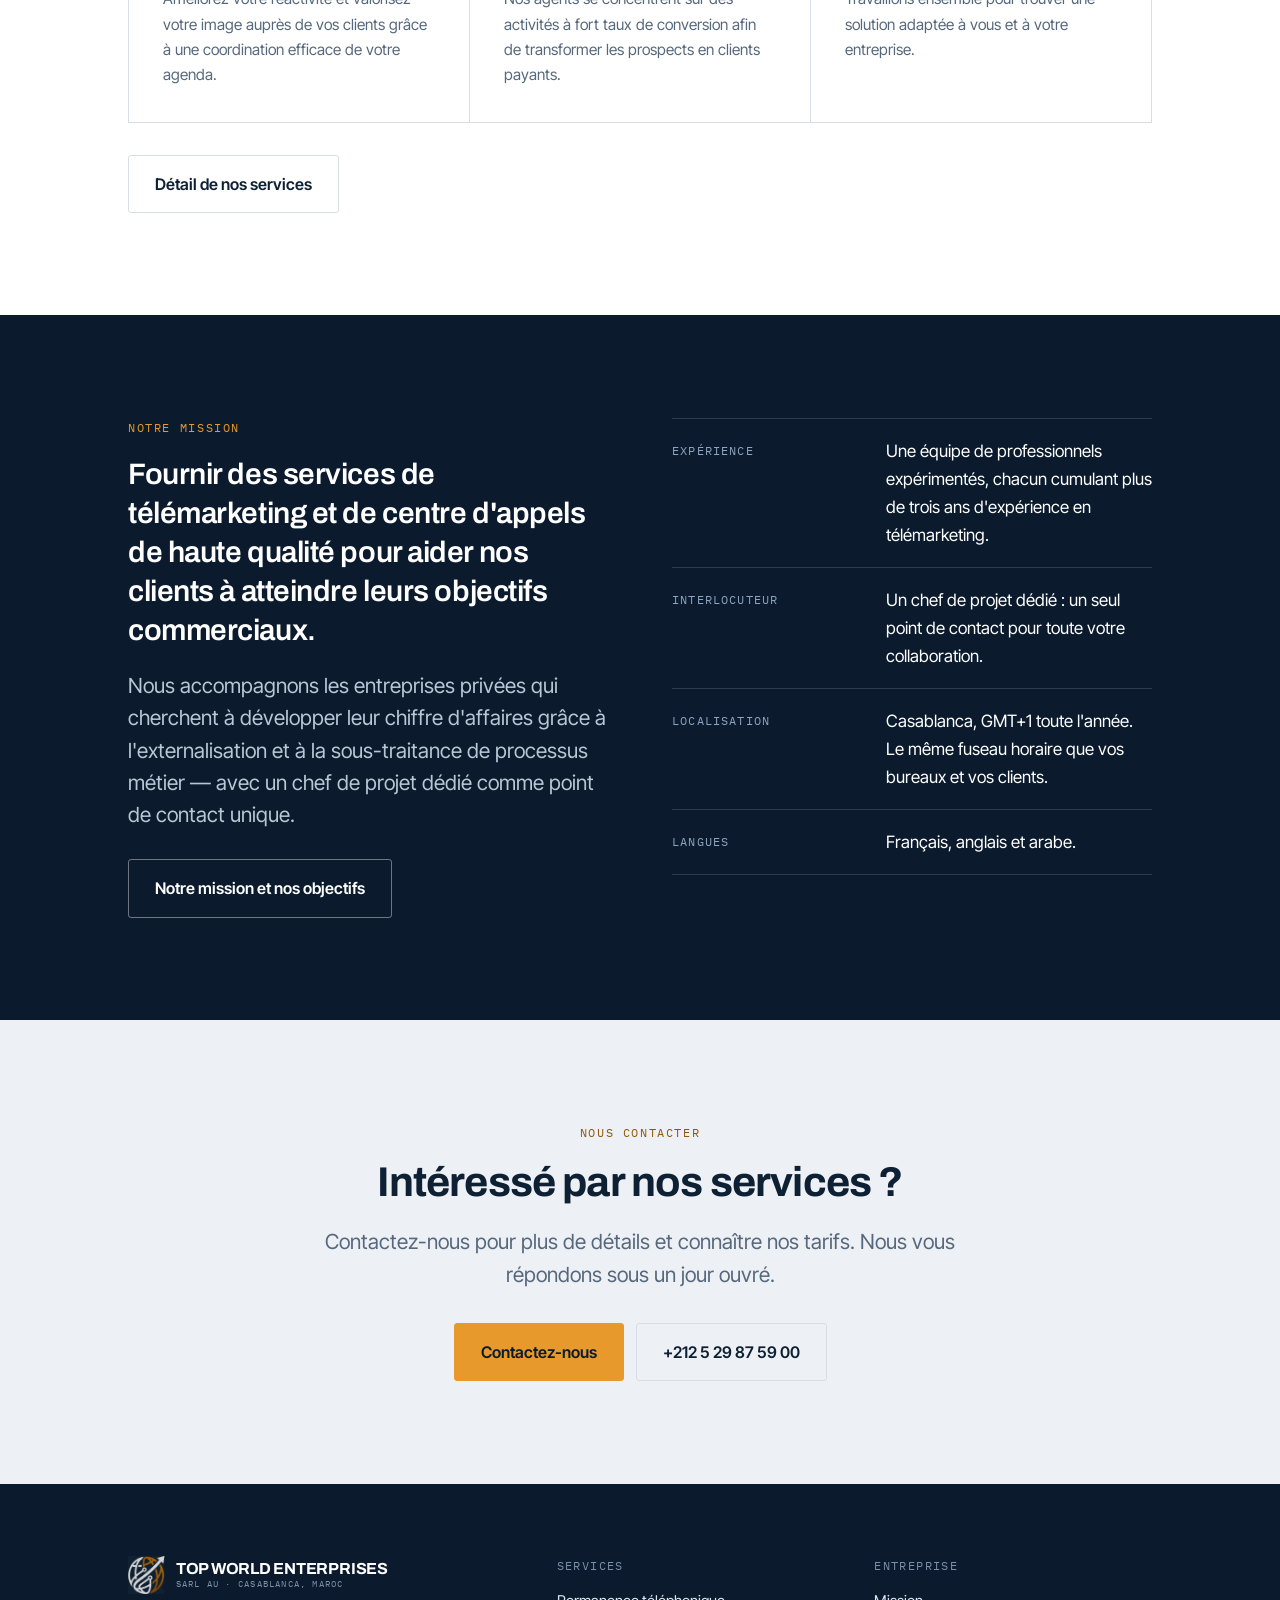
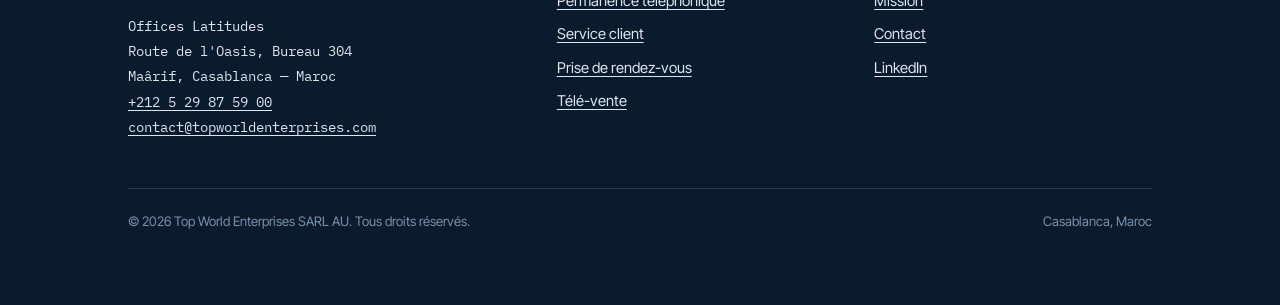
==== commit dbda8e31: "Revert site to original content (white/blue/orange design kept) Kossa preferred the original site co" ====
--- a/index.html
+++ b/index.html
@@ -3,18 +3,16 @@
 <head>
 <meta charset="utf-8">
 <meta name="viewport" content="width=device-width, initial-scale=1">
-<title>Centre d'appels francophone à Casablanca | Top World Enterprises</title>
-<meta name="description" content="Centre d'appels et externalisation à Casablanca : permanence téléphonique, service client, prise de rendez-vous et télévente en français. Équipe opérationnelle en 15 jours. Conforme à la loi du 11 août 2026.">
+<title>Top World Enterprises — Centre d'appels à Casablanca</title>
+<meta name="description" content="Top World Enterprises, centre d'appels à Casablanca : télémarketing, service client, télévente, permanence téléphonique et prise de rendez-vous. Nous pouvons vous aider à garder une longueur d'avance.">
 <link rel="canonical" href="https://topworldenterprises.com/">
 <link rel="alternate" hreflang="fr" href="https://topworldenterprises.com/">
-<link rel="alternate" hreflang="en" href="https://topworldenterprises.com/en/">
-<link rel="alternate" hreflang="x-default" href="https://topworldenterprises.com/">
 
 <meta property="og:type" content="website">
 <meta property="og:locale" content="fr_FR">
 <meta property="og:site_name" content="Top World Enterprises">
-<meta property="og:title" content="Votre équipe francophone à Casablanca">
-<meta property="og:description" content="Permanence téléphonique, service client et prise de rendez-vous en français, depuis Casablanca. Opérationnelle en 15 jours.">
+<meta property="og:title" content="Top World Enterprises — Centre d'appels à Casablanca">
+<meta property="og:description" content="Télémarketing, service client, télévente, permanence téléphonique et prise de rendez-vous. Combler l'écart de croissance.">
 <meta property="og:url" content="https://topworldenterprises.com/">
 <meta property="og:image" content="https://topworldenterprises.com/assets/img/og-image.jpg">
 <meta name="twitter:card" content="summary">
@@ -35,8 +33,8 @@
   "url": "https://topworldenterprises.com/",
   "image": "https://topworldenterprises.com/assets/img/og-image.jpg",
   "telephone": "+212529875900",
-  "email": "kossa@topworldenterprises.com",
-  "description": "Centre d'appels francophone et partenaire d'externalisation à Casablanca, Maroc.",
+  "email": "contact@topworldenterprises.com",
+  "description": "Centre d'appels et partenaire d'externalisation à Casablanca, Maroc : télémarketing, service client, télévente, permanence téléphonique et prise de rendez-vous.",
   "address": {
     "@type": "PostalAddress",
     "streetAddress": "Offices Latitudes, Route de l'Oasis, Bureau 304, Maârif",
@@ -44,13 +42,7 @@
     "addressRegion": "Casablanca-Settat",
     "addressCountry": "MA"
   },
-  "areaServed": [
-    { "@type": "Country", "name": "France" },
-    { "@type": "Country", "name": "Belgique" },
-    { "@type": "Country", "name": "Suisse" },
-    { "@type": "Country", "name": "Maroc" }
-  ],
-  "knowsLanguage": ["fr", "ar"],
+  "knowsLanguage": ["fr", "en", "ar"],
   "sameAs": [
     "https://www.linkedin.com/company/topworldenterprises",
     "https://www.facebook.com/TopWorldEnterprises/",
@@ -75,31 +67,30 @@
     <nav aria-label="Principal">
       <ul class="nav__links">
         <li><a href="/services/">Services</a></li>
-        <li><a href="/loi-11-aout-2026/">Loi du 11 août</a></li>
+        <li><a href="/mission/">Mission</a></li>
         <li><a href="/contact/">Contact</a></li>
       </ul>
     </nav>
-    <a class="nav__lang" href="/en/">EN</a>
-    <a class="btn btn--primary" href="/contact/">Réserver 20 min</a>
+    <a class="btn btn--primary" href="/contact/">Contactez-nous</a>
   </div>
 </header>
 
 <main id="main">
 
   <section class="wrap hero">
-    <p class="eyebrow">Centre d'appels · Casablanca, Maroc</p>
-    <h1>Votre équipe francophone <em>à Casablanca.</em></h1>
+    <p class="eyebrow">Combler l'écart de croissance · Bridge the Growth Gap</p>
+    <h1>Pourquoi choisir un centre d'appel pour votre entreprise&nbsp;?</h1>
     <p class="lede">
-      Permanence téléphonique, service client, prise de rendez-vous. Des agents
-      qui parlent français toute la journée, sur le même horaire que vos bureaux,
-      pour une fraction du coût d'une embauche en interne.
+      Télémarketing, service client, télévente, services de permanence
+      téléphonique et prise de rendez-vous. Nous pouvons vous aider à garder une
+      longueur d'avance.
     </p>
     <div class="btn-row">
-      <a class="btn btn--primary" href="/contact/">Réserver 20 min avec le directeur</a>
-      <a class="btn btn--ghost" href="/services/">Voir les services</a>
-    </div>
-
-    <!-- Signature: the two clocks. Real times, real gap, computed live. -->
+      <a class="btn btn--primary" href="/services/">Voir nos services</a>
+      <a class="btn btn--ghost" href="/contact/">Contactez-nous</a>
+    </div>
+
+    <!-- Signature: two live clocks. Same time zone as your customers in France. -->
     <div class="clock">
       <div class="clock__row">
         <span class="clock__city"><span class="clock__dot clock__dot--live"></span>Casablanca — notre plateau</span>
@@ -111,50 +102,49 @@
       </div>
       <p class="clock__foot">
         <b id="clock-gap">·</b>
-        <span>3 h de vol · français et arabe · anglais selon les profils</span>
+        <span>Français, anglais et arabe · sur le même fuseau que vos bureaux</span>
       </p>
-    </div>
-  </section>
-
-  <section class="alert band band--tight">
-    <div class="wrap alert__in">
-      <p class="alert__count"><span id="loi-count">·</span></p>
-      <div class="alert__body">
-        <p><strong>Le 11 août 2026, le démarchage téléphonique passe à l'opt-in.</strong>
-          <span id="loi-count-label">jours restants</span> avant que l'appel non consenti vers un particulier devienne illégal en France.</p>
-        <p>Vos appels sortants s'arrêtent. Vos appels entrants, eux, vont augmenter. <a href="/loi-11-aout-2026/">Ce que ça change pour vous →</a></p>
-      </div>
     </div>
   </section>
 
   <section class="band">
     <div class="wrap">
-      <p class="eyebrow">Ce que nous faisons</p>
-      <h2>Quatre façons de nous confier le téléphone.</h2>
-      <div class="grid grid--2" style="margin-top:44px">
+      <p class="eyebrow">Nos services</p>
+      <h2>Services de centre d'appels.</h2>
+      <div class="grid grid--3" style="margin-top:44px">
         <article class="card">
           <span class="card__tag">Entrant</span>
           <h3>Permanence téléphonique</h3>
-          <p>Accueil personnalisé, prise de messages, orientation des demandes, gestion des urgences. Personne ne tombe sur un répondeur.</p>
+          <p>Une gestion professionnelle et continue de vos appels entrants : accueil personnalisé des clients, prise de messages, orientation des demandes.</p>
+        </article>
+        <article class="card">
+          <span class="card__tag">Sortant</span>
+          <h3>Télémarketing</h3>
+          <p>Nos télévendeurs accomplissent quotidiennement plusieurs tâches clés pour stimuler la croissance de votre activité.</p>
         </article>
         <article class="card">
           <span class="card__tag">Entrant</span>
           <h3>Service client</h3>
-          <p>Vos clients parlent à quelqu'un qui connaît votre offre, en français, en anglais ou en arabe. Voix, e-mail, chat.</p>
-        </article>
-        <article class="card">
-          <span class="card__tag">Sortant · consenti</span>
+          <p>Notre représentant du service client agit comme le lien principal entre votre marque et les consommateurs.</p>
+        </article>
+        <article class="card">
+          <span class="card__tag">Sortant</span>
           <h3>Prise de rendez-vous</h3>
-          <p>Nous remplissons l'agenda de vos commerciaux. Ils font ce qu'ils font le mieux : conclure.</p>
-        </article>
-        <article class="card">
-          <span class="card__tag">Sortant · consenti</span>
-          <h3>Télévente et qualification</h3>
-          <p>Traitement de vos fichiers opt-in et de vos leads entrants, avec traçabilité du consentement à chaque appel.</p>
+          <p>Améliorez votre réactivité et valorisez votre image auprès de vos clients grâce à une coordination efficace de votre agenda.</p>
+        </article>
+        <article class="card">
+          <span class="card__tag">Sortant</span>
+          <h3>Télé-vente</h3>
+          <p>Nos agents se concentrent sur des activités à fort taux de conversion afin de transformer les prospects en clients payants.</p>
+        </article>
+        <article class="card">
+          <span class="card__tag">Sur mesure</span>
+          <h3>Solutions personnalisées</h3>
+          <p>Travaillons ensemble pour trouver une solution adaptée à vous et à votre entreprise.</p>
         </article>
       </div>
       <div class="btn-row" style="margin-top:32px">
-        <a class="btn btn--ghost" href="/services/">Détail des services et tarifs</a>
+        <a class="btn btn--ghost" href="/services/">Détail de nos services</a>
       </div>
     </div>
   </section>
@@ -162,60 +152,34 @@
   <section class="band band--navy">
     <div class="wrap director">
       <div>
-        <p class="eyebrow eyebrow--pale">Le plateau</p>
-        <p class="pull">La structure est neuve. L'équipe ne l'est pas.</p>
+        <p class="eyebrow eyebrow--pale">Notre mission</p>
+        <p class="pull">Fournir des services de télémarketing et de centre d'appels de haute qualité pour aider nos clients à atteindre leurs objectifs commerciaux.</p>
         <p class="lede">
-          Autant le dire franchement : Top World Enterprises est une jeune société.
-          Vous ne trouverez pas ici une liste de logos clients longue comme le bras,
-          et nous n'allons pas en inventer une.
-        </p>
-        <p class="lede">
-          Ce que vous trouverez : un directeur qui dirige un plateau d'appels à
-          Casablanca depuis 2020, une équipe expérimentée dans le métier, et de la
-          capacité disponible maintenant — pas dans six mois.
-        </p>
-        <p class="lede">
-          Vous ne serez pas le client n° 4 000. Vous serez l'un des premiers, et
-          ça se verra dans l'attention que vous recevrez.
-        </p>
-        <p class="sig">
-          <span class="sig__name">Davy Kossa Mbaya Malanda</span>
-          <span class="sig__role">Directeur · Top World Enterprises SARL AU · Casablanca</span>
+          Nous accompagnons les entreprises privées qui cherchent à développer
+          leur chiffre d'affaires grâce à l'externalisation et à la sous-traitance
+          de processus métier — avec un chef de projet dédié comme point de contact
+          unique.
         </p>
         <div class="btn-row" style="margin-top:28px">
-          <a class="btn btn--onnavy" href="/contact/">Parler à Kossa</a>
+          <a class="btn btn--onnavy" href="/mission/">Notre mission et nos objectifs</a>
         </div>
       </div>
       <ul class="facts">
         <li>
-          <span class="facts__k">Direction</span>
-          <span>Davy Kossa Mbaya Malanda dirige un plateau d'appels à Casablanca depuis janvier 2020.</span>
-        </li>
-        <li>
-          <span class="facts__k">Société</span>
-          <!-- TODO Ian : ICE et RC réels. Pour une société jeune, c'est la preuve
-               la moins chère et la plus vérifiable qu'on existe vraiment. -->
-          <span>SARL AU de droit marocain, immatriculée à Casablanca. ICE et RC communiqués sur demande — vérifiez-nous.</span>
-        </li>
-        <li>
-          <span class="facts__k">Fuseau</span>
-          <span>GMT+1 toute l'année. Nos horaires sont vos horaires — pas un relais de nuit à l'autre bout du monde.</span>
+          <span class="facts__k">Expérience</span>
+          <span>Une équipe de professionnels expérimentés, chacun cumulant plus de trois ans d'expérience en télémarketing.</span>
+        </li>
+        <li>
+          <span class="facts__k">Interlocuteur</span>
+          <span>Un chef de projet dédié : un seul point de contact pour toute votre collaboration.</span>
+        </li>
+        <li>
+          <span class="facts__k">Localisation</span>
+          <span>Casablanca, GMT+1 toute l'année. Le même fuseau horaire que vos bureaux et vos clients.</span>
         </li>
         <li>
           <span class="facts__k">Langues</span>
-          <span>Français et arabe. Anglais selon les profils — dites-nous ce qu'il vous faut, nous recrutons pour votre besoin.</span>
-        </li>
-        <li>
-          <span class="facts__k">Données</span>
-          <span>Le Maroc ne bénéficie pas d'une décision d'adéquation de la Commission européenne. Tout transfert de données depuis l'UE doit donc être encadré par des clauses contractuelles types (CCT). Nous les signons avec chaque client, et nous sommes soumis à la loi marocaine 09-08.</span>
-        </li>
-        <li>
-          <span class="facts__k">Distance</span>
-          <span>3 heures de vol depuis Paris. Venez voir le plateau — pour une société jeune, c'est la meilleure preuve qu'on puisse vous donner.</span>
-        </li>
-        <li>
-          <span class="facts__k">Démarrage</span>
-          <span>Équipe formée et opérationnelle en 15 jours.</span>
+          <span>Français, anglais et arabe.</span>
         </li>
       </ul>
     </div>
@@ -223,14 +187,14 @@
 
   <section class="band band--mist">
     <div class="wrap" style="text-align:center">
-      <p class="eyebrow">Prochaine étape</p>
-      <h2 style="max-width:20ch;margin-inline:auto">Vingt minutes suffisent pour savoir si ça vaut le coup.</h2>
+      <p class="eyebrow">Nous contacter</p>
+      <h2 style="max-width:24ch;margin-inline:auto">Intéressé par nos services&nbsp;?</h2>
       <p class="lede" style="margin:22px auto 0">
-        Dites-nous ce que vous faites du téléphone aujourd'hui et combien ça vous coûte.
-        Nous vous dirons honnêtement si nous pouvons faire mieux.
+        Contactez-nous pour plus de détails et connaître nos tarifs. Nous vous
+        répondons sous un jour ouvré.
       </p>
       <div class="btn-row" style="justify-content:center;margin-top:32px">
-        <a class="btn btn--primary" href="/contact/">Réserver un créneau</a>
+        <a class="btn btn--primary" href="/contact/">Contactez-nous</a>
         <a class="btn btn--ghost" href="tel:+212529875900">+212 5 29 87 59 00</a>
       </div>
     </div>
@@ -254,7 +218,7 @@
           Route de l'Oasis, Bureau 304<br>
           Maârif, Casablanca — Maroc<br>
           <a href="tel:+212529875900">+212 5 29 87 59 00</a><br>
-          <a href="mailto:kossa@topworldenterprises.com">kossa@topworldenterprises.com</a>
+          <a href="mailto:contact@topworldenterprises.com">contact@topworldenterprises.com</a>
         </address>
       </div>
       <div>
@@ -263,23 +227,18 @@
           <li><a href="/services/">Permanence téléphonique</a></li>
           <li><a href="/services/">Service client</a></li>
           <li><a href="/services/">Prise de rendez-vous</a></li>
-          <li><a href="/services/">Télévente</a></li>
+          <li><a href="/services/">Télé-vente</a></li>
         </ul>
       </div>
       <div>
         <h4>Entreprise</h4>
         <ul>
-          <li><a href="/loi-11-aout-2026/">Loi du 11 août 2026</a></li>
+          <li><a href="/mission/">Mission</a></li>
           <li><a href="/contact/">Contact</a></li>
-          <li><a href="/en/">English</a></li>
           <li><a href="https://www.linkedin.com/company/topworldenterprises">LinkedIn</a></li>
         </ul>
       </div>
     </div>
-    <!-- TODO Ian : dès que tu as l'ICE et le RC, décommente la ligne ci-dessous.
-         Pour une société jeune vendant à des acheteurs français, un numéro
-         d'immatriculation vérifiable vaut plus que n'importe quel argument. -->
-    <!-- <p class="foot__mono" style="font-size:.78rem;color:#7A8FA8">ICE : 000000000000000 · RC : 000000 — Casablanca</p> -->
     <div class="foot__legal">
       <span>© 2026 Top World Enterprises SARL AU. Tous droits réservés.</span>
       <span>Casablanca, Maroc</span>
@@ -288,6 +247,5 @@
 </footer>
 
 <script src="/assets/js/site.js" defer></script>
-<script src="/assets/js/qualifier.js" defer></script>
 </body>
 </html>
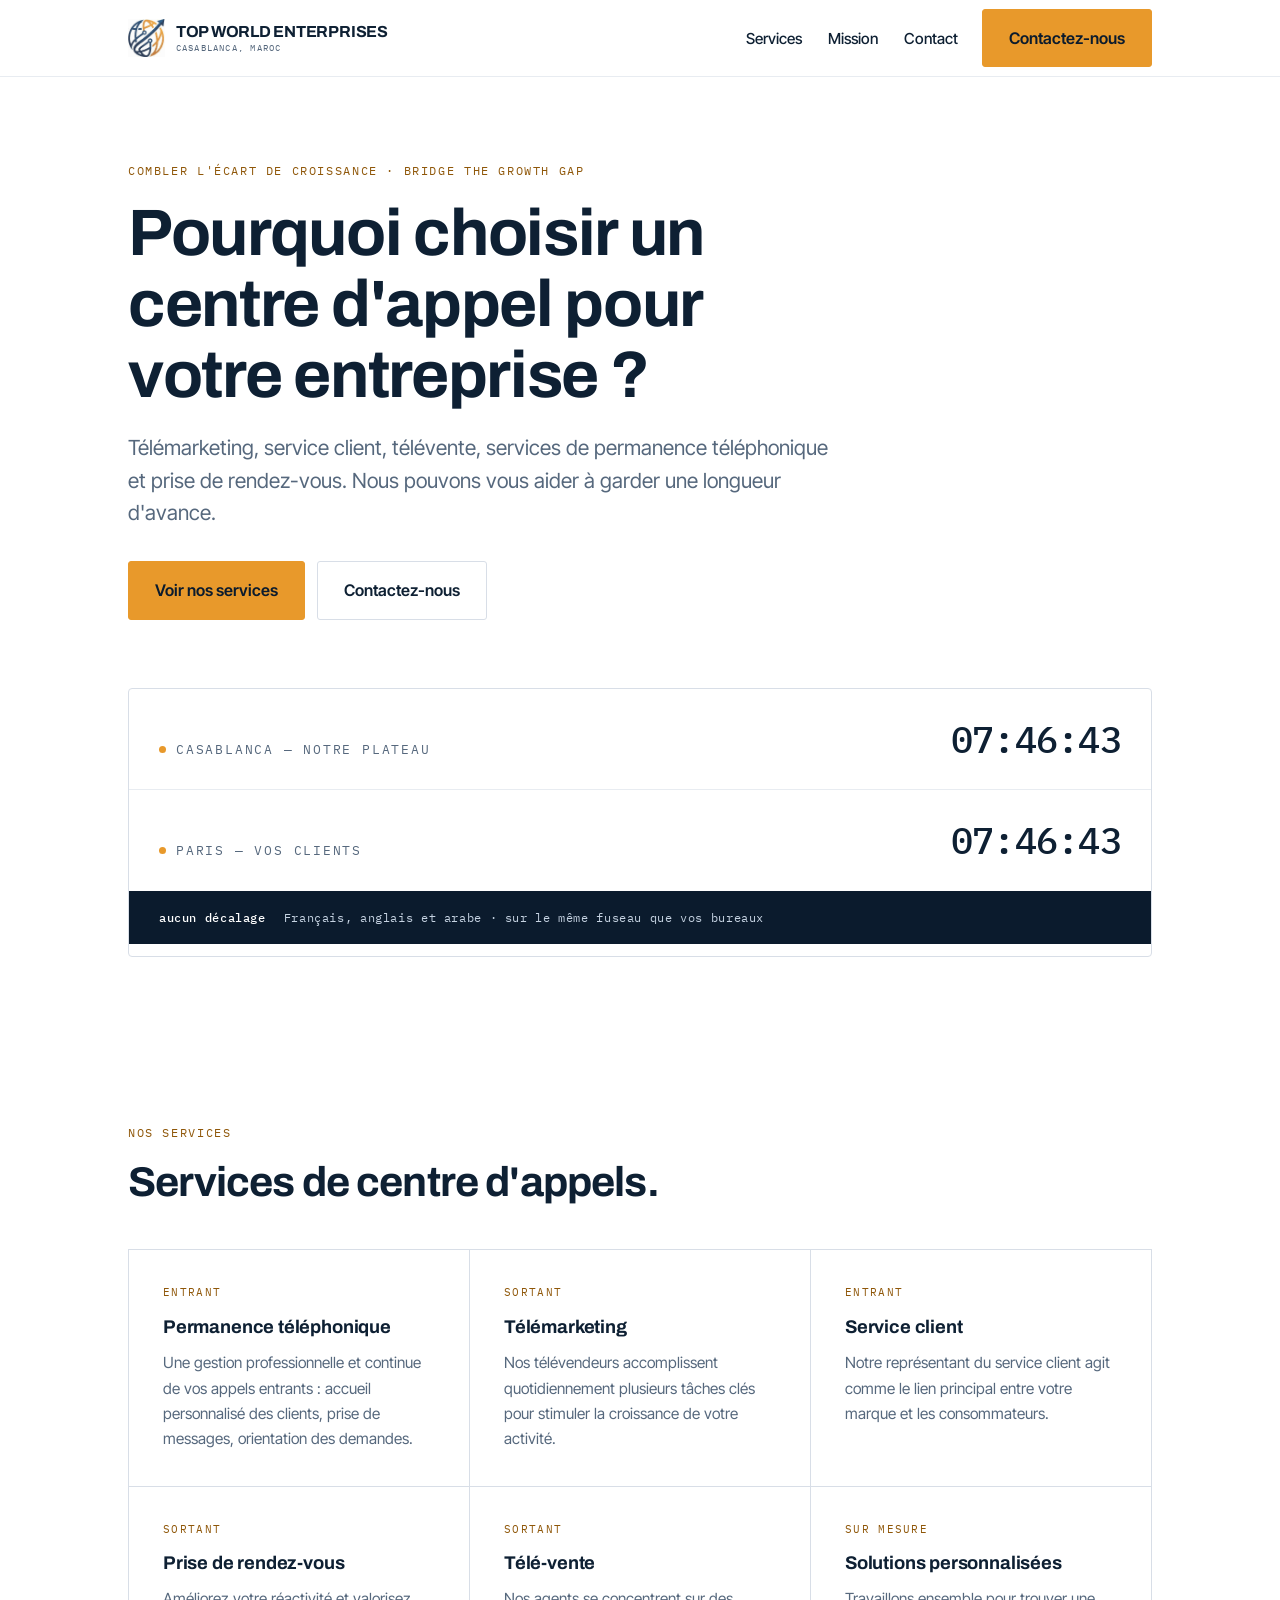
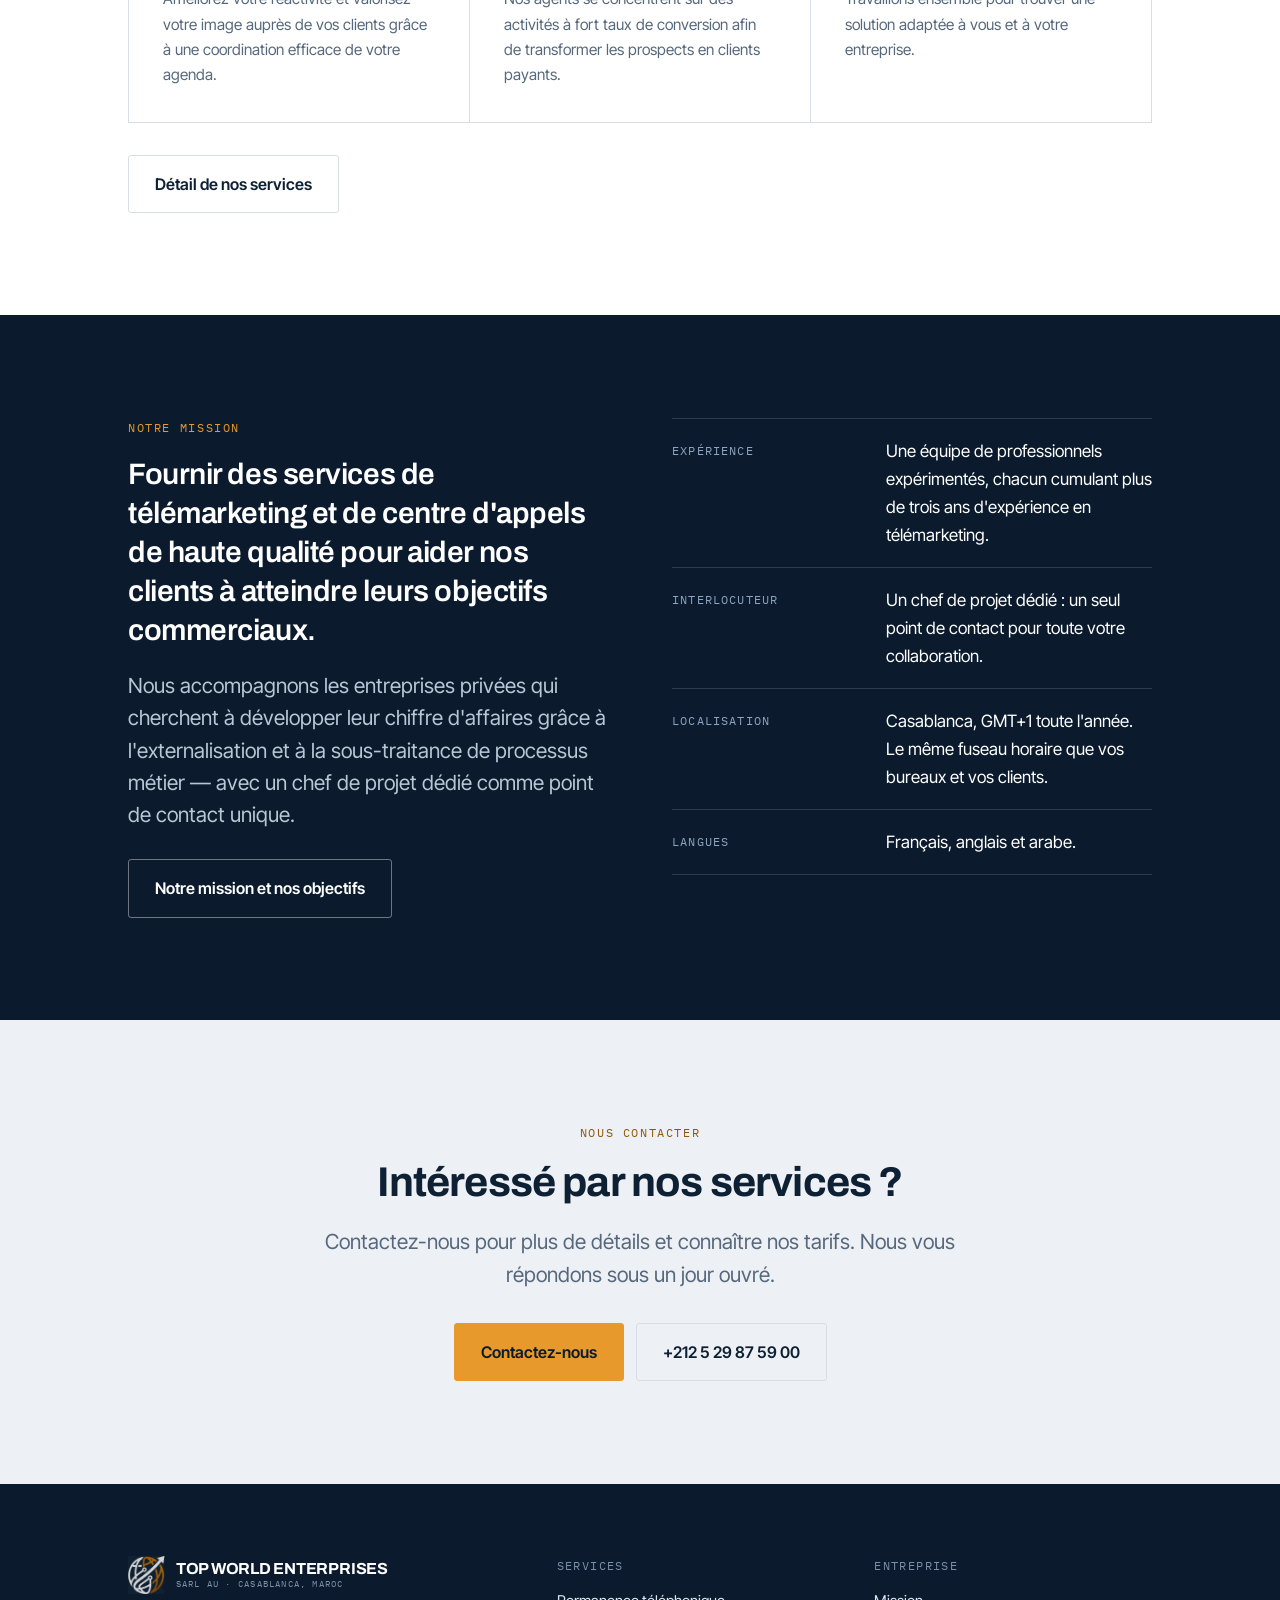
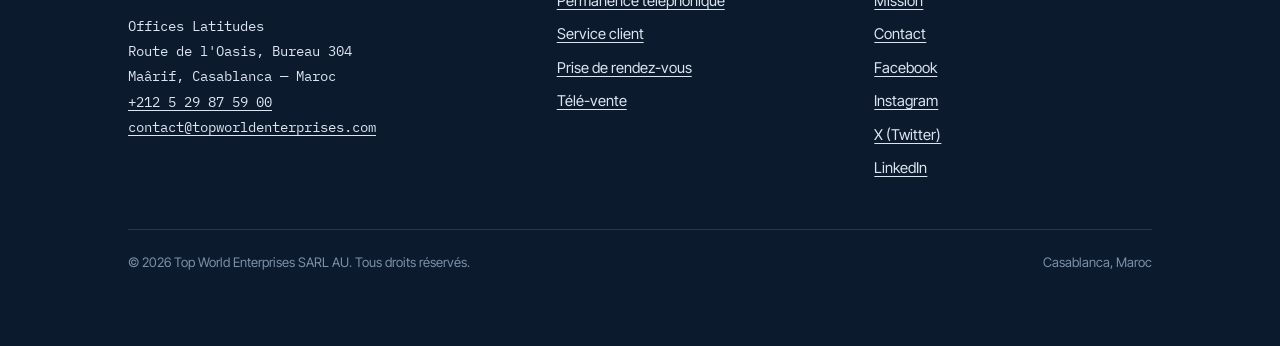
==== commit 8e844354: "Add Facebook / Instagram / X social links to footer Matches the original GoDaddy site, which display" ====
--- a/index.html
+++ b/index.html
@@ -235,6 +235,9 @@
         <ul>
           <li><a href="/mission/">Mission</a></li>
           <li><a href="/contact/">Contact</a></li>
+          <li><a href="https://www.facebook.com/TopWorldEnterprises/">Facebook</a></li>
+          <li><a href="https://www.instagram.com/topworldenterprises">Instagram</a></li>
+          <li><a href="https://www.x.com/topworldentrprz">X (Twitter)</a></li>
           <li><a href="https://www.linkedin.com/company/topworldenterprises">LinkedIn</a></li>
         </ul>
       </div>
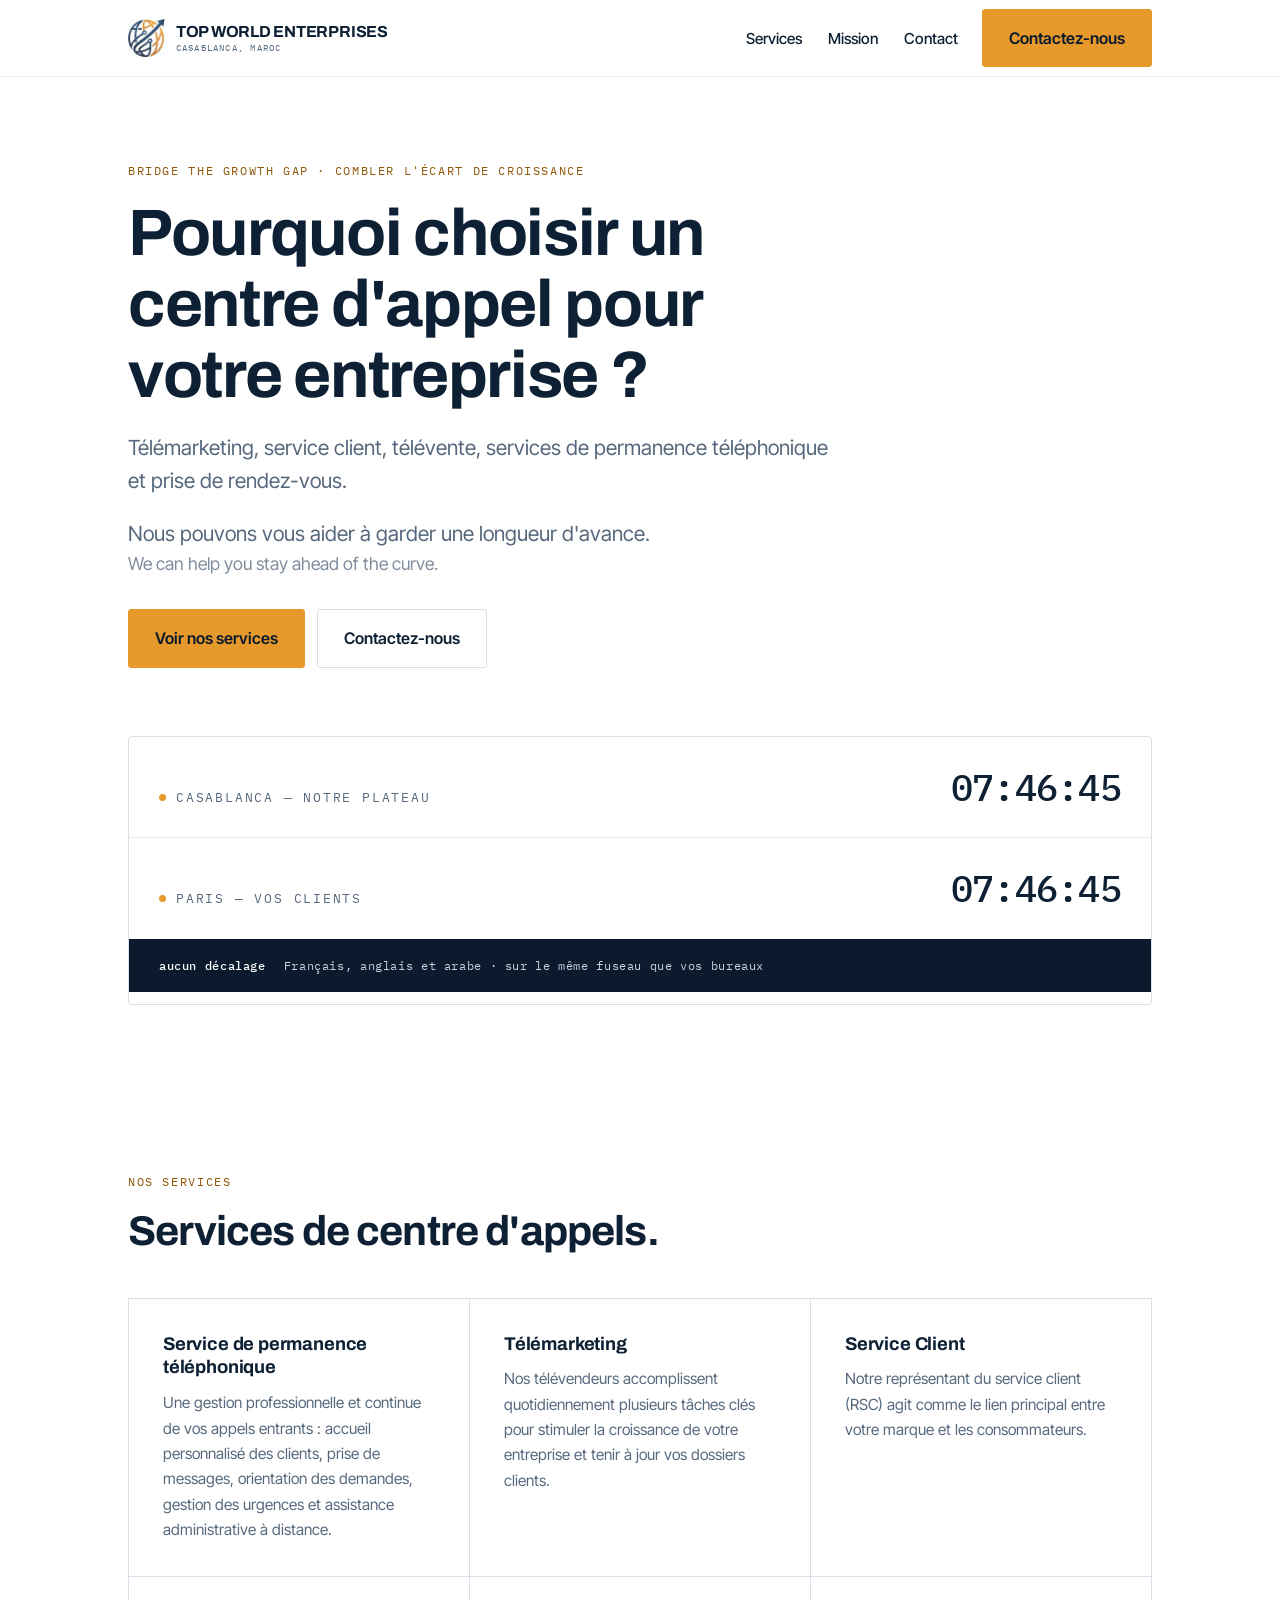
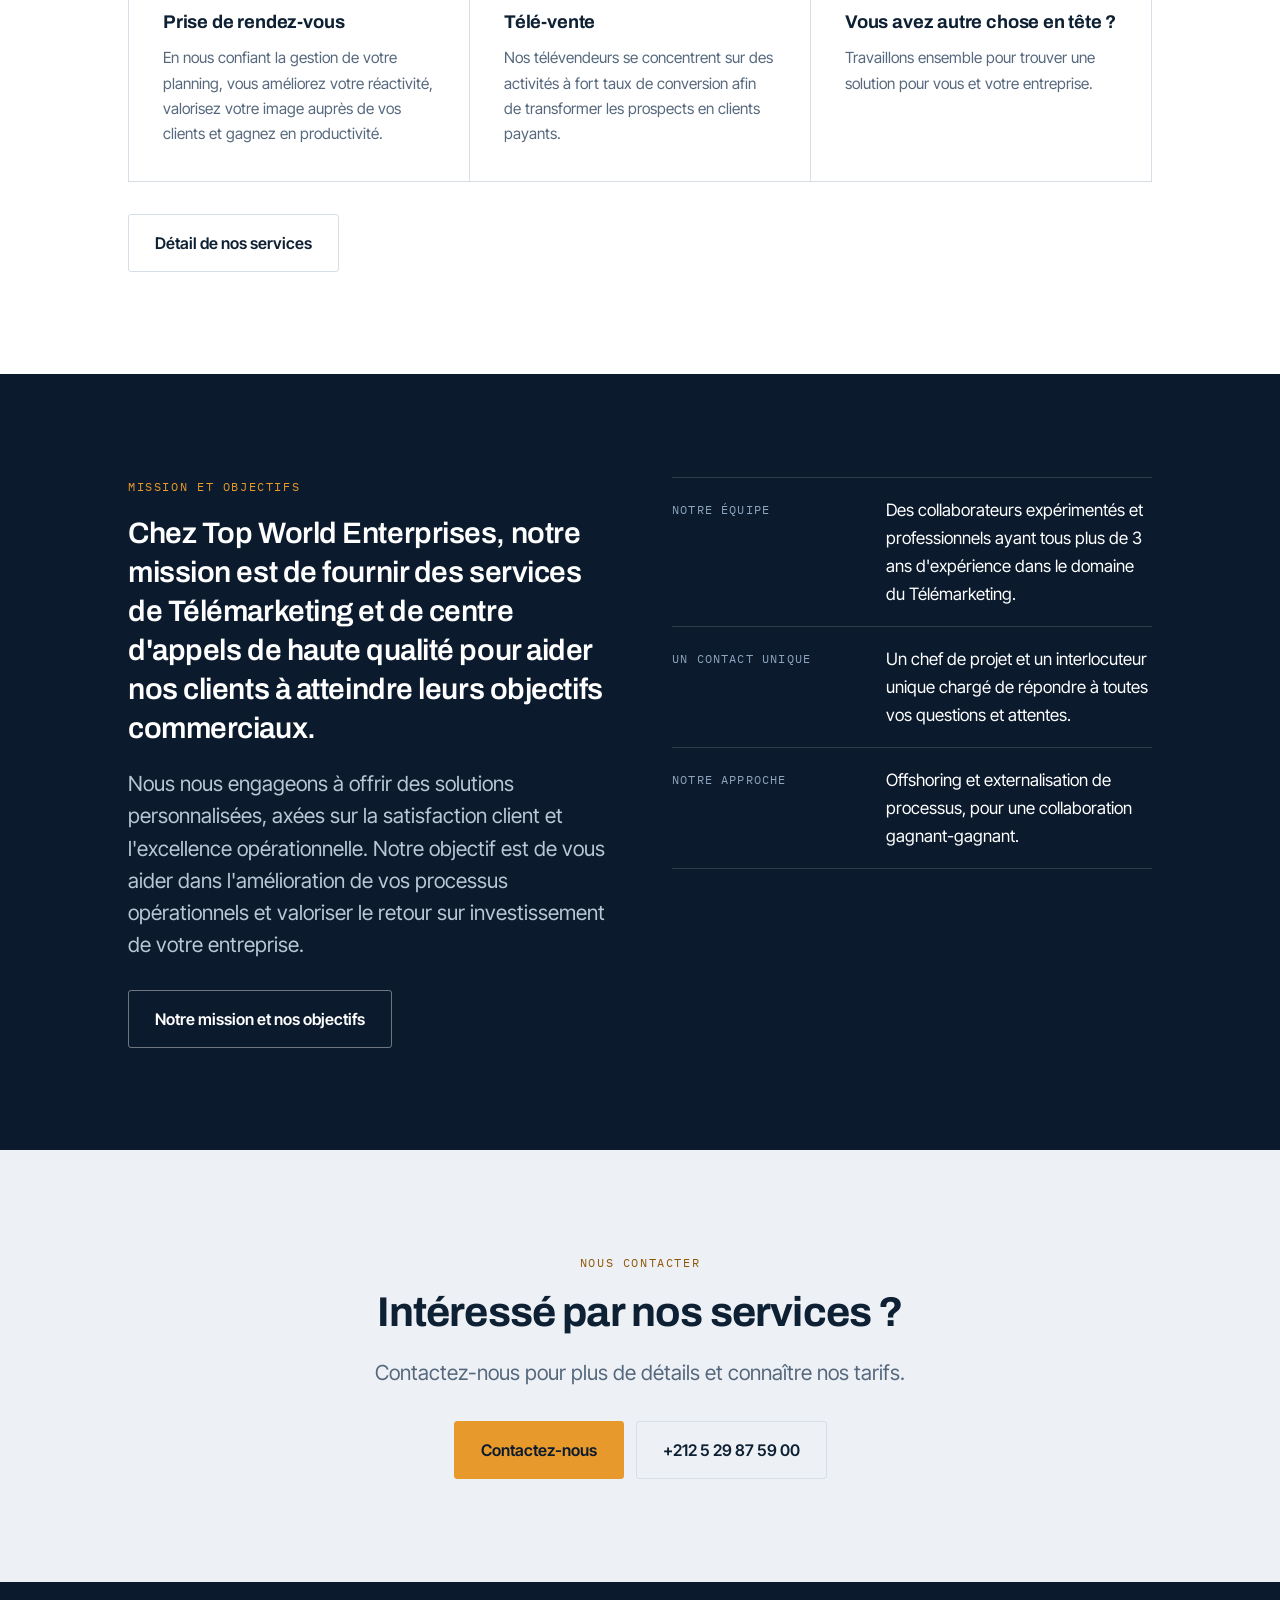
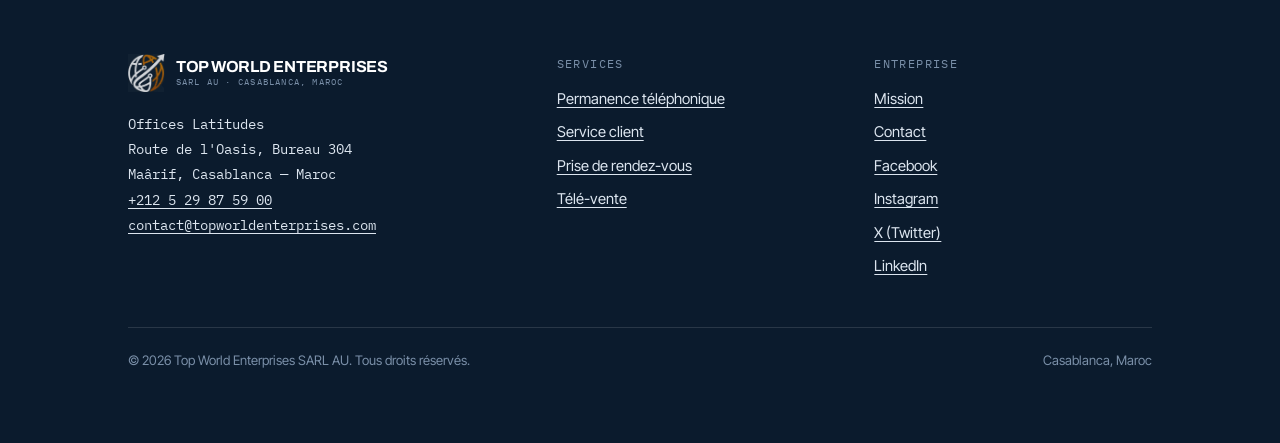
==== commit 1595e92b: "Use the exact original text on Mission, Services and Home Earlier revert paraphrased some copy. Pull" ====
--- a/index.html
+++ b/index.html
@@ -4,7 +4,7 @@
 <meta charset="utf-8">
 <meta name="viewport" content="width=device-width, initial-scale=1">
 <title>Top World Enterprises — Centre d'appels à Casablanca</title>
-<meta name="description" content="Top World Enterprises, centre d'appels à Casablanca : télémarketing, service client, télévente, permanence téléphonique et prise de rendez-vous. Nous pouvons vous aider à garder une longueur d'avance.">
+<meta name="description" content="Top World Enterprises, centre d'appels à Casablanca : télémarketing, service client, télévente, services de permanence téléphonique et prise de rendez-vous. Nous pouvons vous aider à garder une longueur d'avance.">
 <link rel="canonical" href="https://topworldenterprises.com/">
 <link rel="alternate" hreflang="fr" href="https://topworldenterprises.com/">
 
@@ -12,7 +12,7 @@
 <meta property="og:locale" content="fr_FR">
 <meta property="og:site_name" content="Top World Enterprises">
 <meta property="og:title" content="Top World Enterprises — Centre d'appels à Casablanca">
-<meta property="og:description" content="Télémarketing, service client, télévente, permanence téléphonique et prise de rendez-vous. Combler l'écart de croissance.">
+<meta property="og:description" content="Télémarketing, service client, télévente, services de permanence téléphonique et prise de rendez-vous. Bridge the Growth Gap — Combler l'écart de croissance.">
 <meta property="og:url" content="https://topworldenterprises.com/">
 <meta property="og:image" content="https://topworldenterprises.com/assets/img/og-image.jpg">
 <meta name="twitter:card" content="summary">
@@ -78,12 +78,15 @@
 <main id="main">
 
   <section class="wrap hero">
-    <p class="eyebrow">Combler l'écart de croissance · Bridge the Growth Gap</p>
+    <p class="eyebrow">Bridge the Growth Gap · Combler l'écart de croissance</p>
     <h1>Pourquoi choisir un centre d'appel pour votre entreprise&nbsp;?</h1>
     <p class="lede">
       Télémarketing, service client, télévente, services de permanence
-      téléphonique et prise de rendez-vous. Nous pouvons vous aider à garder une
-      longueur d'avance.
+      téléphonique et prise de rendez-vous.
+    </p>
+    <p class="lede" style="margin-top:.6em">
+      Nous pouvons vous aider à garder une longueur d'avance.
+      <span style="display:block;font-size:.85em;opacity:.75">We can help you stay ahead of the curve.</span>
     </p>
     <div class="btn-row">
       <a class="btn btn--primary" href="/services/">Voir nos services</a>
@@ -113,34 +116,28 @@
       <h2>Services de centre d'appels.</h2>
       <div class="grid grid--3" style="margin-top:44px">
         <article class="card">
-          <span class="card__tag">Entrant</span>
-          <h3>Permanence téléphonique</h3>
-          <p>Une gestion professionnelle et continue de vos appels entrants : accueil personnalisé des clients, prise de messages, orientation des demandes.</p>
-        </article>
-        <article class="card">
-          <span class="card__tag">Sortant</span>
+          <h3>Service de permanence téléphonique</h3>
+          <p>Une gestion professionnelle et continue de vos appels entrants : accueil personnalisé des clients, prise de messages, orientation des demandes, gestion des urgences et assistance administrative à distance.</p>
+        </article>
+        <article class="card">
           <h3>Télémarketing</h3>
-          <p>Nos télévendeurs accomplissent quotidiennement plusieurs tâches clés pour stimuler la croissance de votre activité.</p>
-        </article>
-        <article class="card">
-          <span class="card__tag">Entrant</span>
-          <h3>Service client</h3>
-          <p>Notre représentant du service client agit comme le lien principal entre votre marque et les consommateurs.</p>
-        </article>
-        <article class="card">
-          <span class="card__tag">Sortant</span>
+          <p>Nos télévendeurs accomplissent quotidiennement plusieurs tâches clés pour stimuler la croissance de votre entreprise et tenir à jour vos dossiers clients.</p>
+        </article>
+        <article class="card">
+          <h3>Service Client</h3>
+          <p>Notre représentant du service client (RSC) agit comme le lien principal entre votre marque et les consommateurs.</p>
+        </article>
+        <article class="card">
           <h3>Prise de rendez-vous</h3>
-          <p>Améliorez votre réactivité et valorisez votre image auprès de vos clients grâce à une coordination efficace de votre agenda.</p>
-        </article>
-        <article class="card">
-          <span class="card__tag">Sortant</span>
+          <p>En nous confiant la gestion de votre planning, vous améliorez votre réactivité, valorisez votre image auprès de vos clients et gagnez en productivité.</p>
+        </article>
+        <article class="card">
           <h3>Télé-vente</h3>
-          <p>Nos agents se concentrent sur des activités à fort taux de conversion afin de transformer les prospects en clients payants.</p>
-        </article>
-        <article class="card">
-          <span class="card__tag">Sur mesure</span>
-          <h3>Solutions personnalisées</h3>
-          <p>Travaillons ensemble pour trouver une solution adaptée à vous et à votre entreprise.</p>
+          <p>Nos télévendeurs se concentrent sur des activités à fort taux de conversion afin de transformer les prospects en clients payants.</p>
+        </article>
+        <article class="card">
+          <h3>Vous avez autre chose en tête&nbsp;?</h3>
+          <p>Travaillons ensemble pour trouver une solution pour vous et votre entreprise.</p>
         </article>
       </div>
       <div class="btn-row" style="margin-top:32px">
@@ -152,13 +149,13 @@
   <section class="band band--navy">
     <div class="wrap director">
       <div>
-        <p class="eyebrow eyebrow--pale">Notre mission</p>
-        <p class="pull">Fournir des services de télémarketing et de centre d'appels de haute qualité pour aider nos clients à atteindre leurs objectifs commerciaux.</p>
+        <p class="eyebrow eyebrow--pale">Mission et objectifs</p>
+        <p class="pull">Chez Top World Enterprises, notre mission est de fournir des services de Télémarketing et de centre d'appels de haute qualité pour aider nos clients à atteindre leurs objectifs commerciaux.</p>
         <p class="lede">
-          Nous accompagnons les entreprises privées qui cherchent à développer
-          leur chiffre d'affaires grâce à l'externalisation et à la sous-traitance
-          de processus métier — avec un chef de projet dédié comme point de contact
-          unique.
+          Nous nous engageons à offrir des solutions personnalisées, axées sur la
+          satisfaction client et l'excellence opérationnelle. Notre objectif est
+          de vous aider dans l'amélioration de vos processus opérationnels et
+          valoriser le retour sur investissement de votre entreprise.
         </p>
         <div class="btn-row" style="margin-top:28px">
           <a class="btn btn--onnavy" href="/mission/">Notre mission et nos objectifs</a>
@@ -166,20 +163,16 @@
       </div>
       <ul class="facts">
         <li>
-          <span class="facts__k">Expérience</span>
-          <span>Une équipe de professionnels expérimentés, chacun cumulant plus de trois ans d'expérience en télémarketing.</span>
+          <span class="facts__k">Notre équipe</span>
+          <span>Des collaborateurs expérimentés et professionnels ayant tous plus de 3 ans d'expérience dans le domaine du Télémarketing.</span>
         </li>
         <li>
-          <span class="facts__k">Interlocuteur</span>
-          <span>Un chef de projet dédié : un seul point de contact pour toute votre collaboration.</span>
+          <span class="facts__k">Un contact unique</span>
+          <span>Un chef de projet et un interlocuteur unique chargé de répondre à toutes vos questions et attentes.</span>
         </li>
         <li>
-          <span class="facts__k">Localisation</span>
-          <span>Casablanca, GMT+1 toute l'année. Le même fuseau horaire que vos bureaux et vos clients.</span>
-        </li>
-        <li>
-          <span class="facts__k">Langues</span>
-          <span>Français, anglais et arabe.</span>
+          <span class="facts__k">Notre approche</span>
+          <span>Offshoring et externalisation de processus, pour une collaboration gagnant-gagnant.</span>
         </li>
       </ul>
     </div>
@@ -190,8 +183,7 @@
       <p class="eyebrow">Nous contacter</p>
       <h2 style="max-width:24ch;margin-inline:auto">Intéressé par nos services&nbsp;?</h2>
       <p class="lede" style="margin:22px auto 0">
-        Contactez-nous pour plus de détails et connaître nos tarifs. Nous vous
-        répondons sous un jour ouvré.
+        Contactez-nous pour plus de détails et connaître nos tarifs.
       </p>
       <div class="btn-row" style="justify-content:center;margin-top:32px">
         <a class="btn btn--primary" href="/contact/">Contactez-nous</a>
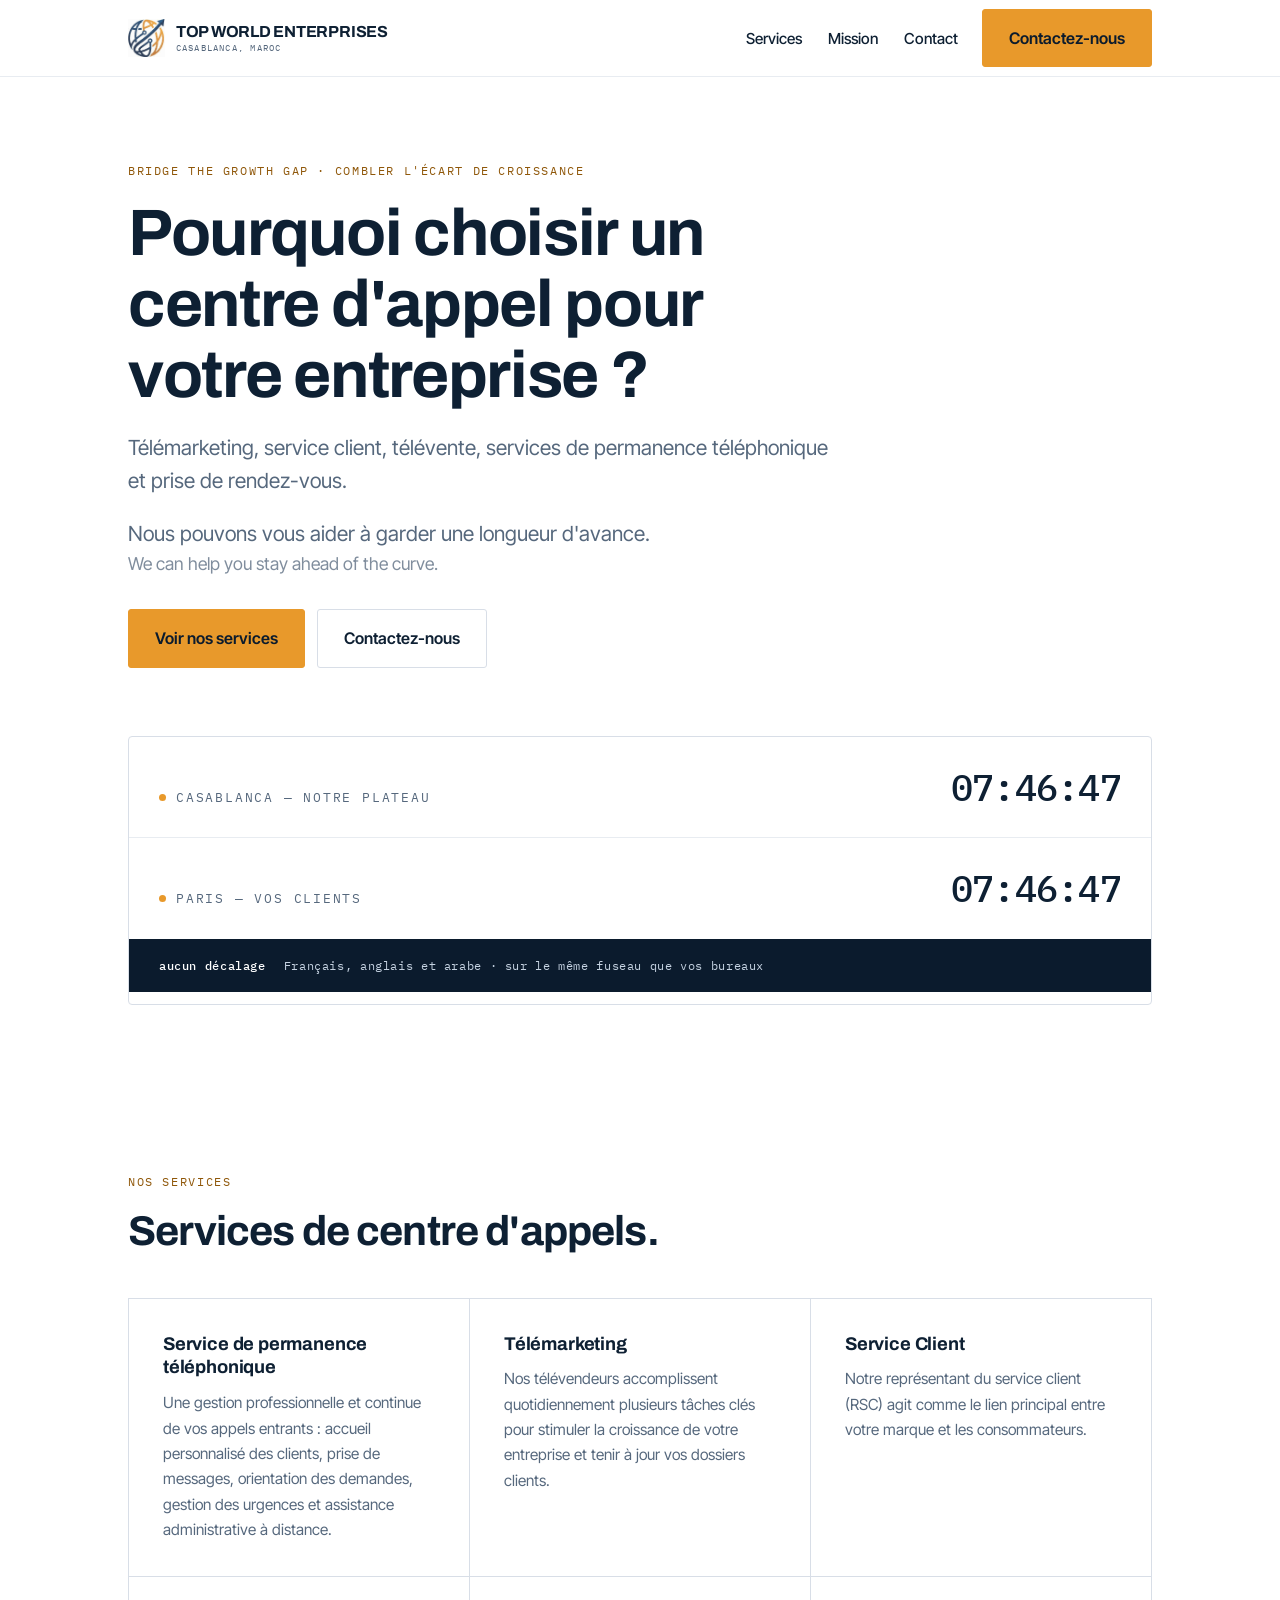
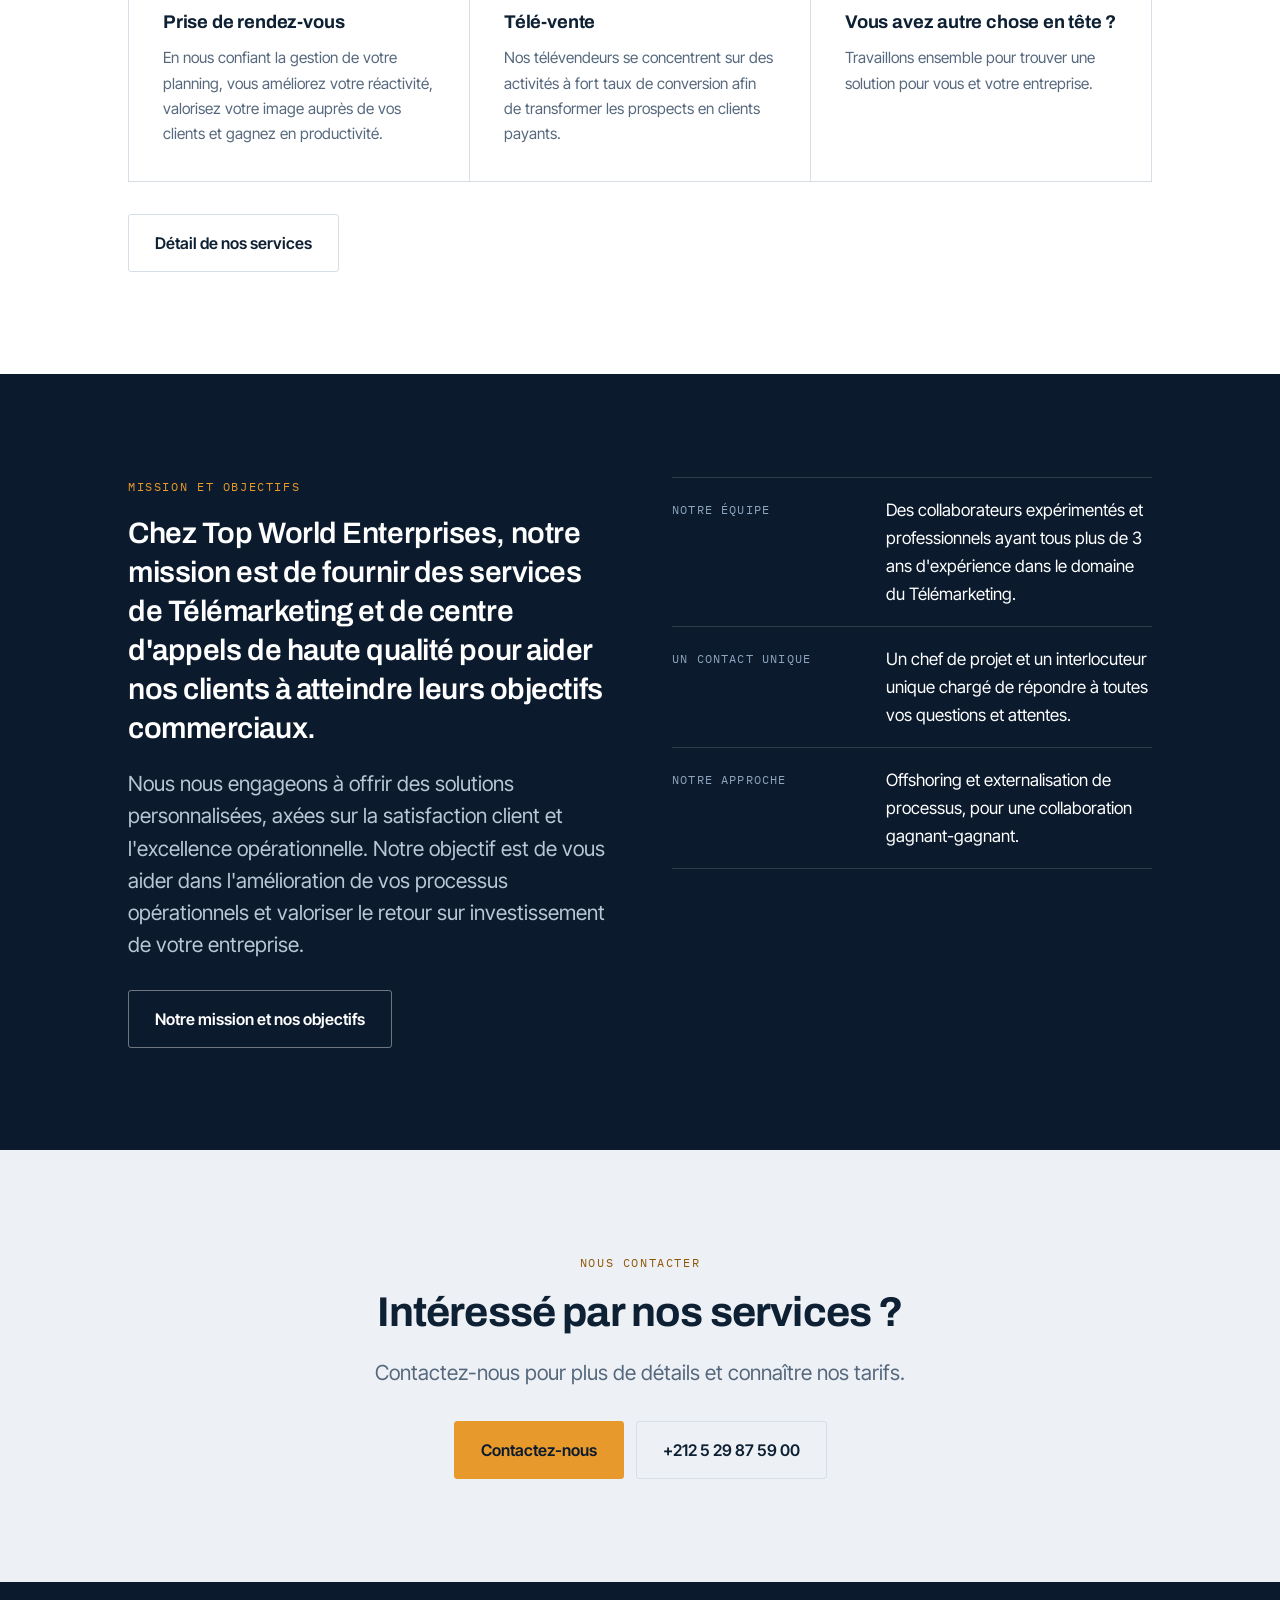
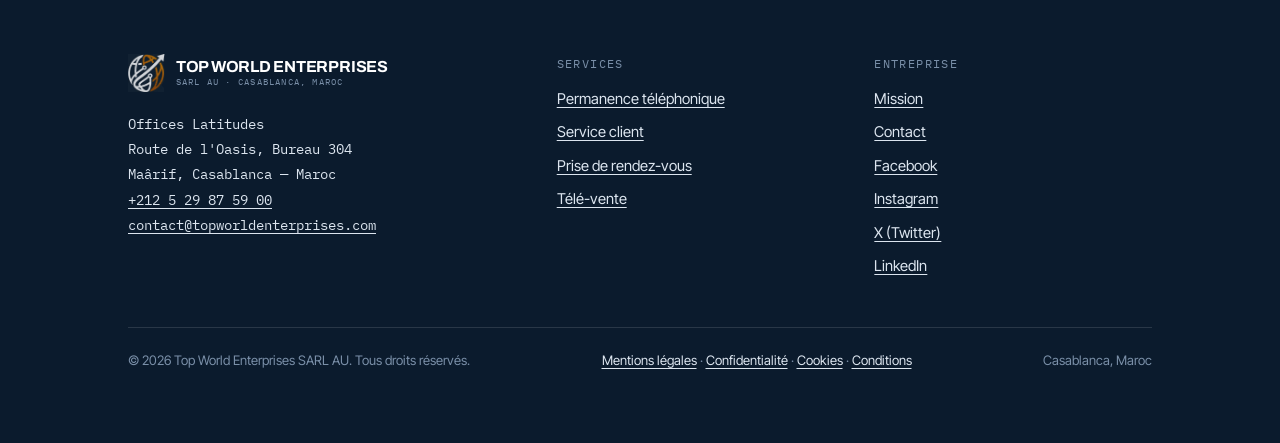
==== commit 16af9efc: "Add legal pages and link them site-wide New pages, in the current design + bilingual where the origi" ====
--- a/index.html
+++ b/index.html
@@ -236,6 +236,7 @@
     </div>
     <div class="foot__legal">
       <span>© 2026 Top World Enterprises SARL AU. Tous droits réservés.</span>
+      <span><a href="/mentions-legales/">Mentions légales</a> · <a href="/confidentialite/">Confidentialité</a> · <a href="/cookies/">Cookies</a> · <a href="/conditions/">Conditions</a></span>
       <span>Casablanca, Maroc</span>
     </div>
   </div>
